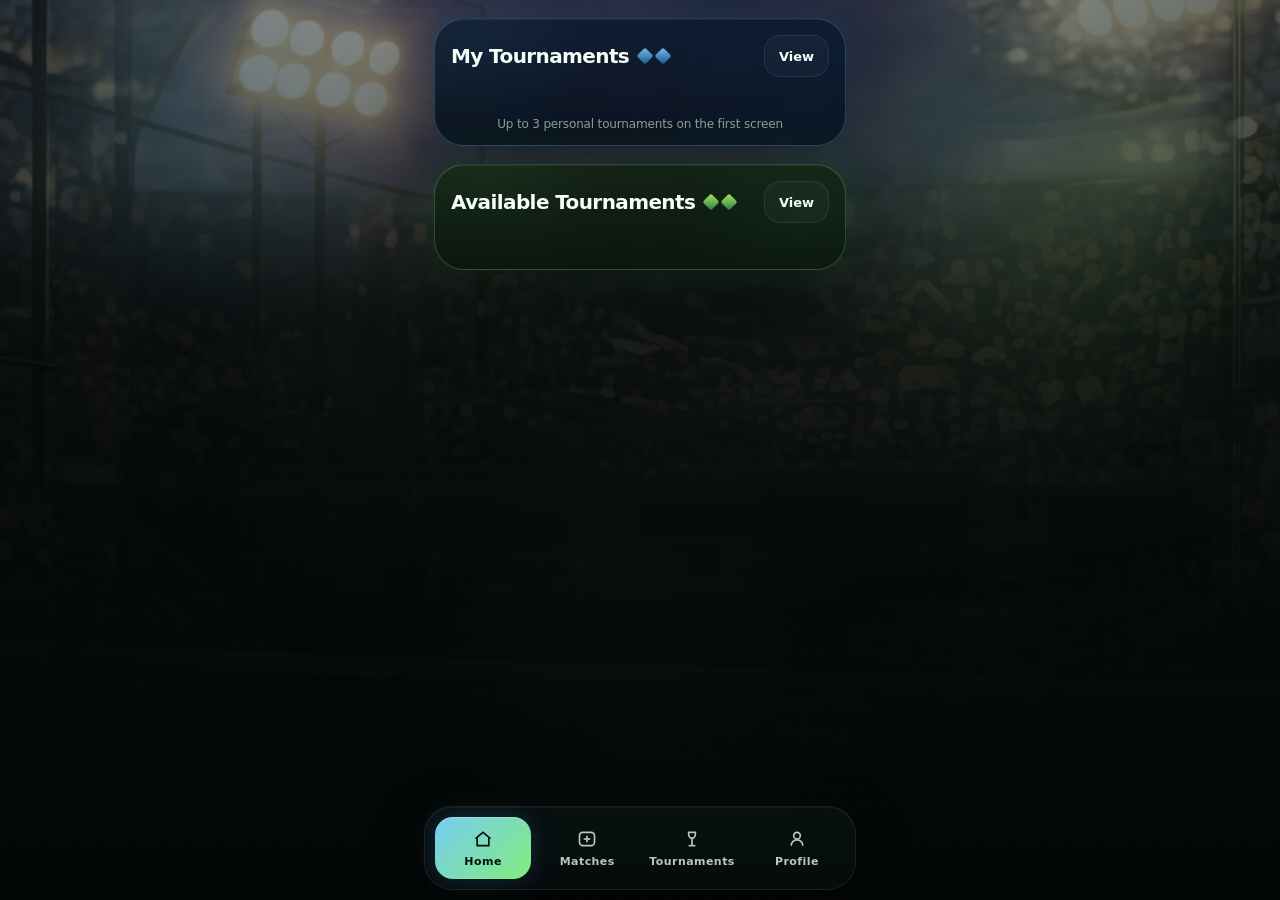
==== index.html @ 6db9e33a "Add files via upload" ====
<!DOCTYPE html>
<html lang="en">
<head>
  <meta charset="UTF-8" />
  <meta name="viewport" content="width=device-width, initial-scale=1.0, viewport-fit=cover" />
  <meta name="theme-color" content="#06100f" />
  <title>Padel OS — v19.2 refined home flow</title>
  <style>
    :root{
      --bg:#06100f;
      --panel:rgba(6,18,16,.72);
      --panel-strong:rgba(7,21,18,.9);
      --panel-soft:rgba(255,255,255,.04);
      --line:rgba(174,255,224,.12);
      --line-strong:rgba(173,255,224,.24);
      --text:#f3fff8;
      --muted:#b7c8bf;
      --muted-2:#8fa39a;
      --blue:#7dd7ff;
      --blue-deep:#2e93ff;
      --green:#8dff86;
      --green-deep:#36db72;
      --lime:#c8ff63;
      --shadow-lg:0 24px 80px rgba(0,0,0,.5);
      --shadow-md:0 14px 34px rgba(0,0,0,.32);
      --radius-xl:32px;
      --radius-lg:26px;
      --radius-md:22px;
      --radius-sm:18px;
      --page-max:440px;
      --safe-bottom:max(18px, env(safe-area-inset-bottom));
    }
    *{box-sizing:border-box}
    html,body{height:100%}
    body{
      margin:0;
      color:var(--text);
      font-family:Inter, ui-sans-serif, system-ui, -apple-system, Segoe UI, Roboto, Arial, sans-serif;
      background:
        radial-gradient(circle at 14% 12%, rgba(124,215,255,.18), transparent 18%),
        radial-gradient(circle at 86% 22%, rgba(141,255,134,.14), transparent 24%),
        radial-gradient(circle at 50% 82%, rgba(141,255,134,.10), transparent 24%),
        linear-gradient(180deg, rgba(4,8,12,.28) 0%, rgba(4,9,8,.74) 36%, rgba(2,6,5,.96) 100%),
        url('assets/background.jpg') center/cover fixed no-repeat;
      overflow-x:hidden;
      letter-spacing:-.01em;
    }
    body::before{
      content:"";
      position:fixed; inset:0; pointer-events:none; z-index:0;
      background:
        linear-gradient(180deg, rgba(4,11,17,.14) 0%, rgba(4,10,9,.14) 18%, rgba(4,9,8,.84) 72%, rgba(3,7,6,.96) 100%),
        radial-gradient(circle at center, transparent 46%, rgba(0,0,0,.34) 100%);
    }
    body::after{
      content:"";
      position:fixed; inset:0; pointer-events:none; z-index:0;
      background-image:radial-gradient(rgba(255,255,255,.035) .7px, transparent .7px);
      background-size:11px 11px;
      opacity:.08;
      mix-blend-mode:screen;
    }
    .app{
      position:relative; z-index:1;
      max-width:var(--page-max);
      margin:0 auto;
      min-height:100%;
      padding:18px 14px calc(100px + var(--safe-bottom));
    }

    .page{display:none; animation:fade .18s ease}
    .page.active{display:block}
    @keyframes fade{from{opacity:.6; transform:translateY(4px)} to{opacity:1; transform:none}}

    .glass{
      backdrop-filter:blur(18px) saturate(128%);
      -webkit-backdrop-filter:blur(18px) saturate(128%);
    }

    .home-page{
      display:flex; flex-direction:column; gap:18px;
    }

    .rail-section{
      position:relative;
      padding:16px 0 14px;
      border-radius:30px;
      overflow:hidden;
      border:1px solid rgba(255,255,255,.08);
      box-shadow:var(--shadow-lg), inset 0 1px 0 rgba(255,255,255,.05);
    }
    .rail-section.blue{
      background:
        linear-gradient(180deg, rgba(8,23,45,.78), rgba(7,18,28,.90)),
        radial-gradient(circle at 10% 16%, rgba(125,215,255,.26), transparent 30%),
        radial-gradient(circle at 90% 82%, rgba(58,147,255,.22), transparent 38%);
      border-color:rgba(125,215,255,.22);
      box-shadow:var(--shadow-lg), inset 0 1px 0 rgba(255,255,255,.06), 0 0 52px rgba(70,160,255,.16);
    }
    .rail-section.green{
      background:
        linear-gradient(180deg, rgba(18,35,18,.80), rgba(10,22,13,.92)),
        radial-gradient(circle at 12% 12%, rgba(141,255,134,.24), transparent 30%),
        radial-gradient(circle at 88% 78%, rgba(126,255,171,.20), transparent 36%);
      border-color:rgba(141,255,134,.22);
      box-shadow:var(--shadow-lg), inset 0 1px 0 rgba(255,255,255,.06), 0 0 52px rgba(110,255,130,.14);
    }

    .section-head{
      display:flex; align-items:center; justify-content:space-between; gap:12px;
      padding:0 16px 14px;
    }
    .section-title{
      display:flex; align-items:center; gap:10px;
      font-size:20px; line-height:1;
      font-weight:880;
      letter-spacing:-.03em;
    }
    .section-mark{
      display:inline-flex; gap:6px; align-items:center;
    }
    .section-mark span{
      width:12px; height:12px; transform:rotate(45deg); border-radius:2px;
      background:linear-gradient(135deg, rgba(255,255,255,.9), rgba(255,255,255,.18));
      opacity:.9;
    }
    .blue .section-mark span{background:linear-gradient(135deg, rgba(125,215,255,.98), rgba(46,147,255,.54))}
    .green .section-mark span{background:linear-gradient(135deg, rgba(200,255,99,.98), rgba(54,219,114,.56))}
    .section-link{
      min-height:42px; padding:0 14px; border-radius:16px; border:1px solid rgba(255,255,255,.08);
      background:rgba(255,255,255,.03); color:var(--text);
      font:inherit; font-size:13px; font-weight:800; cursor:pointer;
    }

    .rail{
      display:flex;
      gap:14px;
      overflow-x:auto;
      padding:0 16px 2px;
      scroll-snap-type:x mandatory;
      -webkit-overflow-scrolling:touch;
      scrollbar-width:none;
    }
    .rail::-webkit-scrollbar{display:none}

    .t-card{
      position:relative;
      flex:0 0 calc(100% - 54px);
      min-height:255px;
      border-radius:24px;
      overflow:hidden;
      scroll-snap-align:start;
      border:1px solid rgba(255,255,255,.12);
      background:
        linear-gradient(180deg, rgba(6,14,18,.14) 0%, rgba(6,13,15,.44) 24%, rgba(5,10,10,.88) 100%),
        url('assets/background.jpg') center/cover no-repeat;
      box-shadow:var(--shadow-md), inset 0 1px 0 rgba(255,255,255,.08);
      cursor:pointer;
      isolation:isolate;
      transform:translateZ(0);
    }
    .t-card::before{
      content:"";
      position:absolute; inset:0; pointer-events:none;
      background:
        linear-gradient(180deg, rgba(2,7,10,.08) 0%, rgba(4,9,8,.18) 26%, rgba(2,7,6,.78) 100%),
        linear-gradient(90deg, rgba(6,16,23,.82) 0%, rgba(6,15,19,.62) 38%, rgba(6,14,16,.12) 100%);
      z-index:0;
    }
    .t-card::after{
      content:"";
      position:absolute; inset:0; pointer-events:none;
      background:
        radial-gradient(circle at 18% 18%, rgba(255,255,255,.12), transparent 18%),
        radial-gradient(circle at 82% 82%, rgba(255,255,255,.08), transparent 18%);
      opacity:.8;
      z-index:0;
    }
    .t-card.blue{
      border-color:rgba(125,215,255,.28);
      box-shadow:var(--shadow-md), inset 0 1px 0 rgba(255,255,255,.08), 0 0 34px rgba(86,165,255,.14);
    }
    .t-card.blue::before{
      background:
        linear-gradient(180deg, rgba(7,24,44,.10) 0%, rgba(6,18,31,.36) 24%, rgba(4,10,13,.88) 100%),
        linear-gradient(90deg, rgba(4,14,24,.84) 0%, rgba(4,14,22,.70) 40%, rgba(5,13,17,.18) 100%);
    }
    .t-card.green{
      border-color:rgba(141,255,134,.26);
      box-shadow:var(--shadow-md), inset 0 1px 0 rgba(255,255,255,.08), 0 0 34px rgba(121,255,120,.13);
    }
    .t-card.green::before{
      background:
        linear-gradient(180deg, rgba(16,33,18,.14) 0%, rgba(13,24,16,.34) 24%, rgba(4,10,8,.90) 100%),
        linear-gradient(90deg, rgba(8,18,12,.84) 0%, rgba(8,18,12,.68) 40%, rgba(7,14,10,.18) 100%);
    }

    .t-card-inner{
      position:relative; z-index:1;
      height:100%;
      display:flex; flex-direction:column;
      padding:16px 16px 14px;
    }
    .card-top{
      display:flex; align-items:flex-start; justify-content:space-between; gap:12px;
    }
    .badge{
      display:inline-flex; align-items:center; gap:8px;
      min-height:34px; padding:0 12px;
      border-radius:999px;
      font-size:12px; font-weight:900;
      border:1px solid rgba(255,255,255,.14);
      background:rgba(255,255,255,.05);
      box-shadow:inset 0 1px 0 rgba(255,255,255,.08);
      backdrop-filter:blur(8px);
    }
    .badge .dot{
      width:9px; height:9px; border-radius:50%;
      background:radial-gradient(circle at 40% 40%, #f8ffdf 0 24%, #c7ff64 48%, #8ce14f 100%);
      box-shadow:0 0 16px rgba(200,255,101,.45);
    }
    .badge.live{
      background:rgba(176,255,112,.12);
      border-color:rgba(200,255,99,.34);
      color:#efffd7;
    }
    .badge.open{
      background:rgba(125,215,255,.10);
      border-color:rgba(125,215,255,.28);
      color:#dff6ff;
    }
    .badge.joined{
      background:rgba(141,255,134,.10);
      border-color:rgba(141,255,134,.28);
      color:#e8ffea;
    }
    .logo-badge{
      width:78px; height:78px;
      border-radius:50%;
      display:grid; place-items:center;
      text-align:center;
      padding:10px;
      background:rgba(4,12,14,.46);
      border:1px solid rgba(255,255,255,.16);
      box-shadow:0 8px 20px rgba(0,0,0,.26), inset 0 1px 0 rgba(255,255,255,.10);
      backdrop-filter:blur(10px);
      font-weight:900;
      line-height:1.02;
      letter-spacing:.02em;
      text-transform:uppercase;
      flex:0 0 auto;
    }
    .logo-badge.blue{
      box-shadow:0 10px 26px rgba(0,0,0,.28), inset 0 1px 0 rgba(255,255,255,.12), 0 0 30px rgba(86,165,255,.16);
      color:#d8f2ff;
    }
    .logo-badge.green{
      box-shadow:0 10px 26px rgba(0,0,0,.28), inset 0 1px 0 rgba(255,255,255,.12), 0 0 30px rgba(121,255,120,.14);
      color:#efffe6;
    }
    .logo-small{font-size:10px; opacity:.86; letter-spacing:.16em}
    .logo-main{font-size:18px; margin-top:3px}
    .logo-year{font-size:10px; opacity:.72; margin-top:3px; letter-spacing:.16em}

    .title-wrap{
      margin-top:auto;
      padding-top:20px;
      display:grid; grid-template-columns:1fr auto; gap:12px; align-items:end;
    }
    .t-title{
      font-size:22px; line-height:.98; font-weight:900; letter-spacing:-.04em;
      max-width:10ch;
      text-shadow:0 4px 20px rgba(0,0,0,.22);
    }
    .arrow{
      width:42px; height:42px; border-radius:14px;
      display:grid; place-items:center;
      background:rgba(255,255,255,.05);
      border:1px solid rgba(255,255,255,.12);
      box-shadow:inset 0 1px 0 rgba(255,255,255,.07);
      font-size:22px; font-weight:900;
    }
    .meta-row{
      display:flex; flex-wrap:wrap; gap:14px 12px;
      margin-top:14px;
      color:#ecfff4;
      font-size:13px; font-weight:700;
    }
    .meta-item{
      display:inline-flex; align-items:center; gap:7px;
      opacity:.94;
    }
    .meta-item svg{
      width:16px; height:16px; flex:0 0 auto; opacity:.92;
    }

    .dots{
      display:flex; align-items:center; justify-content:center; gap:10px;
      padding:14px 0 2px;
    }
    .dots span{
      width:9px; height:9px; border-radius:50%;
      background:rgba(255,255,255,.18);
      box-shadow:inset 0 1px 0 rgba(255,255,255,.08);
    }
    .blue .dots span.active{background:var(--blue); box-shadow:0 0 14px rgba(125,215,255,.4)}
    .green .dots span.active{background:var(--green); box-shadow:0 0 14px rgba(141,255,134,.36)}

    .section-label{
      margin-top:8px;
      padding:0 16px;
      color:var(--muted-2);
      font-size:12px;
      text-align:center;
    }

    .bottom-nav{
      position:fixed; left:50%; transform:translateX(-50%);
      bottom:calc(10px + env(safe-area-inset-bottom)); z-index:30;
      width:min(calc(100% - 20px), calc(var(--page-max) - 8px));
      display:grid; grid-template-columns:repeat(4,1fr); gap:8px;
      padding:10px;
      border-radius:28px;
      background:linear-gradient(180deg, rgba(8,18,18,.88), rgba(6,12,12,.96));
      border:1px solid rgba(255,255,255,.08);
      box-shadow:0 18px 52px rgba(0,0,0,.46), inset 0 1px 0 rgba(255,255,255,.04);
      backdrop-filter:blur(18px) saturate(130%);
      -webkit-backdrop-filter:blur(18px) saturate(130%);
    }
    .nav-item{
      min-height:62px;
      border:0; border-radius:18px;
      background:transparent;
      color:var(--muted);
      display:grid; justify-items:center; align-content:center; gap:6px;
      cursor:pointer;
      font:inherit; font-size:11px; font-weight:800;
      letter-spacing:.04em;
    }
    .nav-item svg{width:20px; height:20px}
    .nav-item.active{
      color:#04110c;
      background:linear-gradient(135deg, rgba(125,215,255,.95), rgba(141,255,134,.92));
      box-shadow:0 0 24px rgba(86,165,255,.18), inset 0 1px 0 rgba(255,255,255,.28);
    }

    
    .live-tournament-card{
      margin-bottom:14px;
      padding:18px;
      border-radius:24px;
      background:
        linear-gradient(180deg, rgba(8,23,45,.82), rgba(6,16,22,.92)),
        radial-gradient(circle at 12% 16%, rgba(125,215,255,.18), transparent 30%);
      border:1px solid rgba(125,215,255,.20);
      box-shadow:var(--shadow-lg), inset 0 1px 0 rgba(255,255,255,.06), 0 0 32px rgba(86,165,255,.10);
    }
    .live-tournament-card .title{
      font-size:26px;
    }

    .section{
      margin-top:18px;
    }
    .section-head-base{
      display:flex; align-items:center; justify-content:space-between; gap:12px;
      margin-bottom:12px;
    }
    .section-title-base{
      font-size:22px; font-weight:880; letter-spacing:-.03em;
    }
    .pill{
      display:inline-flex; align-items:center; gap:6px;
      min-height:30px; padding:0 12px;
      border-radius:999px;
      background:rgba(255,255,255,.05);
      border:1px solid rgba(255,255,255,.10);
      font-size:12px; font-weight:820;
    }
    .card{
      position:relative;
      overflow:hidden;
      padding:16px;
      border-radius:22px;
      background:linear-gradient(180deg, rgba(10,23,20,.84), rgba(7,16,14,.92));
      border:1px solid rgba(255,255,255,.08);
      box-shadow:0 14px 34px rgba(0,0,0,.30), inset 0 1px 0 rgba(255,255,255,.04);
    }
    .card + .card{margin-top:12px}
    .row{display:flex; align-items:center; justify-content:space-between; gap:12px}
    .title{font-size:24px; line-height:1.02; font-weight:880; letter-spacing:-.03em}
    .sub{margin-top:6px; font-size:13px; color:var(--muted)}
    .small{font-size:12px; color:var(--muted-2)}
    .btn{
      min-height:52px; border-radius:16px; border:0; cursor:pointer;
      padding:0 16px; font:inherit; font-weight:860; color:inherit;
    }
    .btn-primary{
      background:linear-gradient(135deg, rgba(125,215,255,.96), rgba(141,255,134,.92));
      color:#04110c;
      box-shadow:0 10px 30px rgba(86,165,255,.22), 0 10px 30px rgba(121,255,120,.12), inset 0 1px 0 rgba(255,255,255,.28);
    }
    .btn-secondary{
      background:rgba(255,255,255,.04);
      border:1px solid rgba(255,255,255,.08);
      color:var(--text);
    }
    .match-card .teams{
      display:grid; grid-template-columns:1fr auto 1fr; gap:10px; align-items:start;
      margin-top:12px;
    }
    .team:last-child{text-align:right}
    .team-name{font-size:18px; font-weight:860}
    .team-players{margin-top:6px; font-size:12px; color:var(--muted)}
    .vs{padding-top:4px; font-size:14px; letter-spacing:.18em; color:var(--muted-2); font-weight:900}
    .match-meta{display:flex; flex-wrap:wrap; gap:8px; margin-top:12px}
    .meta-chip{
      padding:9px 12px; border-radius:14px;
      background:rgba(255,255,255,.04);
      border:1px solid rgba(255,255,255,.08);
      font-size:12px; font-weight:760;
    }
    .match-actions{display:grid; grid-template-columns:1fr auto; gap:10px; margin-top:14px}
    .list-view .card{margin-bottom:12px}
    .profile-card{
      padding:18px; border-radius:28px;
      background:linear-gradient(180deg, rgba(10,23,20,.86), rgba(7,16,14,.94));
      border:1px solid rgba(255,255,255,.08);
      box-shadow:var(--shadow-lg);
    }
    .profile-top{display:flex; gap:14px; align-items:center}
    .avatar{
      width:72px; height:72px; border-radius:22px;
      display:grid; place-items:center;
      background:linear-gradient(135deg, rgba(125,215,255,.95), rgba(141,255,134,.92));
      color:#04110c; font-size:28px; font-weight:900;
      box-shadow:0 0 28px rgba(86,165,255,.18), 0 0 28px rgba(121,255,120,.12);
    }
    .profile-name{font-size:28px; line-height:.98; font-weight:900}
    .profile-role{margin-top:6px; font-size:13px; color:var(--muted)}
    .kv{display:grid; grid-template-columns:repeat(3,1fr); gap:10px; margin-top:14px}
    .kv-item{
      padding:12px; border-radius:16px;
      background:rgba(255,255,255,.03);
      border:1px solid rgba(255,255,255,.08);
    }
    .kv-label{font-size:11px; color:var(--muted-2); text-transform:uppercase; letter-spacing:.14em; font-weight:800}
    .kv-value{margin-top:8px; font-size:22px; font-weight:880}
    .empty{
      padding:18px; border-radius:18px;
      border:1px dashed rgba(255,255,255,.12);
      background:rgba(255,255,255,.02);
      color:var(--muted);
    }

    .modal-backdrop{
      position:fixed; inset:0; z-index:40; display:none; padding:18px;
      background:rgba(2,6,6,.64);
      backdrop-filter:blur(14px);
    }
    .modal-backdrop.show{display:grid; align-items:end}
    .modal{
      max-width:var(--page-max); width:100%; margin:0 auto;
      padding:18px; border-radius:26px;
      background:linear-gradient(180deg, rgba(10,23,20,.94), rgba(7,16,14,.98));
      border:1px solid rgba(255,255,255,.10);
      box-shadow:var(--shadow-lg);
    }
    .modal h3{margin:0 0 8px; font-size:24px}
    .modal p{margin:0; color:var(--muted); font-size:14px; line-height:1.5}
    .score-grid{display:grid; grid-template-columns:1fr auto 1fr; gap:12px; align-items:center; margin-top:16px}
    .score-box{
      padding:14px; border-radius:18px;
      background:rgba(255,255,255,.04);
      border:1px solid rgba(255,255,255,.08);
    }
    .score-box label{display:block; font-size:12px; color:var(--muted); margin-bottom:8px}
    .score-box input{
      width:100%; min-height:54px; border-radius:14px;
      border:1px solid rgba(255,255,255,.10);
      background:rgba(2,8,7,.6);
      color:var(--text); font-size:24px; text-align:center; font-weight:900;
      outline:none;
    }
    .modal-actions{display:grid; grid-template-columns:1fr 1fr; gap:10px; margin-top:16px}

    @media (max-width:380px){
      .t-card{flex-basis:calc(100% - 46px)}
      .t-title{font-size:20px}
      .match-actions,.modal-actions{grid-template-columns:1fr}
    }
  </style>
</head>
<body>
  <div class="app">
    <main id="page-home" class="page active">
      <section class="home-page">
        <div class="rail-section blue glass">
          <div class="section-head">
            <div class="section-title">My Tournaments <span class="section-mark"><span></span><span></span></span></div>
            <button class="section-link" data-go="tournaments">View</button>
          </div>
          <div id="homeMyRail" class="rail"></div>
          <div id="homeMyDots" class="dots"></div>
          <div class="section-label">Up to 3 personal tournaments on the first screen</div>
        </div>

        <div class="rail-section green glass">
          <div class="section-head">
            <div class="section-title">Available Tournaments <span class="section-mark"><span></span><span></span></span></div>
            <button class="section-link" data-go="tournaments">View</button>
          </div>
          <div id="homeAvailableRail" class="rail"></div>
          <div id="homeAvailableDots" class="dots"></div>
        </div>
      </section>
    </main>

    <main id="page-matches" class="page">
      <section class="section">
        <div class="section-head-base">
          <div class="section-title-base">My Matches</div>
          <div class="pill">Live tournament only</div>
        </div>
        <div id="liveTournamentCard"></div>
        <div id="matchesList" class="list-view"></div>
      </section>
    </main>

    <main id="page-tournaments" class="page">
      <section class="section">
        <div class="section-head-base">
          <div class="section-title-base">Tournaments</div>
          <div class="pill">Join / Withdraw</div>
        </div>
        <div id="tournamentsList" class="list-view"></div>
      </section>
    </main>

    <main id="page-profile" class="page">
      <section class="section">
        <div class="profile-card glass">
          <div class="profile-top">
            <div class="avatar">NP</div>
            <div>
              <div class="profile-name" id="profileName">Nikolaj P.</div>
              <div class="profile-role">Club player · Tournament OS</div>
              <div style="margin-top:10px" class="pill">Active player</div>
            </div>
          </div>
          <div class="kv">
            <div class="kv-item"><div class="kv-label">Joined</div><div class="kv-value" id="profileJoined">0</div></div>
            <div class="kv-item"><div class="kv-label">Matches</div><div class="kv-value" id="profileMatches">0</div></div>
            <div class="kv-item"><div class="kv-label">Live</div><div class="kv-value" id="profileLive">0</div></div>
          </div>
        </div>
      </section>
    </main>
  </div>

  <nav class="bottom-nav">
    <button class="nav-item active" data-page="home" aria-label="Home">
      <svg viewBox="0 0 24 24" fill="none" stroke="currentColor" stroke-width="2"><path d="M3 11.5 12 4l9 7.5"/><path d="M5 10.5V20h14v-9.5"/></svg>
      <span>Home</span>
    </button>
    <button class="nav-item" data-page="matches" aria-label="Matches">
      <svg viewBox="0 0 24 24" fill="none" stroke="currentColor" stroke-width="2"><rect x="3" y="4" width="18" height="16" rx="4"/><path d="M8 12h8"/><path d="M12 8v8"/></svg>
      <span>Matches</span>
    </button>
    <button class="nav-item" data-page="tournaments" aria-label="Tournaments">
      <svg viewBox="0 0 24 24" fill="none" stroke="currentColor" stroke-width="2"><path d="M7 4h10"/><path d="M8 4v3a4 4 0 0 0 8 0V4"/><path d="M8 20h8"/><path d="M12 11v9"/></svg>
      <span>Tournaments</span>
    </button>
    <button class="nav-item" data-page="profile" aria-label="Profile">
      <svg viewBox="0 0 24 24" fill="none" stroke="currentColor" stroke-width="2"><circle cx="12" cy="8" r="4"/><path d="M5 20a7 7 0 0 1 14 0"/></svg>
      <span>Profile</span>
    </button>
  </nav>

  <div id="scoreModal" class="modal-backdrop">
    <div class="modal glass">
      <h3>Submit result</h3>
      <p id="modalText">Enter the final score for your match.</p>
      <div class="score-grid">
        <div class="score-box"><label>Team 1</label><input id="scoreA" type="number" min="0" max="99" value="0"></div>
        <div class="vs">V-S</div>
        <div class="score-box"><label>Team 2</label><input id="scoreB" type="number" min="0" max="99" value="0"></div>
      </div>
      <div class="modal-actions">
        <button class="btn btn-secondary" id="cancelModal">Cancel</button>
        <button class="btn btn-primary" id="saveScore">Save result</button>
      </div>
    </div>
  </div>

<script>
(() => {
  const STORAGE_KEY = 'padel.v19.1.premium.cards';
  const currentPlayerId = 'p1';
  const currentPlayerName = 'Nikolaj P.';
  const seed = {
    player:{id:'p1', name:'Nikolaj P.'},
    tournaments:[
      {id:'t1', name:'Riga Evening Open', date:'17 August 2023', city:'Riga', start:'10:00', duration:'20 min', courts:2, teams:2, registered:4, status:'live', myStatus:'joined'},
      {id:'t2', name:'Riga Morning Open', date:'19 August 2023', city:'Riga', start:'09:30', duration:'20 min', courts:2, teams:4, registered:8, status:'open', myStatus:'open'},
      {id:'t3', name:'Kaunas Padel Challenge', date:'21 August 2023', city:'Kaunas', start:'12:00', duration:'30 min', courts:3, teams:4, registered:8, status:'open', myStatus:'open'},
      {id:'t4', name:'Tartu Summer Cup', date:'26 August 2023', city:'Tartu', start:'10:00', duration:'20 min', courts:2, teams:4, registered:8, status:'open', myStatus:'open'}
    ],
    matches:[
      {id:'m1', tournamentId:'t1', court:'Court 1', time:'10:00', team1:'Team 1', team2:'Team 2', team1Players:['Nikolaj P.','Armands K.'], team2Players:['Mikus R.','Edgars S.'], score1:1, score2:1, status:'live', eligible:['p1','p2','p3','p4'], resultAuthor:null},
      {id:'m2', tournamentId:'t1', court:'Court 2', time:'10:20', team1:'Team 1', team2:'Team 2', team1Players:['Nikolaj P.','Armands K.'], team2Players:['Mikus R.','Edgars S.'], score1:null, score2:null, status:'scheduled', eligible:['p1','p2','p3','p4'], resultAuthor:null}
    ]
  };

  function load(){
    try{
      const raw = localStorage.getItem(STORAGE_KEY);
      if(raw) return JSON.parse(raw);
    }catch(e){}
    localStorage.setItem(STORAGE_KEY, JSON.stringify(seed));
    return JSON.parse(JSON.stringify(seed));
  }
  let state = load();
  function save(){ localStorage.setItem(STORAGE_KEY, JSON.stringify(state)); }

  const pages = ['home','matches','tournaments','profile'];
  const pageEls = Object.fromEntries(pages.map(p=>[p, document.getElementById('page-'+p)]));
  const navEls = [...document.querySelectorAll('.nav-item')];

  function goto(page){
    pages.forEach(p => pageEls[p].classList.toggle('active', p === page));
    navEls.forEach(el => el.classList.toggle('active', el.dataset.page === page));
    history.replaceState(null,'','#' + page);
  }
  navEls.forEach(el => el.addEventListener('click', ()=>goto(el.dataset.page)));
  document.querySelectorAll('[data-go]').forEach(el => el.addEventListener('click', ()=>goto(el.dataset.go)));
  goto((location.hash || '#home').replace('#',''));

  function liveTournament(){
    return state.tournaments.find(t => t.status === 'live' && t.myStatus === 'joined') || null;
  }

  function myMatches(){
    const live = liveTournament();
    return state.matches.filter(m =>
      (m.team1Players.includes(currentPlayerName) || m.team2Players.includes(currentPlayerName)) &&
      (!live || m.tournamentId === live.id)
    );
  }

  function statusMeta(t){
    if(t.status === 'live') return {label:'Live', cls:'live'};
    if(t.myStatus === 'joined') return {label:'Joined', cls:'joined'};
    return {label:'Open', cls:'open'};
  }

  function logoWords(name){
    const words = name.split(' ').filter(Boolean);
    return {
      top:(words[0] || '').slice(0, 6),
      main:(words[1] || words[0] || '').slice(0, 8),
      year:'2023'
    };
  }

  function iconCalendar(){
    return '<svg viewBox="0 0 24 24" fill="none" stroke="currentColor" stroke-width="2"><rect x="3" y="5" width="18" height="16" rx="3"/><path d="M16 3v4"/><path d="M8 3v4"/><path d="M3 10h18"/></svg>';
  }
  function iconPin(){
    return '<svg viewBox="0 0 24 24" fill="none" stroke="currentColor" stroke-width="2"><path d="M12 21s-6-5.1-6-11a6 6 0 1 1 12 0c0 5.9-6 11-6 11Z"/><circle cx="12" cy="10" r="2.5"/></svg>';
  }
  function iconClock(){
    return '<svg viewBox="0 0 24 24" fill="none" stroke="currentColor" stroke-width="2"><circle cx="12" cy="12" r="9"/><path d="M12 7v5l3 2"/></svg>';
  }
  function iconTimer(){
    return '<svg viewBox="0 0 24 24" fill="none" stroke="currentColor" stroke-width="2"><circle cx="12" cy="13" r="8"/><path d="M12 13l3-3"/><path d="M9 2h6"/></svg>';
  }

  function premiumCard(t, tone){
    const logo = logoWords(t.name);
    const status = statusMeta(t);
    return `
      <article class="t-card ${tone}" data-open-tournament="${t.id}">
        <div class="t-card-inner">
          <div class="card-top">
            <div class="logo-badge ${tone}">
              <div>
                <div class="logo-small">${logo.top}</div>
                <div class="logo-main">${logo.main}</div>
                <div class="logo-year">${logo.year}</div>
              </div>
            </div>
            <div class="badge ${status.cls}">${status.cls === 'live' ? '<span class="dot"></span>' : ''}${status.label}</div>
          </div>
          <div class="title-wrap">
            <div class="t-title">${t.name}</div>
            <div class="arrow">›</div>
          </div>
          <div class="meta-row">
            <div class="meta-item">${iconCalendar()}<span>${t.date}</span></div>
            <div class="meta-item">${iconPin()}<span>${t.city}</span></div>
            <div class="meta-item">${iconClock()}<span>${t.start}</span></div>
            <div class="meta-item">${iconTimer()}<span>${t.duration}</span></div>
          </div>
        </div>
      </article>`;
  }

  function dotsMarkup(count, active=0){
    return Array.from({length:count}, (_,i)=>`<span class="${i===active?'active':''}"></span>`).join('');
  }

  function matchCard(m){
    const result = m.score1 === null ? `<span class="pill">No result</span>` : `<span class="pill">${m.score1} - ${m.score2}</span>`;
    return `
      <article class="card match-card glass">
        <div class="row">
          <div>
            <div style="font-size:18px;font-weight:860">${m.time} · ${m.court}</div>
            <div class="small">${m.status === 'scheduled' ? 'Scheduled match' : 'Live match'}</div>
          </div>
          ${result}
        </div>
        <div class="teams">
          <div class="team"><div class="team-name">${m.team1}</div><div class="team-players">${m.team1Players.join(', ')}</div></div>
          <div class="vs">V-S</div>
          <div class="team"><div class="team-name">${m.team2}</div><div class="team-players">${m.team2Players.join(', ')}</div></div>
        </div>
        <div class="match-meta">
          <div class="meta-chip">${m.status === 'scheduled' ? 'Scheduled' : 'Live'} match</div>
          <div class="meta-chip">Result author: ${m.resultAuthor || '—'}</div>
        </div>
        <div class="match-actions">
          <button class="btn btn-primary score-btn" data-id="${m.id}">Enter result</button>
          <button class="btn btn-secondary" data-go="tournaments">Tournament</button>
        </div>
      </article>`;
  }

  function statusPill(t){
    const s = statusMeta(t);
    return `<span class="pill">${s.label}</span>`;
  }

  function tournamentListCard(t){
    const canJoin = t.myStatus === 'open';
    const canWithdraw = t.myStatus === 'joined' || t.myStatus === 'waitlist';
    const action = canJoin ? `<button class="btn btn-primary join-btn" data-id="${t.id}" style="width:100%">Join tournament</button>` : canWithdraw ? `<button class="btn btn-secondary withdraw-btn" data-id="${t.id}" style="width:100%">Withdraw</button>` : '';
    return `
      <article class="card glass">
        <div class="row">
          <div>
            <div class="title">${t.name}</div>
            <div class="sub">${t.date} · ${t.city} · ${t.start}</div>
          </div>
          ${statusPill(t)}
        </div>
        <div class="match-meta" style="margin-top:14px">
          <div class="meta-chip">${t.registered} registered</div>
          <div class="meta-chip">${t.courts} courts</div>
          <div class="meta-chip">${t.teams} teams</div>
        </div>
        ${action ? `<div style="margin-top:14px">${action}</div>` : ''}
      </article>`;
  }

  function bindActions(){
    document.querySelectorAll('.join-btn').forEach(btn => btn.addEventListener('click', () => {
      const t = state.tournaments.find(x => x.id === btn.dataset.id);
      if(!t) return;
      t.myStatus = t.registered < t.teams * 2 ? 'joined' : 'waitlist';
      if(t.myStatus === 'joined') t.registered += 1;
      save(); render();
    }));
    document.querySelectorAll('.withdraw-btn').forEach(btn => btn.addEventListener('click', () => {
      const t = state.tournaments.find(x => x.id === btn.dataset.id);
      if(!t) return;
      if(t.myStatus === 'joined' && t.registered > 0) t.registered -= 1;
      t.myStatus = 'open';
      save(); render();
    }));
    document.querySelectorAll('.score-btn').forEach(btn => btn.addEventListener('click', () => openScoreModal(btn.dataset.id)));
    document.querySelectorAll('[data-open-tournament]').forEach(el => {
      el.addEventListener('click', () => {
        const id = el.dataset.openTournament;
        const t = state.tournaments.find(x => x.id === id);
        if(t && t.status === 'live' && t.myStatus === 'joined'){
          goto('matches');
        }else{
          goto('tournaments');
        }
      });
    });
    document.querySelectorAll('[data-go]').forEach(el => {
      if(!el.dataset.bound){
        el.dataset.bound = '1';
        el.addEventListener('click', ()=>goto(el.dataset.go));
      }
    });
  }

  function renderHome(){
    const mine = state.tournaments.filter(t => t.status === 'live' && t.myStatus === 'joined').slice(0,1);
    const available = state.tournaments.filter(t => t.myStatus === 'open');

    document.getElementById('homeMyRail').innerHTML = mine.length
      ? mine.map(t => premiumCard(t, 'blue')).join('')
      : `<div class="empty" style="margin:0 16px">No live tournament for this player.</div>`;

    document.getElementById('homeAvailableRail').innerHTML = available.length
      ? available.map(t => premiumCard(t, 'green')).join('')
      : `<div class="empty" style="margin:0 16px">No open tournaments right now.</div>`;

    document.getElementById('homeMyDots').innerHTML = mine.length > 1 ? dotsMarkup(mine.length, 0) : '';
    document.getElementById('homeAvailableDots').innerHTML = available.length ? dotsMarkup(Math.min(available.length, 4), 0) : '';
  }

  function renderMatches(){
    const live = liveTournament();
    const mm = myMatches();
    document.getElementById('liveTournamentCard').innerHTML = live ? `
      <article class="live-tournament-card glass">
        <div class="row">
          <div>
            <div class="small">Active tournament</div>
            <div class="title">${live.name}</div>
            <div class="sub">${live.date} · ${live.city} · ${live.start}</div>
          </div>
          <span class="pill">Live</span>
        </div>
      </article>` : '';
    document.getElementById('matchesList').innerHTML = mm.length ? mm.map(matchCard).join('') : `<div class="empty">No matches for this live tournament.</div>`;
  }

  function renderTournaments(){(){
    document.getElementById('tournamentsList').innerHTML = state.tournaments.map(tournamentListCard).join('');
  }

  function renderProfile(){
    document.getElementById('profileName').textContent = currentPlayerName;
    document.getElementById('profileJoined').textContent = state.tournaments.filter(t => t.myStatus === 'joined').length;
    document.getElementById('profileMatches').textContent = myMatches().length;
    document.getElementById('profileLive').textContent = state.tournaments.filter(t => t.status === 'live').length;
  }

  let activeMatchId = null;
  const modal = document.getElementById('scoreModal');
  function openScoreModal(id){
    const m = state.matches.find(x => x.id === id); if(!m) return;
    activeMatchId = id;
    document.getElementById('modalText').textContent = `${m.team1} vs ${m.team2} · ${m.time} · ${m.court}`;
    document.getElementById('scoreA').value = m.score1 ?? 0;
    document.getElementById('scoreB').value = m.score2 ?? 0;
    modal.classList.add('show');
  }
  function closeScoreModal(){ modal.classList.remove('show'); activeMatchId = null; }
  document.getElementById('cancelModal').addEventListener('click', closeScoreModal);
  modal.addEventListener('click', (e) => { if(e.target === modal) closeScoreModal(); });
  document.getElementById('saveScore').addEventListener('click', () => {
    if(!activeMatchId) return;
    const m = state.matches.find(x => x.id === activeMatchId); if(!m) return;
    m.score1 = Number(document.getElementById('scoreA').value || 0);
    m.score2 = Number(document.getElementById('scoreB').value || 0);
    m.resultAuthor = currentPlayerName;
    m.status = 'live';
    save(); closeScoreModal(); render();
  });

  function render(){
    renderHome();
    renderMatches();
    renderTournaments();
    renderProfile();
    bindActions();
  }
  render();
})();
</script>
</body>
</html>
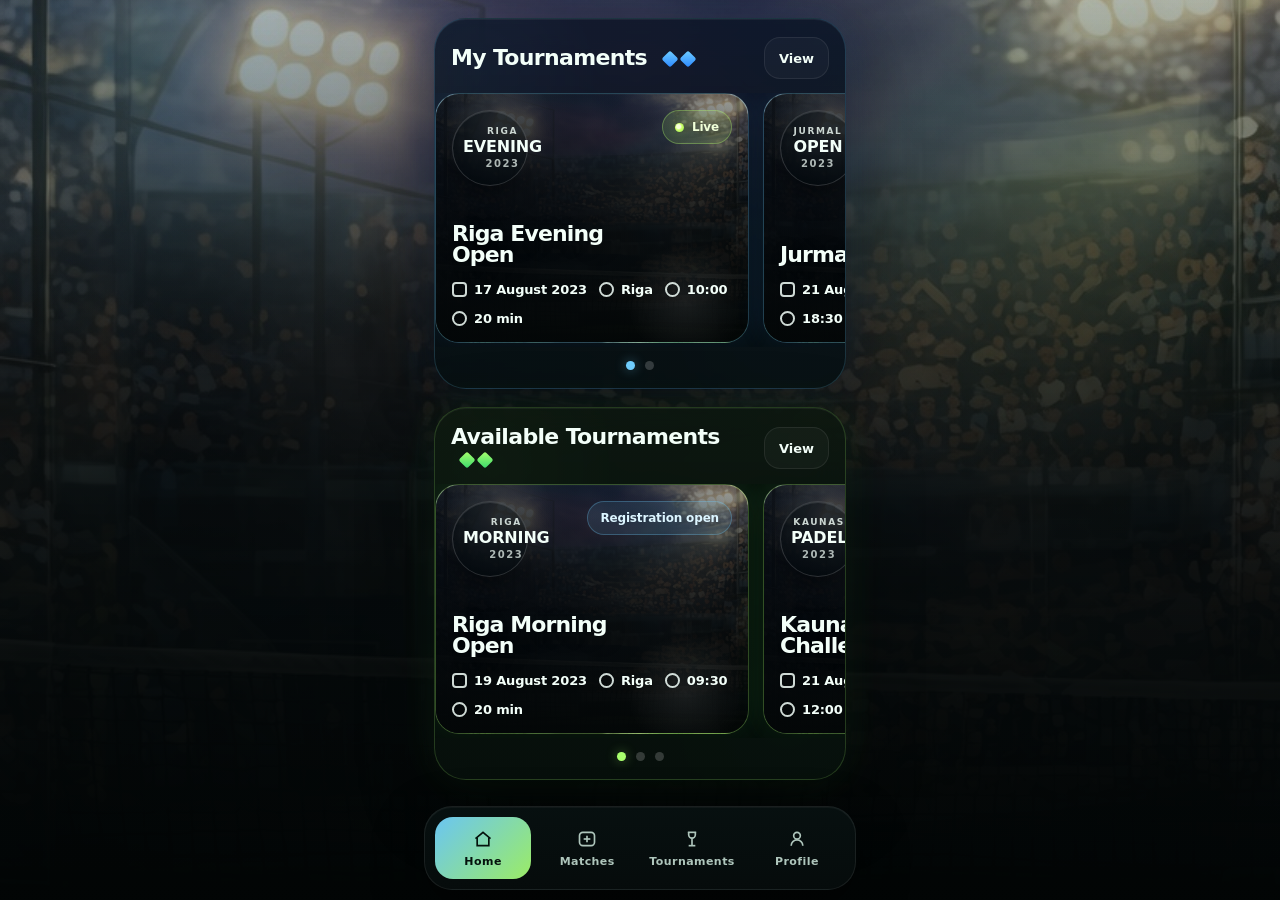
==== commit b2d1549b: "Add files via upload" ====
--- a/index.html
+++ b/index.html
@@ -3,32 +3,27 @@
 <head>
   <meta charset="UTF-8" />
   <meta name="viewport" content="width=device-width, initial-scale=1.0, viewport-fit=cover" />
-  <meta name="theme-color" content="#06100f" />
-  <title>Padel OS — v19.2 refined home flow</title>
+  <meta name="theme-color" content="#05100f" />
+  <title>Padel OS v19.3</title>
   <style>
     :root{
       --bg:#06100f;
-      --panel:rgba(6,18,16,.72);
-      --panel-strong:rgba(7,21,18,.9);
-      --panel-soft:rgba(255,255,255,.04);
-      --line:rgba(174,255,224,.12);
-      --line-strong:rgba(173,255,224,.24);
-      --text:#f3fff8;
-      --muted:#b7c8bf;
-      --muted-2:#8fa39a;
-      --blue:#7dd7ff;
-      --blue-deep:#2e93ff;
-      --green:#8dff86;
-      --green-deep:#36db72;
-      --lime:#c8ff63;
-      --shadow-lg:0 24px 80px rgba(0,0,0,.5);
-      --shadow-md:0 14px 34px rgba(0,0,0,.32);
-      --radius-xl:32px;
-      --radius-lg:26px;
-      --radius-md:22px;
-      --radius-sm:18px;
-      --page-max:440px;
-      --safe-bottom:max(18px, env(safe-area-inset-bottom));
+      --panel:rgba(7,16,17,.75);
+      --panel-2:rgba(8,18,18,.88);
+      --text:#f3fff9;
+      --muted:#afc6bc;
+      --muted2:#7f958c;
+      --line:rgba(255,255,255,.08);
+      --blue:#70cfff;
+      --blue2:#2b87ff;
+      --green:#a8ff6d;
+      --green2:#39d96c;
+      --shadow:0 24px 72px rgba(0,0,0,.46);
+      --radius-xl:30px;
+      --radius-lg:24px;
+      --radius-md:18px;
+      --page:440px;
+      --safe: max(12px, env(safe-area-inset-bottom));
     }
     *{box-sizing:border-box}
     html,body{height:100%}
@@ -37,287 +32,288 @@
       color:var(--text);
       font-family:Inter, ui-sans-serif, system-ui, -apple-system, Segoe UI, Roboto, Arial, sans-serif;
       background:
-        radial-gradient(circle at 14% 12%, rgba(124,215,255,.18), transparent 18%),
-        radial-gradient(circle at 86% 22%, rgba(141,255,134,.14), transparent 24%),
-        radial-gradient(circle at 50% 82%, rgba(141,255,134,.10), transparent 24%),
-        linear-gradient(180deg, rgba(4,8,12,.28) 0%, rgba(4,9,8,.74) 36%, rgba(2,6,5,.96) 100%),
+        radial-gradient(circle at 15% 10%, rgba(112,207,255,.18), transparent 22%),
+        radial-gradient(circle at 84% 20%, rgba(168,255,109,.12), transparent 28%),
+        linear-gradient(180deg, rgba(4,10,16,.20), rgba(4,8,9,.92)),
         url('assets/background.jpg') center/cover fixed no-repeat;
       overflow-x:hidden;
       letter-spacing:-.01em;
     }
     body::before{
       content:"";
-      position:fixed; inset:0; pointer-events:none; z-index:0;
+      position:fixed; inset:0; z-index:0; pointer-events:none;
       background:
-        linear-gradient(180deg, rgba(4,11,17,.14) 0%, rgba(4,10,9,.14) 18%, rgba(4,9,8,.84) 72%, rgba(3,7,6,.96) 100%),
-        radial-gradient(circle at center, transparent 46%, rgba(0,0,0,.34) 100%);
-    }
-    body::after{
-      content:"";
-      position:fixed; inset:0; pointer-events:none; z-index:0;
-      background-image:radial-gradient(rgba(255,255,255,.035) .7px, transparent .7px);
-      background-size:11px 11px;
-      opacity:.08;
-      mix-blend-mode:screen;
+        linear-gradient(180deg, rgba(2,6,8,.14) 0%, rgba(3,7,8,.26) 18%, rgba(4,8,9,.82) 70%, rgba(2,5,5,.96) 100%);
     }
     .app{
       position:relative; z-index:1;
-      max-width:var(--page-max);
+      max-width:var(--page);
+      min-height:100%;
       margin:0 auto;
-      min-height:100%;
-      padding:18px 14px calc(100px + var(--safe-bottom));
-    }
-
-    .page{display:none; animation:fade .18s ease}
+      padding:18px 14px calc(96px + var(--safe));
+    }
+    .page{display:none}
     .page.active{display:block}
-    @keyframes fade{from{opacity:.6; transform:translateY(4px)} to{opacity:1; transform:none}}
-
     .glass{
-      backdrop-filter:blur(18px) saturate(128%);
-      -webkit-backdrop-filter:blur(18px) saturate(128%);
-    }
-
-    .home-page{
-      display:flex; flex-direction:column; gap:18px;
-    }
-
-    .rail-section{
+      backdrop-filter: blur(18px) saturate(125%);
+      -webkit-backdrop-filter: blur(18px) saturate(125%);
+    }
+    .section-shell{
+      border-radius:32px;
+      padding:18px 0 16px;
+      border:1px solid rgba(255,255,255,.08);
+      overflow:hidden;
+      box-shadow: var(--shadow), inset 0 1px 0 rgba(255,255,255,.05);
+    }
+    .shell-blue{
+      background:
+        linear-gradient(180deg, rgba(8,18,35,.78), rgba(7,16,18,.92)),
+        radial-gradient(circle at 10% 16%, rgba(112,207,255,.17), transparent 26%),
+        radial-gradient(circle at 88% 82%, rgba(43,135,255,.13), transparent 30%);
+      border-color:rgba(112,207,255,.18);
+      box-shadow: var(--shadow), inset 0 1px 0 rgba(255,255,255,.05), 0 0 42px rgba(67,138,255,.10);
+    }
+    .shell-green{
+      background:
+        linear-gradient(180deg, rgba(12,24,15,.82), rgba(7,16,12,.94)),
+        radial-gradient(circle at 14% 16%, rgba(168,255,109,.12), transparent 28%),
+        radial-gradient(circle at 86% 84%, rgba(57,217,108,.12), transparent 32%);
+      border-color:rgba(168,255,109,.18);
+      box-shadow: var(--shadow), inset 0 1px 0 rgba(255,255,255,.05), 0 0 42px rgba(100,255,120,.09);
+    }
+    .head{
+      padding:0 16px 14px;
+      display:flex; align-items:center; justify-content:space-between; gap:10px;
+    }
+    .head h2{
+      margin:0;
+      font-size:22px;
+      line-height:1;
+      letter-spacing:-.03em;
+      font-weight:900;
+    }
+    .diamonds{display:inline-flex; gap:6px; margin-left:10px; vertical-align:middle}
+    .diamonds span{
+      width:12px; height:12px; transform:rotate(45deg); border-radius:2px;
+      display:inline-block;
+    }
+    .shell-blue .diamonds span{background:linear-gradient(135deg, var(--blue), var(--blue2))}
+    .shell-green .diamonds span{background:linear-gradient(135deg, var(--green), var(--green2))}
+    .ghost{
+      min-height:42px; padding:0 14px; border-radius:16px;
+      background:rgba(255,255,255,.03);
+      border:1px solid rgba(255,255,255,.08);
+      color:var(--text);
+      font:inherit; font-size:13px; font-weight:800;
+    }
+    .rail{
+      display:flex; gap:14px; overflow-x:auto;
+      padding:0 16px 4px;
+      scroll-snap-type:x mandatory;
+      scrollbar-width:none;
+      -webkit-overflow-scrolling:touch;
+    }
+    .rail::-webkit-scrollbar{display:none}
+    .card{
       position:relative;
-      padding:16px 0 14px;
-      border-radius:30px;
-      overflow:hidden;
-      border:1px solid rgba(255,255,255,.08);
-      box-shadow:var(--shadow-lg), inset 0 1px 0 rgba(255,255,255,.05);
-    }
-    .rail-section.blue{
-      background:
-        linear-gradient(180deg, rgba(8,23,45,.78), rgba(7,18,28,.90)),
-        radial-gradient(circle at 10% 16%, rgba(125,215,255,.26), transparent 30%),
-        radial-gradient(circle at 90% 82%, rgba(58,147,255,.22), transparent 38%);
-      border-color:rgba(125,215,255,.22);
-      box-shadow:var(--shadow-lg), inset 0 1px 0 rgba(255,255,255,.06), 0 0 52px rgba(70,160,255,.16);
-    }
-    .rail-section.green{
-      background:
-        linear-gradient(180deg, rgba(18,35,18,.80), rgba(10,22,13,.92)),
-        radial-gradient(circle at 12% 12%, rgba(141,255,134,.24), transparent 30%),
-        radial-gradient(circle at 88% 78%, rgba(126,255,171,.20), transparent 36%);
-      border-color:rgba(141,255,134,.22);
-      box-shadow:var(--shadow-lg), inset 0 1px 0 rgba(255,255,255,.06), 0 0 52px rgba(110,255,130,.14);
-    }
-
-    .section-head{
-      display:flex; align-items:center; justify-content:space-between; gap:12px;
-      padding:0 16px 14px;
-    }
-    .section-title{
-      display:flex; align-items:center; gap:10px;
-      font-size:20px; line-height:1;
-      font-weight:880;
-      letter-spacing:-.03em;
-    }
-    .section-mark{
-      display:inline-flex; gap:6px; align-items:center;
-    }
-    .section-mark span{
-      width:12px; height:12px; transform:rotate(45deg); border-radius:2px;
-      background:linear-gradient(135deg, rgba(255,255,255,.9), rgba(255,255,255,.18));
-      opacity:.9;
-    }
-    .blue .section-mark span{background:linear-gradient(135deg, rgba(125,215,255,.98), rgba(46,147,255,.54))}
-    .green .section-mark span{background:linear-gradient(135deg, rgba(200,255,99,.98), rgba(54,219,114,.56))}
-    .section-link{
-      min-height:42px; padding:0 14px; border-radius:16px; border:1px solid rgba(255,255,255,.08);
-      background:rgba(255,255,255,.03); color:var(--text);
-      font:inherit; font-size:13px; font-weight:800; cursor:pointer;
-    }
-
-    .rail{
-      display:flex;
-      gap:14px;
-      overflow-x:auto;
-      padding:0 16px 2px;
-      scroll-snap-type:x mandatory;
-      -webkit-overflow-scrolling:touch;
-      scrollbar-width:none;
-    }
-    .rail::-webkit-scrollbar{display:none}
-
-    .t-card{
-      position:relative;
-      flex:0 0 calc(100% - 54px);
-      min-height:255px;
+      flex:0 0 calc(100% - 64px);
+      min-height:250px;
       border-radius:24px;
       overflow:hidden;
+      border:1px solid rgba(255,255,255,.12);
+      box-shadow: 0 18px 40px rgba(0,0,0,.34), inset 0 1px 0 rgba(255,255,255,.06);
       scroll-snap-align:start;
-      border:1px solid rgba(255,255,255,.12);
+      cursor:pointer;
       background:
-        linear-gradient(180deg, rgba(6,14,18,.14) 0%, rgba(6,13,15,.44) 24%, rgba(5,10,10,.88) 100%),
+        linear-gradient(180deg, rgba(3,7,10,.10), rgba(4,8,9,.84)),
         url('assets/background.jpg') center/cover no-repeat;
-      box-shadow:var(--shadow-md), inset 0 1px 0 rgba(255,255,255,.08);
-      cursor:pointer;
-      isolation:isolate;
-      transform:translateZ(0);
-    }
-    .t-card::before{
+    }
+    .card::before{
+      content:"";
+      position:absolute; inset:0;
+      background:
+        linear-gradient(180deg, rgba(4,9,16,.10), rgba(4,8,12,.35) 24%, rgba(3,6,6,.88) 100%),
+        linear-gradient(90deg, rgba(5,10,18,.84) 0%, rgba(5,10,18,.60) 42%, rgba(5,8,8,.18) 100%);
+      pointer-events:none;
+    }
+    .card::after{
       content:"";
       position:absolute; inset:0; pointer-events:none;
       background:
-        linear-gradient(180deg, rgba(2,7,10,.08) 0%, rgba(4,9,8,.18) 26%, rgba(2,7,6,.78) 100%),
-        linear-gradient(90deg, rgba(6,16,23,.82) 0%, rgba(6,15,19,.62) 38%, rgba(6,14,16,.12) 100%);
-      z-index:0;
-    }
-    .t-card::after{
-      content:"";
-      position:absolute; inset:0; pointer-events:none;
-      background:
-        radial-gradient(circle at 18% 18%, rgba(255,255,255,.12), transparent 18%),
-        radial-gradient(circle at 82% 82%, rgba(255,255,255,.08), transparent 18%);
-      opacity:.8;
-      z-index:0;
-    }
-    .t-card.blue{
-      border-color:rgba(125,215,255,.28);
-      box-shadow:var(--shadow-md), inset 0 1px 0 rgba(255,255,255,.08), 0 0 34px rgba(86,165,255,.14);
-    }
-    .t-card.blue::before{
-      background:
-        linear-gradient(180deg, rgba(7,24,44,.10) 0%, rgba(6,18,31,.36) 24%, rgba(4,10,13,.88) 100%),
-        linear-gradient(90deg, rgba(4,14,24,.84) 0%, rgba(4,14,22,.70) 40%, rgba(5,13,17,.18) 100%);
-    }
-    .t-card.green{
-      border-color:rgba(141,255,134,.26);
-      box-shadow:var(--shadow-md), inset 0 1px 0 rgba(255,255,255,.08), 0 0 34px rgba(121,255,120,.13);
-    }
-    .t-card.green::before{
-      background:
-        linear-gradient(180deg, rgba(16,33,18,.14) 0%, rgba(13,24,16,.34) 24%, rgba(4,10,8,.90) 100%),
-        linear-gradient(90deg, rgba(8,18,12,.84) 0%, rgba(8,18,12,.68) 40%, rgba(7,14,10,.18) 100%);
-    }
-
-    .t-card-inner{
-      position:relative; z-index:1;
-      height:100%;
+        radial-gradient(circle at 18% 12%, rgba(255,255,255,.11), transparent 18%),
+        radial-gradient(circle at 80% 84%, rgba(255,255,255,.08), transparent 18%);
+    }
+    .blue-card{
+      border-color:rgba(112,207,255,.28);
+      box-shadow: 0 18px 40px rgba(0,0,0,.34), inset 0 1px 0 rgba(255,255,255,.06), 0 0 28px rgba(76,160,255,.12);
+    }
+    .green-card{
+      border-color:rgba(168,255,109,.28);
+      box-shadow: 0 18px 40px rgba(0,0,0,.34), inset 0 1px 0 rgba(255,255,255,.06), 0 0 28px rgba(92,255,122,.10);
+    }
+    .card-inner{
+      position:relative; z-index:1; height:100%;
       display:flex; flex-direction:column;
-      padding:16px 16px 14px;
+      padding:16px;
     }
     .card-top{
-      display:flex; align-items:flex-start; justify-content:space-between; gap:12px;
-    }
+      display:flex; align-items:flex-start; justify-content:space-between; gap:10px;
+    }
+    .logo{
+      width:76px; height:76px; border-radius:50%;
+      border:1px solid rgba(255,255,255,.16);
+      background:rgba(4,11,14,.45);
+      display:grid; place-items:center;
+      box-shadow:0 10px 26px rgba(0,0,0,.28), inset 0 1px 0 rgba(255,255,255,.10);
+      text-align:center; padding:10px;
+      font-weight:900; text-transform:uppercase; line-height:1.02;
+    }
+    .logo .s1{font-size:9px; letter-spacing:.18em; opacity:.82}
+    .logo .s2{font-size:16px; margin-top:3px}
+    .logo .s3{font-size:10px; letter-spacing:.16em; opacity:.70; margin-top:3px}
     .badge{
+      min-height:34px; padding:0 12px; border-radius:999px;
       display:inline-flex; align-items:center; gap:8px;
-      min-height:34px; padding:0 12px;
-      border-radius:999px;
       font-size:12px; font-weight:900;
       border:1px solid rgba(255,255,255,.14);
       background:rgba(255,255,255,.05);
-      box-shadow:inset 0 1px 0 rgba(255,255,255,.08);
-      backdrop-filter:blur(8px);
-    }
-    .badge .dot{
+    }
+    .badge.live{
+      background:rgba(180,255,108,.12);
+      border-color:rgba(180,255,108,.32);
+      color:#f1ffd9;
+    }
+    .badge.open{
+      background:rgba(112,207,255,.10);
+      border-color:rgba(112,207,255,.28);
+      color:#dcf5ff;
+    }
+    .dot{
       width:9px; height:9px; border-radius:50%;
-      background:radial-gradient(circle at 40% 40%, #f8ffdf 0 24%, #c7ff64 48%, #8ce14f 100%);
-      box-shadow:0 0 16px rgba(200,255,101,.45);
-    }
-    .badge.live{
-      background:rgba(176,255,112,.12);
-      border-color:rgba(200,255,99,.34);
-      color:#efffd7;
-    }
-    .badge.open{
-      background:rgba(125,215,255,.10);
-      border-color:rgba(125,215,255,.28);
-      color:#dff6ff;
-    }
-    .badge.joined{
-      background:rgba(141,255,134,.10);
-      border-color:rgba(141,255,134,.28);
-      color:#e8ffea;
-    }
-    .logo-badge{
-      width:78px; height:78px;
-      border-radius:50%;
+      background:radial-gradient(circle at 40% 40%, #f7ffdc 0 25%, #ccff68 45%, #8ce14f 100%);
+      box-shadow:0 0 14px rgba(198,255,99,.40);
+    }
+    .title{
+      margin-top:auto;
+      font-size:22px;
+      line-height:.98;
+      letter-spacing:-.04em;
+      font-weight:900;
+      max-width:11ch;
+      text-shadow:0 4px 22px rgba(0,0,0,.24);
+    }
+    .meta{
+      margin-top:16px;
+      display:flex; flex-wrap:wrap; gap:14px 12px;
+      font-size:13px; font-weight:700;
+    }
+    .meta span{
+      display:inline-flex; align-items:center; gap:7px;
+    }
+    .meta i{
+      width:15px; height:15px; display:inline-block;
+      border:2px solid currentColor; border-radius:4px; opacity:.85;
+    }
+    .dots{
+      display:flex; justify-content:center; gap:10px; padding:14px 0 2px;
+    }
+    .dots span{
+      width:9px; height:9px; border-radius:50%; background:rgba(255,255,255,.18);
+    }
+    .shell-blue .dots span.active{background:var(--blue); box-shadow:0 0 12px rgba(112,207,255,.42)}
+    .shell-green .dots span.active{background:var(--green); box-shadow:0 0 12px rgba(168,255,109,.38)}
+    .section-gap{display:flex; flex-direction:column; gap:18px}
+
+    .list-section{display:flex; flex-direction:column; gap:12px}
+    .match-card{
+      padding:16px;
+      border-radius:24px;
+      border:1px solid rgba(255,255,255,.08);
+      background:linear-gradient(180deg, rgba(9,20,19,.84), rgba(7,14,14,.94));
+      box-shadow: var(--shadow), inset 0 1px 0 rgba(255,255,255,.05);
+    }
+    .row{display:flex; align-items:center; justify-content:space-between; gap:12px}
+    .tournament-kicker{font-size:13px; color:var(--muted2); margin-bottom:2px}
+    .match-title{font-size:24px; font-weight:900; letter-spacing:-.03em}
+    .pill{
+      padding:9px 12px; border-radius:999px; font-size:12px; font-weight:800;
+      border:1px solid rgba(255,255,255,.08);
+      background:rgba(255,255,255,.04);
+    }
+    .teams{
+      display:grid; grid-template-columns:1fr auto 1fr; gap:12px; align-items:start;
+      margin-top:14px;
+    }
+    .team:last-child{text-align:right}
+    .team .name{font-size:18px; font-weight:860}
+    .team .players{margin-top:6px; font-size:12px; color:var(--muted)}
+    .vs{padding-top:4px; font-size:14px; letter-spacing:.18em; color:var(--muted2); font-weight:900}
+    .chips{display:flex; flex-wrap:wrap; gap:8px; margin-top:14px}
+    .chip{
+      padding:9px 12px; border-radius:14px; font-size:12px; font-weight:760;
+      background:rgba(255,255,255,.04); border:1px solid rgba(255,255,255,.08);
+    }
+    .actions{display:grid; grid-template-columns:1fr auto; gap:10px; margin-top:14px}
+    .btn{
+      min-height:52px; border-radius:16px; border:0; cursor:pointer;
+      padding:0 16px; font:inherit; font-weight:860;
+    }
+    .btn-primary{
+      background:linear-gradient(135deg, rgba(112,207,255,.95), rgba(168,255,109,.92));
+      color:#04110c;
+      box-shadow:0 10px 28px rgba(76,160,255,.18), 0 10px 28px rgba(92,255,122,.10), inset 0 1px 0 rgba(255,255,255,.28);
+    }
+    .btn-secondary{
+      background:rgba(255,255,255,.04); color:var(--text);
+      border:1px solid rgba(255,255,255,.08);
+    }
+    .matches-head,.base-head{
+      display:flex; align-items:center; justify-content:space-between; gap:12px; margin-bottom:12px;
+    }
+    .base-head h1,.matches-head h1{
+      margin:0; font-size:30px; line-height:.95; letter-spacing:-.04em; font-weight:900;
+    }
+    .matches-sub{font-size:13px; color:var(--muted); margin-top:6px}
+    .empty{
+      padding:18px; border-radius:18px;
+      border:1px dashed rgba(255,255,255,.12);
+      background:rgba(255,255,255,.02);
+      color:var(--muted);
+    }
+    .t-list-card{
+      padding:16px; border-radius:22px;
+      background:linear-gradient(180deg, rgba(9,20,19,.84), rgba(7,14,14,.94));
+      border:1px solid rgba(255,255,255,.08);
+      box-shadow: 0 14px 34px rgba(0,0,0,.30), inset 0 1px 0 rgba(255,255,255,.04);
+    }
+    .sub{margin-top:6px; font-size:13px; color:var(--muted)}
+    .meta-mini{display:flex; gap:8px; flex-wrap:wrap; margin-top:12px}
+    .profile{
+      padding:18px; border-radius:28px;
+      background:linear-gradient(180deg, rgba(9,20,19,.84), rgba(7,14,14,.94));
+      border:1px solid rgba(255,255,255,.08);
+      box-shadow: var(--shadow);
+    }
+    .profile-top{display:flex; gap:14px; align-items:center}
+    .avatar{
+      width:72px; height:72px; border-radius:22px;
       display:grid; place-items:center;
-      text-align:center;
-      padding:10px;
-      background:rgba(4,12,14,.46);
-      border:1px solid rgba(255,255,255,.16);
-      box-shadow:0 8px 20px rgba(0,0,0,.26), inset 0 1px 0 rgba(255,255,255,.10);
-      backdrop-filter:blur(10px);
-      font-weight:900;
-      line-height:1.02;
-      letter-spacing:.02em;
-      text-transform:uppercase;
-      flex:0 0 auto;
-    }
-    .logo-badge.blue{
-      box-shadow:0 10px 26px rgba(0,0,0,.28), inset 0 1px 0 rgba(255,255,255,.12), 0 0 30px rgba(86,165,255,.16);
-      color:#d8f2ff;
-    }
-    .logo-badge.green{
-      box-shadow:0 10px 26px rgba(0,0,0,.28), inset 0 1px 0 rgba(255,255,255,.12), 0 0 30px rgba(121,255,120,.14);
-      color:#efffe6;
-    }
-    .logo-small{font-size:10px; opacity:.86; letter-spacing:.16em}
-    .logo-main{font-size:18px; margin-top:3px}
-    .logo-year{font-size:10px; opacity:.72; margin-top:3px; letter-spacing:.16em}
-
-    .title-wrap{
-      margin-top:auto;
-      padding-top:20px;
-      display:grid; grid-template-columns:1fr auto; gap:12px; align-items:end;
-    }
-    .t-title{
-      font-size:22px; line-height:.98; font-weight:900; letter-spacing:-.04em;
-      max-width:10ch;
-      text-shadow:0 4px 20px rgba(0,0,0,.22);
-    }
-    .arrow{
-      width:42px; height:42px; border-radius:14px;
-      display:grid; place-items:center;
-      background:rgba(255,255,255,.05);
-      border:1px solid rgba(255,255,255,.12);
-      box-shadow:inset 0 1px 0 rgba(255,255,255,.07);
-      font-size:22px; font-weight:900;
-    }
-    .meta-row{
-      display:flex; flex-wrap:wrap; gap:14px 12px;
-      margin-top:14px;
-      color:#ecfff4;
-      font-size:13px; font-weight:700;
-    }
-    .meta-item{
-      display:inline-flex; align-items:center; gap:7px;
-      opacity:.94;
-    }
-    .meta-item svg{
-      width:16px; height:16px; flex:0 0 auto; opacity:.92;
-    }
-
-    .dots{
-      display:flex; align-items:center; justify-content:center; gap:10px;
-      padding:14px 0 2px;
-    }
-    .dots span{
-      width:9px; height:9px; border-radius:50%;
-      background:rgba(255,255,255,.18);
-      box-shadow:inset 0 1px 0 rgba(255,255,255,.08);
-    }
-    .blue .dots span.active{background:var(--blue); box-shadow:0 0 14px rgba(125,215,255,.4)}
-    .green .dots span.active{background:var(--green); box-shadow:0 0 14px rgba(141,255,134,.36)}
-
-    .section-label{
-      margin-top:8px;
-      padding:0 16px;
-      color:var(--muted-2);
-      font-size:12px;
-      text-align:center;
-    }
-
-    .bottom-nav{
-      position:fixed; left:50%; transform:translateX(-50%);
-      bottom:calc(10px + env(safe-area-inset-bottom)); z-index:30;
-      width:min(calc(100% - 20px), calc(var(--page-max) - 8px));
+      background:linear-gradient(135deg, rgba(112,207,255,.95), rgba(168,255,109,.92));
+      color:#04110c; font-size:28px; font-weight:900;
+    }
+    .profile h1{margin:0; font-size:28px; line-height:.98}
+    .kv{display:grid; grid-template-columns:repeat(3,1fr); gap:10px; margin-top:14px}
+    .kv div{
+      padding:12px; border-radius:16px;
+      background:rgba(255,255,255,.03); border:1px solid rgba(255,255,255,.08);
+    }
+    .kv small{display:block; color:var(--muted2); font-size:11px; letter-spacing:.14em; text-transform:uppercase; font-weight:800}
+    .kv strong{display:block; margin-top:8px; font-size:22px}
+
+    .bottom{
+      position:fixed; z-index:30; left:50%; transform:translateX(-50%);
+      bottom:calc(10px + env(safe-area-inset-bottom));
+      width:min(calc(100% - 20px), calc(var(--page) - 8px));
       display:grid; grid-template-columns:repeat(4,1fr); gap:8px;
       padding:10px;
       border-radius:28px;
@@ -327,554 +323,392 @@
       backdrop-filter:blur(18px) saturate(130%);
       -webkit-backdrop-filter:blur(18px) saturate(130%);
     }
-    .nav-item{
+    .nav{
       min-height:62px;
       border:0; border-radius:18px;
-      background:transparent;
-      color:var(--muted);
+      background:transparent; color:var(--muted);
       display:grid; justify-items:center; align-content:center; gap:6px;
+      font:inherit; font-size:11px; font-weight:800; letter-spacing:.04em;
       cursor:pointer;
-      font:inherit; font-size:11px; font-weight:800;
-      letter-spacing:.04em;
-    }
-    .nav-item svg{width:20px; height:20px}
-    .nav-item.active{
+    }
+    .nav.active{
       color:#04110c;
-      background:linear-gradient(135deg, rgba(125,215,255,.95), rgba(141,255,134,.92));
-      box-shadow:0 0 24px rgba(86,165,255,.18), inset 0 1px 0 rgba(255,255,255,.28);
-    }
-
-    
-    .live-tournament-card{
-      margin-bottom:14px;
-      padding:18px;
-      border-radius:24px;
-      background:
-        linear-gradient(180deg, rgba(8,23,45,.82), rgba(6,16,22,.92)),
-        radial-gradient(circle at 12% 16%, rgba(125,215,255,.18), transparent 30%);
-      border:1px solid rgba(125,215,255,.20);
-      box-shadow:var(--shadow-lg), inset 0 1px 0 rgba(255,255,255,.06), 0 0 32px rgba(86,165,255,.10);
-    }
-    .live-tournament-card .title{
-      font-size:26px;
-    }
-
-    .section{
-      margin-top:18px;
-    }
-    .section-head-base{
-      display:flex; align-items:center; justify-content:space-between; gap:12px;
-      margin-bottom:12px;
-    }
-    .section-title-base{
-      font-size:22px; font-weight:880; letter-spacing:-.03em;
-    }
-    .pill{
-      display:inline-flex; align-items:center; gap:6px;
-      min-height:30px; padding:0 12px;
-      border-radius:999px;
-      background:rgba(255,255,255,.05);
-      border:1px solid rgba(255,255,255,.10);
-      font-size:12px; font-weight:820;
-    }
-    .card{
-      position:relative;
-      overflow:hidden;
-      padding:16px;
-      border-radius:22px;
-      background:linear-gradient(180deg, rgba(10,23,20,.84), rgba(7,16,14,.92));
-      border:1px solid rgba(255,255,255,.08);
-      box-shadow:0 14px 34px rgba(0,0,0,.30), inset 0 1px 0 rgba(255,255,255,.04);
-    }
-    .card + .card{margin-top:12px}
-    .row{display:flex; align-items:center; justify-content:space-between; gap:12px}
-    .title{font-size:24px; line-height:1.02; font-weight:880; letter-spacing:-.03em}
-    .sub{margin-top:6px; font-size:13px; color:var(--muted)}
-    .small{font-size:12px; color:var(--muted-2)}
-    .btn{
-      min-height:52px; border-radius:16px; border:0; cursor:pointer;
-      padding:0 16px; font:inherit; font-weight:860; color:inherit;
-    }
-    .btn-primary{
-      background:linear-gradient(135deg, rgba(125,215,255,.96), rgba(141,255,134,.92));
-      color:#04110c;
-      box-shadow:0 10px 30px rgba(86,165,255,.22), 0 10px 30px rgba(121,255,120,.12), inset 0 1px 0 rgba(255,255,255,.28);
-    }
-    .btn-secondary{
-      background:rgba(255,255,255,.04);
-      border:1px solid rgba(255,255,255,.08);
-      color:var(--text);
-    }
-    .match-card .teams{
-      display:grid; grid-template-columns:1fr auto 1fr; gap:10px; align-items:start;
-      margin-top:12px;
-    }
-    .team:last-child{text-align:right}
-    .team-name{font-size:18px; font-weight:860}
-    .team-players{margin-top:6px; font-size:12px; color:var(--muted)}
-    .vs{padding-top:4px; font-size:14px; letter-spacing:.18em; color:var(--muted-2); font-weight:900}
-    .match-meta{display:flex; flex-wrap:wrap; gap:8px; margin-top:12px}
-    .meta-chip{
-      padding:9px 12px; border-radius:14px;
-      background:rgba(255,255,255,.04);
-      border:1px solid rgba(255,255,255,.08);
-      font-size:12px; font-weight:760;
-    }
-    .match-actions{display:grid; grid-template-columns:1fr auto; gap:10px; margin-top:14px}
-    .list-view .card{margin-bottom:12px}
-    .profile-card{
-      padding:18px; border-radius:28px;
-      background:linear-gradient(180deg, rgba(10,23,20,.86), rgba(7,16,14,.94));
-      border:1px solid rgba(255,255,255,.08);
-      box-shadow:var(--shadow-lg);
-    }
-    .profile-top{display:flex; gap:14px; align-items:center}
-    .avatar{
-      width:72px; height:72px; border-radius:22px;
-      display:grid; place-items:center;
-      background:linear-gradient(135deg, rgba(125,215,255,.95), rgba(141,255,134,.92));
-      color:#04110c; font-size:28px; font-weight:900;
-      box-shadow:0 0 28px rgba(86,165,255,.18), 0 0 28px rgba(121,255,120,.12);
-    }
-    .profile-name{font-size:28px; line-height:.98; font-weight:900}
-    .profile-role{margin-top:6px; font-size:13px; color:var(--muted)}
-    .kv{display:grid; grid-template-columns:repeat(3,1fr); gap:10px; margin-top:14px}
-    .kv-item{
-      padding:12px; border-radius:16px;
-      background:rgba(255,255,255,.03);
-      border:1px solid rgba(255,255,255,.08);
-    }
-    .kv-label{font-size:11px; color:var(--muted-2); text-transform:uppercase; letter-spacing:.14em; font-weight:800}
-    .kv-value{margin-top:8px; font-size:22px; font-weight:880}
-    .empty{
-      padding:18px; border-radius:18px;
-      border:1px dashed rgba(255,255,255,.12);
-      background:rgba(255,255,255,.02);
-      color:var(--muted);
-    }
+      background:linear-gradient(135deg, rgba(112,207,255,.95), rgba(168,255,109,.92));
+    }
+    .nav svg{width:20px; height:20px}
 
     .modal-backdrop{
-      position:fixed; inset:0; z-index:40; display:none; padding:18px;
-      background:rgba(2,6,6,.64);
-      backdrop-filter:blur(14px);
-    }
-    .modal-backdrop.show{display:grid; align-items:end}
+      position:fixed; inset:0; z-index:40; display:none; align-items:end;
+      padding:18px; background:rgba(2,6,6,.64); backdrop-filter:blur(14px);
+    }
+    .modal-backdrop.show{display:grid}
     .modal{
-      max-width:var(--page-max); width:100%; margin:0 auto;
+      width:100%; max-width:var(--page); margin:0 auto;
       padding:18px; border-radius:26px;
       background:linear-gradient(180deg, rgba(10,23,20,.94), rgba(7,16,14,.98));
       border:1px solid rgba(255,255,255,.10);
-      box-shadow:var(--shadow-lg);
+      box-shadow: var(--shadow);
     }
     .modal h3{margin:0 0 8px; font-size:24px}
     .modal p{margin:0; color:var(--muted); font-size:14px; line-height:1.5}
-    .score-grid{display:grid; grid-template-columns:1fr auto 1fr; gap:12px; align-items:center; margin-top:16px}
-    .score-box{
-      padding:14px; border-radius:18px;
-      background:rgba(255,255,255,.04);
-      border:1px solid rgba(255,255,255,.08);
-    }
-    .score-box label{display:block; font-size:12px; color:var(--muted); margin-bottom:8px}
+    .score-grid{display:grid; grid-template-columns:1fr auto 1fr; gap:12px; margin-top:16px; align-items:center}
+    .score-box{padding:14px; border-radius:18px; background:rgba(255,255,255,.04); border:1px solid rgba(255,255,255,.08)}
+    .score-box label{display:block; margin-bottom:8px; font-size:12px; color:var(--muted)}
     .score-box input{
-      width:100%; min-height:54px; border-radius:14px;
-      border:1px solid rgba(255,255,255,.10);
-      background:rgba(2,8,7,.6);
+      width:100%; min-height:54px; border-radius:14px; outline:none;
+      border:1px solid rgba(255,255,255,.10); background:rgba(2,8,7,.6);
       color:var(--text); font-size:24px; text-align:center; font-weight:900;
-      outline:none;
     }
     .modal-actions{display:grid; grid-template-columns:1fr 1fr; gap:10px; margin-top:16px}
 
     @media (max-width:380px){
-      .t-card{flex-basis:calc(100% - 46px)}
-      .t-title{font-size:20px}
-      .match-actions,.modal-actions{grid-template-columns:1fr}
+      .card{flex-basis:calc(100% - 52px)}
+      .actions,.modal-actions{grid-template-columns:1fr}
     }
   </style>
 </head>
 <body>
   <div class="app">
-    <main id="page-home" class="page active">
-      <section class="home-page">
-        <div class="rail-section blue glass">
-          <div class="section-head">
-            <div class="section-title">My Tournaments <span class="section-mark"><span></span><span></span></span></div>
-            <button class="section-link" data-go="tournaments">View</button>
+    <main id="home" class="page active">
+      <div class="section-gap">
+        <section class="section-shell shell-blue glass">
+          <div class="head">
+            <h2>My Tournaments <span class="diamonds"><span></span><span></span></span></h2>
+            <button class="ghost" data-page="tournaments">View</button>
           </div>
-          <div id="homeMyRail" class="rail"></div>
-          <div id="homeMyDots" class="dots"></div>
-          <div class="section-label">Up to 3 personal tournaments on the first screen</div>
+          <div class="rail" id="myRail"></div>
+          <div class="dots" id="myDots"></div>
+        </section>
+
+        <section class="section-shell shell-green glass">
+          <div class="head">
+            <h2>Available Tournaments <span class="diamonds"><span></span><span></span></span></h2>
+            <button class="ghost" data-page="tournaments">View</button>
+          </div>
+          <div class="rail" id="availRail"></div>
+          <div class="dots" id="availDots"></div>
+        </section>
+      </div>
+    </main>
+
+    <main id="matches" class="page">
+      <section>
+        <div class="matches-head">
+          <div>
+            <h1>Live Tournament</h1>
+            <div class="matches-sub">Only one active tournament is shown here.</div>
+          </div>
+          <div class="pill" id="liveTournamentBadge">Live</div>
         </div>
-
-        <div class="rail-section green glass">
-          <div class="section-head">
-            <div class="section-title">Available Tournaments <span class="section-mark"><span></span><span></span></span></div>
-            <button class="section-link" data-go="tournaments">View</button>
-          </div>
-          <div id="homeAvailableRail" class="rail"></div>
-          <div id="homeAvailableDots" class="dots"></div>
-        </div>
+        <div id="liveTournamentBlock"></div>
+        <div style="height:12px"></div>
+        <div class="base-head"><h1>Matches</h1><div class="pill">Only this tournament</div></div>
+        <div id="matchesList"></div>
       </section>
     </main>
 
-    <main id="page-matches" class="page">
-      <section class="section">
-        <div class="section-head-base">
-          <div class="section-title-base">My Matches</div>
-          <div class="pill">Live tournament only</div>
-        </div>
-        <div id="liveTournamentCard"></div>
-        <div id="matchesList" class="list-view"></div>
+    <main id="tournaments" class="page">
+      <section>
+        <div class="base-head"><h1>Tournaments</h1><div class="pill">Join / Withdraw</div></div>
+        <div id="tournamentsList"></div>
       </section>
     </main>
 
-    <main id="page-tournaments" class="page">
-      <section class="section">
-        <div class="section-head-base">
-          <div class="section-title-base">Tournaments</div>
-          <div class="pill">Join / Withdraw</div>
+    <main id="profile" class="page">
+      <section class="profile glass">
+        <div class="profile-top">
+          <div class="avatar">NP</div>
+          <div>
+            <h1>Nikolaj P.</h1>
+            <div class="sub">Club player · Tournament OS</div>
+          </div>
         </div>
-        <div id="tournamentsList" class="list-view"></div>
-      </section>
-    </main>
-
-    <main id="page-profile" class="page">
-      <section class="section">
-        <div class="profile-card glass">
-          <div class="profile-top">
-            <div class="avatar">NP</div>
-            <div>
-              <div class="profile-name" id="profileName">Nikolaj P.</div>
-              <div class="profile-role">Club player · Tournament OS</div>
-              <div style="margin-top:10px" class="pill">Active player</div>
-            </div>
-          </div>
-          <div class="kv">
-            <div class="kv-item"><div class="kv-label">Joined</div><div class="kv-value" id="profileJoined">0</div></div>
-            <div class="kv-item"><div class="kv-label">Matches</div><div class="kv-value" id="profileMatches">0</div></div>
-            <div class="kv-item"><div class="kv-label">Live</div><div class="kv-value" id="profileLive">0</div></div>
-          </div>
+        <div class="kv">
+          <div><small>Joined</small><strong id="pJoined">0</strong></div>
+          <div><small>Matches</small><strong id="pMatches">0</strong></div>
+          <div><small>Live</small><strong id="pLive">0</strong></div>
         </div>
       </section>
     </main>
   </div>
 
-  <nav class="bottom-nav">
-    <button class="nav-item active" data-page="home" aria-label="Home">
+  <nav class="bottom">
+    <button class="nav active" data-page="home" aria-label="Home">
       <svg viewBox="0 0 24 24" fill="none" stroke="currentColor" stroke-width="2"><path d="M3 11.5 12 4l9 7.5"/><path d="M5 10.5V20h14v-9.5"/></svg>
       <span>Home</span>
     </button>
-    <button class="nav-item" data-page="matches" aria-label="Matches">
+    <button class="nav" data-page="matches" aria-label="Matches">
       <svg viewBox="0 0 24 24" fill="none" stroke="currentColor" stroke-width="2"><rect x="3" y="4" width="18" height="16" rx="4"/><path d="M8 12h8"/><path d="M12 8v8"/></svg>
       <span>Matches</span>
     </button>
-    <button class="nav-item" data-page="tournaments" aria-label="Tournaments">
+    <button class="nav" data-page="tournaments" aria-label="Tournaments">
       <svg viewBox="0 0 24 24" fill="none" stroke="currentColor" stroke-width="2"><path d="M7 4h10"/><path d="M8 4v3a4 4 0 0 0 8 0V4"/><path d="M8 20h8"/><path d="M12 11v9"/></svg>
       <span>Tournaments</span>
     </button>
-    <button class="nav-item" data-page="profile" aria-label="Profile">
+    <button class="nav" data-page="profile" aria-label="Profile">
       <svg viewBox="0 0 24 24" fill="none" stroke="currentColor" stroke-width="2"><circle cx="12" cy="8" r="4"/><path d="M5 20a7 7 0 0 1 14 0"/></svg>
       <span>Profile</span>
     </button>
   </nav>
 
-  <div id="scoreModal" class="modal-backdrop">
+  <div id="modalBackdrop" class="modal-backdrop">
     <div class="modal glass">
-      <h3>Submit result</h3>
-      <p id="modalText">Enter the final score for your match.</p>
+      <h3>Enter result</h3>
+      <p id="modalText">Submit score for the selected live match.</p>
       <div class="score-grid">
-        <div class="score-box"><label>Team 1</label><input id="scoreA" type="number" min="0" max="99" value="0"></div>
+        <div class="score-box"><label>Team 1</label><input id="score1" type="number" min="0" max="99" value="0"></div>
         <div class="vs">V-S</div>
-        <div class="score-box"><label>Team 2</label><input id="scoreB" type="number" min="0" max="99" value="0"></div>
+        <div class="score-box"><label>Team 2</label><input id="score2" type="number" min="0" max="99" value="0"></div>
       </div>
       <div class="modal-actions">
         <button class="btn btn-secondary" id="cancelModal">Cancel</button>
-        <button class="btn btn-primary" id="saveScore">Save result</button>
+        <button class="btn btn-primary" id="saveModal">Save result</button>
       </div>
     </div>
   </div>
 
-<script>
-(() => {
-  const STORAGE_KEY = 'padel.v19.1.premium.cards';
-  const currentPlayerId = 'p1';
-  const currentPlayerName = 'Nikolaj P.';
-  const seed = {
-    player:{id:'p1', name:'Nikolaj P.'},
-    tournaments:[
-      {id:'t1', name:'Riga Evening Open', date:'17 August 2023', city:'Riga', start:'10:00', duration:'20 min', courts:2, teams:2, registered:4, status:'live', myStatus:'joined'},
-      {id:'t2', name:'Riga Morning Open', date:'19 August 2023', city:'Riga', start:'09:30', duration:'20 min', courts:2, teams:4, registered:8, status:'open', myStatus:'open'},
-      {id:'t3', name:'Kaunas Padel Challenge', date:'21 August 2023', city:'Kaunas', start:'12:00', duration:'30 min', courts:3, teams:4, registered:8, status:'open', myStatus:'open'},
-      {id:'t4', name:'Tartu Summer Cup', date:'26 August 2023', city:'Tartu', start:'10:00', duration:'20 min', courts:2, teams:4, registered:8, status:'open', myStatus:'open'}
-    ],
-    matches:[
-      {id:'m1', tournamentId:'t1', court:'Court 1', time:'10:00', team1:'Team 1', team2:'Team 2', team1Players:['Nikolaj P.','Armands K.'], team2Players:['Mikus R.','Edgars S.'], score1:1, score2:1, status:'live', eligible:['p1','p2','p3','p4'], resultAuthor:null},
-      {id:'m2', tournamentId:'t1', court:'Court 2', time:'10:20', team1:'Team 1', team2:'Team 2', team1Players:['Nikolaj P.','Armands K.'], team2Players:['Mikus R.','Edgars S.'], score1:null, score2:null, status:'scheduled', eligible:['p1','p2','p3','p4'], resultAuthor:null}
-    ]
-  };
-
-  function load(){
-    try{
-      const raw = localStorage.getItem(STORAGE_KEY);
-      if(raw) return JSON.parse(raw);
-    }catch(e){}
-    localStorage.setItem(STORAGE_KEY, JSON.stringify(seed));
-    return JSON.parse(JSON.stringify(seed));
-  }
-  let state = load();
-  function save(){ localStorage.setItem(STORAGE_KEY, JSON.stringify(state)); }
-
-  const pages = ['home','matches','tournaments','profile'];
-  const pageEls = Object.fromEntries(pages.map(p=>[p, document.getElementById('page-'+p)]));
-  const navEls = [...document.querySelectorAll('.nav-item')];
-
-  function goto(page){
-    pages.forEach(p => pageEls[p].classList.toggle('active', p === page));
-    navEls.forEach(el => el.classList.toggle('active', el.dataset.page === page));
-    history.replaceState(null,'','#' + page);
-  }
-  navEls.forEach(el => el.addEventListener('click', ()=>goto(el.dataset.page)));
-  document.querySelectorAll('[data-go]').forEach(el => el.addEventListener('click', ()=>goto(el.dataset.go)));
-  goto((location.hash || '#home').replace('#',''));
-
-  function liveTournament(){
-    return state.tournaments.find(t => t.status === 'live' && t.myStatus === 'joined') || null;
-  }
-
-  function myMatches(){
-    const live = liveTournament();
-    return state.matches.filter(m =>
-      (m.team1Players.includes(currentPlayerName) || m.team2Players.includes(currentPlayerName)) &&
-      (!live || m.tournamentId === live.id)
-    );
-  }
-
-  function statusMeta(t){
-    if(t.status === 'live') return {label:'Live', cls:'live'};
-    if(t.myStatus === 'joined') return {label:'Joined', cls:'joined'};
-    return {label:'Open', cls:'open'};
-  }
-
-  function logoWords(name){
-    const words = name.split(' ').filter(Boolean);
-    return {
-      top:(words[0] || '').slice(0, 6),
-      main:(words[1] || words[0] || '').slice(0, 8),
-      year:'2023'
-    };
-  }
-
-  function iconCalendar(){
-    return '<svg viewBox="0 0 24 24" fill="none" stroke="currentColor" stroke-width="2"><rect x="3" y="5" width="18" height="16" rx="3"/><path d="M16 3v4"/><path d="M8 3v4"/><path d="M3 10h18"/></svg>';
-  }
-  function iconPin(){
-    return '<svg viewBox="0 0 24 24" fill="none" stroke="currentColor" stroke-width="2"><path d="M12 21s-6-5.1-6-11a6 6 0 1 1 12 0c0 5.9-6 11-6 11Z"/><circle cx="12" cy="10" r="2.5"/></svg>';
-  }
-  function iconClock(){
-    return '<svg viewBox="0 0 24 24" fill="none" stroke="currentColor" stroke-width="2"><circle cx="12" cy="12" r="9"/><path d="M12 7v5l3 2"/></svg>';
-  }
-  function iconTimer(){
-    return '<svg viewBox="0 0 24 24" fill="none" stroke="currentColor" stroke-width="2"><circle cx="12" cy="13" r="8"/><path d="M12 13l3-3"/><path d="M9 2h6"/></svg>';
-  }
-
-  function premiumCard(t, tone){
-    const logo = logoWords(t.name);
-    const status = statusMeta(t);
-    return `
-      <article class="t-card ${tone}" data-open-tournament="${t.id}">
-        <div class="t-card-inner">
-          <div class="card-top">
-            <div class="logo-badge ${tone}">
-              <div>
-                <div class="logo-small">${logo.top}</div>
-                <div class="logo-main">${logo.main}</div>
-                <div class="logo-year">${logo.year}</div>
+  <script>
+    (() => {
+      const KEY = 'padel.v19.3.fixed.flow';
+      const PLAYER_ID = 'p1';
+      const PLAYER_NAME = 'Nikolaj P.';
+      const seed = {
+        player:{id:'p1', name:'Nikolaj P.'},
+        tournaments:[
+          {id:'t1', name:'Riga Evening Open', date:'17 August 2023', city:'Riga', start:'10:00', duration:'20 min', status:'live', myStatus:'joined'},
+          {id:'t2', name:'Jurmala Open', date:'21 August 2023', city:'Jurmala', start:'18:30', duration:'25 min', status:'scheduled', myStatus:'joined'},
+          {id:'t3', name:'Riga Morning Open', date:'19 August 2023', city:'Riga', start:'09:30', duration:'20 min', status:'open', myStatus:'open'},
+          {id:'t4', name:'Kaunas Padel Challenge', date:'21 August 2023', city:'Kaunas', start:'12:00', duration:'30 min', status:'open', myStatus:'open'},
+          {id:'t5', name:'Tartu Summer Cup', date:'26 August 2023', city:'Tartu', start:'10:00', duration:'20 min', status:'open', myStatus:'open'}
+        ],
+        matches:[
+          {id:'m1', tournamentId:'t1', time:'10:00', court:'Court 1', team1:'Team 1', team2:'Team 2', team1Players:['Nikolaj P.','Armands K.'], team2Players:['Mikus R.','Edgars S.'], score1:1, score2:1, resultAuthor:null, status:'live'},
+          {id:'m2', tournamentId:'t1', time:'10:20', court:'Court 2', team1:'Team 1', team2:'Team 2', team1Players:['Nikolaj P.','Armands K.'], team2Players:['Mikus R.','Edgars S.'], score1:null, score2:null, resultAuthor:null, status:'scheduled'}
+        ]
+      };
+
+      function load(){
+        try{
+          const raw = localStorage.getItem(KEY);
+          if(raw) return JSON.parse(raw);
+        }catch(e){}
+        localStorage.setItem(KEY, JSON.stringify(seed));
+        return JSON.parse(JSON.stringify(seed));
+      }
+      let state = load();
+      function save(){ localStorage.setItem(KEY, JSON.stringify(state)); }
+
+      const pages = ['home','matches','tournaments','profile'];
+      function go(page){
+        pages.forEach(id => document.getElementById(id).classList.toggle('active', id === page));
+        document.querySelectorAll('.nav').forEach(btn => btn.classList.toggle('active', btn.dataset.page === page));
+        location.hash = page;
+      }
+      document.querySelectorAll('[data-page]').forEach(btn => btn.addEventListener('click', () => go(btn.dataset.page)));
+      go((location.hash || '#home').replace('#',''));
+
+      function logoWords(name){
+        const w = name.split(' ');
+        return {a:(w[0]||'').slice(0,6), b:(w[1]||w[0]||'').slice(0,8), y:'2023'};
+      }
+      function toneClass(t){ return t.myStatus === 'joined' ? 'blue-card' : 'green-card'; }
+      function badgeMarkup(t){
+        if(t.status === 'live') return `<div class="badge live"><span class="dot"></span>Live</div>`;
+        if(t.myStatus === 'joined') return `<div class="badge open">Joined</div>`;
+        return `<div class="badge open">Registration open</div>`;
+      }
+      function cardMarkup(t, type){
+        const logo = logoWords(t.name);
+        const tone = type === 'my' ? 'blue-card' : 'green-card';
+        return `
+          <article class="card ${tone}" data-open="${t.id}" data-type="${type}">
+            <div class="card-inner">
+              <div class="card-top">
+                <div class="logo">
+                  <div>
+                    <div class="s1">${logo.a}</div>
+                    <div class="s2">${logo.b}</div>
+                    <div class="s3">${logo.y}</div>
+                  </div>
+                </div>
+                ${badgeMarkup(t)}
+              </div>
+              <div class="title">${t.name}</div>
+              <div class="meta">
+                <span><i></i>${t.date}</span>
+                <span><i style="border-radius:50%"></i>${t.city}</span>
+                <span><i style="border-radius:50%"></i>${t.start}</span>
+                <span><i style="border-radius:50%"></i>${t.duration}</span>
               </div>
             </div>
-            <div class="badge ${status.cls}">${status.cls === 'live' ? '<span class="dot"></span>' : ''}${status.label}</div>
-          </div>
-          <div class="title-wrap">
-            <div class="t-title">${t.name}</div>
-            <div class="arrow">›</div>
-          </div>
-          <div class="meta-row">
-            <div class="meta-item">${iconCalendar()}<span>${t.date}</span></div>
-            <div class="meta-item">${iconPin()}<span>${t.city}</span></div>
-            <div class="meta-item">${iconClock()}<span>${t.start}</span></div>
-            <div class="meta-item">${iconTimer()}<span>${t.duration}</span></div>
-          </div>
-        </div>
-      </article>`;
-  }
-
-  function dotsMarkup(count, active=0){
-    return Array.from({length:count}, (_,i)=>`<span class="${i===active?'active':''}"></span>`).join('');
-  }
-
-  function matchCard(m){
-    const result = m.score1 === null ? `<span class="pill">No result</span>` : `<span class="pill">${m.score1} - ${m.score2}</span>`;
-    return `
-      <article class="card match-card glass">
-        <div class="row">
-          <div>
-            <div style="font-size:18px;font-weight:860">${m.time} · ${m.court}</div>
-            <div class="small">${m.status === 'scheduled' ? 'Scheduled match' : 'Live match'}</div>
-          </div>
-          ${result}
-        </div>
-        <div class="teams">
-          <div class="team"><div class="team-name">${m.team1}</div><div class="team-players">${m.team1Players.join(', ')}</div></div>
-          <div class="vs">V-S</div>
-          <div class="team"><div class="team-name">${m.team2}</div><div class="team-players">${m.team2Players.join(', ')}</div></div>
-        </div>
-        <div class="match-meta">
-          <div class="meta-chip">${m.status === 'scheduled' ? 'Scheduled' : 'Live'} match</div>
-          <div class="meta-chip">Result author: ${m.resultAuthor || '—'}</div>
-        </div>
-        <div class="match-actions">
-          <button class="btn btn-primary score-btn" data-id="${m.id}">Enter result</button>
-          <button class="btn btn-secondary" data-go="tournaments">Tournament</button>
-        </div>
-      </article>`;
-  }
-
-  function statusPill(t){
-    const s = statusMeta(t);
-    return `<span class="pill">${s.label}</span>`;
-  }
-
-  function tournamentListCard(t){
-    const canJoin = t.myStatus === 'open';
-    const canWithdraw = t.myStatus === 'joined' || t.myStatus === 'waitlist';
-    const action = canJoin ? `<button class="btn btn-primary join-btn" data-id="${t.id}" style="width:100%">Join tournament</button>` : canWithdraw ? `<button class="btn btn-secondary withdraw-btn" data-id="${t.id}" style="width:100%">Withdraw</button>` : '';
-    return `
-      <article class="card glass">
-        <div class="row">
-          <div>
-            <div class="title">${t.name}</div>
-            <div class="sub">${t.date} · ${t.city} · ${t.start}</div>
-          </div>
-          ${statusPill(t)}
-        </div>
-        <div class="match-meta" style="margin-top:14px">
-          <div class="meta-chip">${t.registered} registered</div>
-          <div class="meta-chip">${t.courts} courts</div>
-          <div class="meta-chip">${t.teams} teams</div>
-        </div>
-        ${action ? `<div style="margin-top:14px">${action}</div>` : ''}
-      </article>`;
-  }
-
-  function bindActions(){
-    document.querySelectorAll('.join-btn').forEach(btn => btn.addEventListener('click', () => {
-      const t = state.tournaments.find(x => x.id === btn.dataset.id);
-      if(!t) return;
-      t.myStatus = t.registered < t.teams * 2 ? 'joined' : 'waitlist';
-      if(t.myStatus === 'joined') t.registered += 1;
-      save(); render();
-    }));
-    document.querySelectorAll('.withdraw-btn').forEach(btn => btn.addEventListener('click', () => {
-      const t = state.tournaments.find(x => x.id === btn.dataset.id);
-      if(!t) return;
-      if(t.myStatus === 'joined' && t.registered > 0) t.registered -= 1;
-      t.myStatus = 'open';
-      save(); render();
-    }));
-    document.querySelectorAll('.score-btn').forEach(btn => btn.addEventListener('click', () => openScoreModal(btn.dataset.id)));
-    document.querySelectorAll('[data-open-tournament]').forEach(el => {
-      el.addEventListener('click', () => {
-        const id = el.dataset.openTournament;
-        const t = state.tournaments.find(x => x.id === id);
-        if(t && t.status === 'live' && t.myStatus === 'joined'){
-          goto('matches');
-        }else{
-          goto('tournaments');
+          </article>`;
+      }
+
+      function renderHome(){
+        const my = state.tournaments.filter(t => t.myStatus === 'joined');
+        const avail = state.tournaments.filter(t => t.myStatus === 'open');
+        document.getElementById('myRail').innerHTML = my.map(t => cardMarkup(t, 'my')).join('');
+        document.getElementById('availRail').innerHTML = avail.map(t => cardMarkup(t, 'available')).join('');
+        document.getElementById('myDots').innerHTML = my.map((_,i) => `<span class="${i===0?'active':''}"></span>`).join('');
+        document.getElementById('availDots').innerHTML = avail.map((_,i) => `<span class="${i===0?'active':''}"></span>`).join('');
+
+        document.querySelectorAll('[data-open]').forEach(el => {
+          el.addEventListener('click', () => {
+            const t = state.tournaments.find(x => x.id === el.dataset.open);
+            if(!t) return;
+            if(t.status === 'live' && t.myStatus === 'joined'){
+              go('matches');
+            } else {
+              go('tournaments');
+            }
+          });
+        });
+      }
+
+      function liveTournament(){
+        return state.tournaments.find(t => t.status === 'live' && t.myStatus === 'joined') || null;
+      }
+
+      function matchMarkup(m){
+        const score = m.score1 == null ? '—' : `${m.score1} - ${m.score2}`;
+        return `
+          <article class="match-card glass">
+            <div class="row">
+              <div>
+                <div class="tournament-kicker">${m.time} · ${m.court}</div>
+                <div class="match-title">${score}</div>
+              </div>
+              <div class="pill">${m.status === 'live' ? 'Live match' : 'Scheduled'}</div>
+            </div>
+            <div class="teams">
+              <div class="team">
+                <div class="name">${m.team1}</div>
+                <div class="players">${m.team1Players.join(', ')}</div>
+              </div>
+              <div class="vs">V-S</div>
+              <div class="team">
+                <div class="name">${m.team2}</div>
+                <div class="players">${m.team2Players.join(', ')}</div>
+              </div>
+            </div>
+            <div class="chips">
+              <div class="chip">Result author: ${m.resultAuthor || '—'}</div>
+            </div>
+            <div class="actions">
+              <button class="btn btn-primary result-btn" data-id="${m.id}">Enter result</button>
+              <button class="btn btn-secondary" data-page="tournaments">Tournament</button>
+            </div>
+          </article>`;
+      }
+
+      function renderMatches(){
+        const live = liveTournament();
+        const block = document.getElementById('liveTournamentBlock');
+        const list = document.getElementById('matchesList');
+        if(!live){
+          block.innerHTML = `<div class="empty">No active tournament.</div>`;
+          list.innerHTML = '';
+          return;
         }
+        block.innerHTML = `
+          <article class="t-list-card glass">
+            <div class="row">
+              <div>
+                <div class="match-title">${live.name}</div>
+                <div class="sub">${live.date} · ${live.city} · ${live.start}</div>
+              </div>
+              <div class="badge live"><span class="dot"></span>Live</div>
+            </div>
+          </article>`;
+        const matches = state.matches.filter(m => m.tournamentId === live.id);
+        list.innerHTML = matches.map(matchMarkup).join('');
+        document.querySelectorAll('.result-btn').forEach(btn => btn.addEventListener('click', () => openModal(btn.dataset.id)));
+        document.querySelectorAll('#matches [data-page]').forEach(btn => btn.addEventListener('click', () => go(btn.dataset.page)));
+      }
+
+      function tournamentRow(t){
+        const action = t.myStatus === 'open'
+          ? `<button class="btn btn-primary join-btn" data-id="${t.id}" style="width:100%">Join tournament</button>`
+          : t.status !== 'live'
+            ? `<button class="btn btn-secondary withdraw-btn" data-id="${t.id}" style="width:100%">Withdraw</button>`
+            : '';
+        const badge = t.status === 'live'
+          ? `<div class="badge live"><span class="dot"></span>Live</div>`
+          : t.myStatus === 'joined'
+            ? `<div class="badge open">Joined</div>`
+            : `<div class="badge open">Open</div>`;
+        return `
+          <article class="t-list-card glass">
+            <div class="row">
+              <div>
+                <div class="match-title">${t.name}</div>
+                <div class="sub">${t.date} · ${t.city} · ${t.start}</div>
+              </div>
+              ${badge}
+            </div>
+            ${action ? `<div style="margin-top:14px">${action}</div>` : ''}
+          </article>`;
+      }
+
+      function renderTournaments(){
+        document.getElementById('tournamentsList').innerHTML = state.tournaments.map(tournamentRow).join('');
+        document.querySelectorAll('.join-btn').forEach(btn => btn.addEventListener('click', () => {
+          const t = state.tournaments.find(x => x.id === btn.dataset.id);
+          if(!t) return;
+          t.myStatus = 'joined';
+          save(); renderAll();
+        }));
+        document.querySelectorAll('.withdraw-btn').forEach(btn => btn.addEventListener('click', () => {
+          const t = state.tournaments.find(x => x.id === btn.dataset.id);
+          if(!t) return;
+          t.myStatus = 'open';
+          save(); renderAll();
+        }));
+      }
+
+      function renderProfile(){
+        const joined = state.tournaments.filter(t => t.myStatus === 'joined').length;
+        const live = state.tournaments.filter(t => t.status === 'live' && t.myStatus === 'joined').length;
+        document.getElementById('pJoined').textContent = joined;
+        document.getElementById('pMatches').textContent = state.matches.length;
+        document.getElementById('pLive').textContent = live;
+      }
+
+      let activeMatchId = null;
+      const modal = document.getElementById('modalBackdrop');
+      function openModal(id){
+        activeMatchId = id;
+        const m = state.matches.find(x => x.id === id);
+        if(!m) return;
+        document.getElementById('modalText').textContent = `${m.team1} vs ${m.team2} · ${m.time} · ${m.court}`;
+        document.getElementById('score1').value = m.score1 ?? 0;
+        document.getElementById('score2').value = m.score2 ?? 0;
+        modal.classList.add('show');
+      }
+      function closeModal(){ activeMatchId = null; modal.classList.remove('show'); }
+      document.getElementById('cancelModal').addEventListener('click', closeModal);
+      modal.addEventListener('click', (e) => { if(e.target === modal) closeModal(); });
+      document.getElementById('saveModal').addEventListener('click', () => {
+        if(!activeMatchId) return;
+        const m = state.matches.find(x => x.id === activeMatchId);
+        if(!m) return;
+        m.score1 = Number(document.getElementById('score1').value || 0);
+        m.score2 = Number(document.getElementById('score2').value || 0);
+        m.resultAuthor = PLAYER_NAME;
+        m.status = 'live';
+        save();
+        closeModal();
+        renderAll();
       });
-    });
-    document.querySelectorAll('[data-go]').forEach(el => {
-      if(!el.dataset.bound){
-        el.dataset.bound = '1';
-        el.addEventListener('click', ()=>goto(el.dataset.go));
-      }
-    });
-  }
-
-  function renderHome(){
-    const mine = state.tournaments.filter(t => t.status === 'live' && t.myStatus === 'joined').slice(0,1);
-    const available = state.tournaments.filter(t => t.myStatus === 'open');
-
-    document.getElementById('homeMyRail').innerHTML = mine.length
-      ? mine.map(t => premiumCard(t, 'blue')).join('')
-      : `<div class="empty" style="margin:0 16px">No live tournament for this player.</div>`;
-
-    document.getElementById('homeAvailableRail').innerHTML = available.length
-      ? available.map(t => premiumCard(t, 'green')).join('')
-      : `<div class="empty" style="margin:0 16px">No open tournaments right now.</div>`;
-
-    document.getElementById('homeMyDots').innerHTML = mine.length > 1 ? dotsMarkup(mine.length, 0) : '';
-    document.getElementById('homeAvailableDots').innerHTML = available.length ? dotsMarkup(Math.min(available.length, 4), 0) : '';
-  }
-
-  function renderMatches(){
-    const live = liveTournament();
-    const mm = myMatches();
-    document.getElementById('liveTournamentCard').innerHTML = live ? `
-      <article class="live-tournament-card glass">
-        <div class="row">
-          <div>
-            <div class="small">Active tournament</div>
-            <div class="title">${live.name}</div>
-            <div class="sub">${live.date} · ${live.city} · ${live.start}</div>
-          </div>
-          <span class="pill">Live</span>
-        </div>
-      </article>` : '';
-    document.getElementById('matchesList').innerHTML = mm.length ? mm.map(matchCard).join('') : `<div class="empty">No matches for this live tournament.</div>`;
-  }
-
-  function renderTournaments(){(){
-    document.getElementById('tournamentsList').innerHTML = state.tournaments.map(tournamentListCard).join('');
-  }
-
-  function renderProfile(){
-    document.getElementById('profileName').textContent = currentPlayerName;
-    document.getElementById('profileJoined').textContent = state.tournaments.filter(t => t.myStatus === 'joined').length;
-    document.getElementById('profileMatches').textContent = myMatches().length;
-    document.getElementById('profileLive').textContent = state.tournaments.filter(t => t.status === 'live').length;
-  }
-
-  let activeMatchId = null;
-  const modal = document.getElementById('scoreModal');
-  function openScoreModal(id){
-    const m = state.matches.find(x => x.id === id); if(!m) return;
-    activeMatchId = id;
-    document.getElementById('modalText').textContent = `${m.team1} vs ${m.team2} · ${m.time} · ${m.court}`;
-    document.getElementById('scoreA').value = m.score1 ?? 0;
-    document.getElementById('scoreB').value = m.score2 ?? 0;
-    modal.classList.add('show');
-  }
-  function closeScoreModal(){ modal.classList.remove('show'); activeMatchId = null; }
-  document.getElementById('cancelModal').addEventListener('click', closeScoreModal);
-  modal.addEventListener('click', (e) => { if(e.target === modal) closeScoreModal(); });
-  document.getElementById('saveScore').addEventListener('click', () => {
-    if(!activeMatchId) return;
-    const m = state.matches.find(x => x.id === activeMatchId); if(!m) return;
-    m.score1 = Number(document.getElementById('scoreA').value || 0);
-    m.score2 = Number(document.getElementById('scoreB').value || 0);
-    m.resultAuthor = currentPlayerName;
-    m.status = 'live';
-    save(); closeScoreModal(); render();
-  });
-
-  function render(){
-    renderHome();
-    renderMatches();
-    renderTournaments();
-    renderProfile();
-    bindActions();
-  }
-  render();
-})();
-</script>
+
+      function renderAll(){
+        renderHome();
+        renderMatches();
+        renderTournaments();
+        renderProfile();
+      }
+      renderAll();
+    })();
+  </script>
 </body>
 </html>
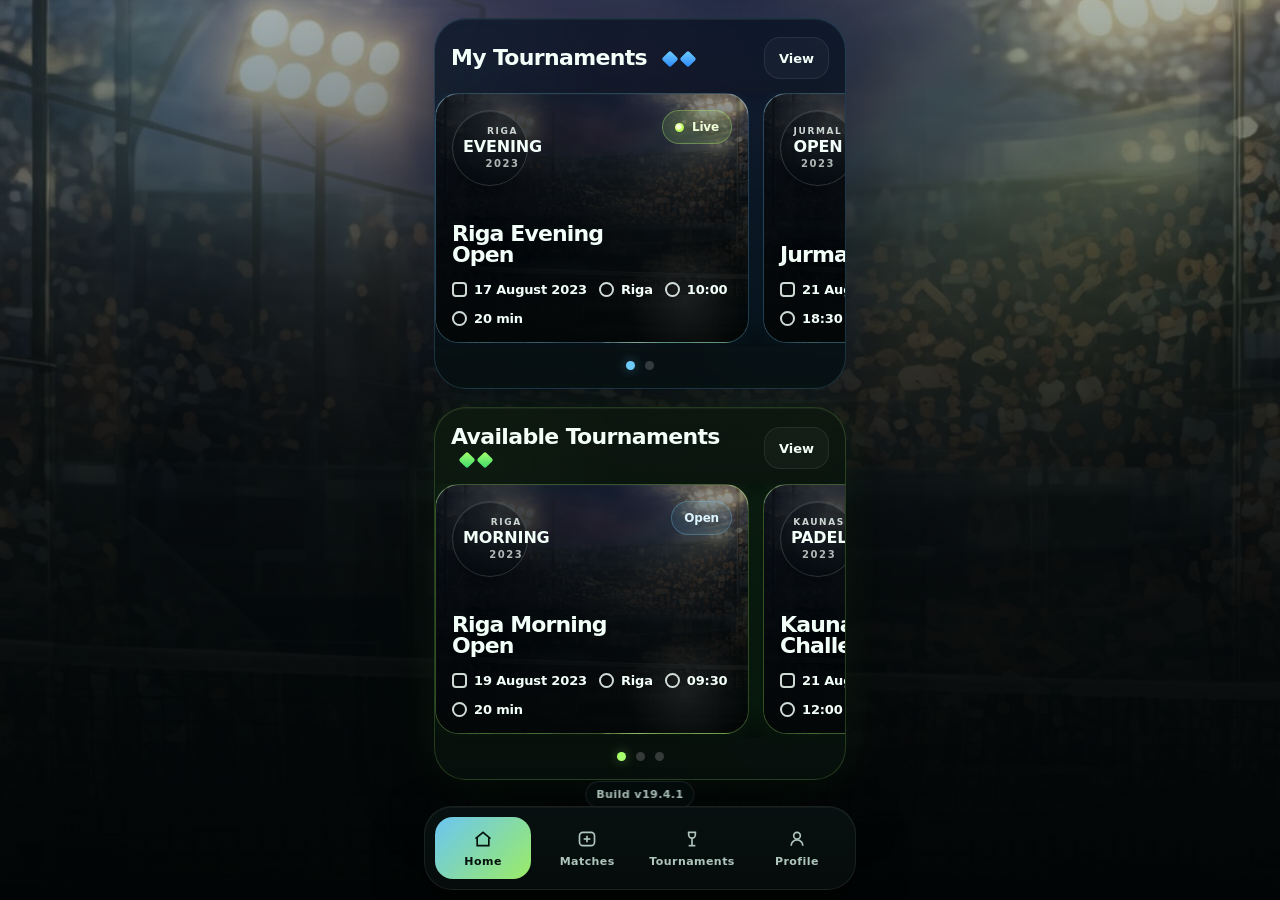
==== commit 6a9aa276: "Apply Live/Close/Open statuses and live-card tournament routing" ====
--- a/index.html
+++ b/index.html
@@ -4,7 +4,10 @@
   <meta charset="UTF-8" />
   <meta name="viewport" content="width=device-width, initial-scale=1.0, viewport-fit=cover" />
   <meta name="theme-color" content="#05100f" />
-  <title>Padel OS v19.3</title>
+  <meta http-equiv="Cache-Control" content="no-cache, no-store, must-revalidate" />
+  <meta http-equiv="Pragma" content="no-cache" />
+  <meta http-equiv="Expires" content="0" />
+  <title>Padel OS v19.4.1</title>
   <style>
     :root{
       --bg:#06100f;
@@ -323,6 +326,23 @@
       backdrop-filter:blur(18px) saturate(130%);
       -webkit-backdrop-filter:blur(18px) saturate(130%);
     }
+    .build-version{
+      position:fixed;
+      z-index:20;
+      left:50%;
+      transform:translateX(-50%);
+      bottom:calc(92px + env(safe-area-inset-bottom));
+      padding:6px 10px;
+      border-radius:999px;
+      font-size:11px;
+      font-weight:800;
+      letter-spacing:.04em;
+      color:var(--muted);
+      background:rgba(6,14,14,.72);
+      border:1px solid rgba(255,255,255,.09);
+      backdrop-filter:blur(10px);
+      -webkit-backdrop-filter:blur(10px);
+    }
     .nav{
       min-height:62px;
       border:0; border-radius:18px;
@@ -431,6 +451,8 @@
       </section>
     </main>
   </div>
+
+  <div id="buildVersion" class="build-version">Build —</div>
 
   <nav class="bottom">
     <button class="nav active" data-page="home" aria-label="Home">
@@ -469,14 +491,15 @@
 
   <script>
     (() => {
-      const KEY = 'padel.v19.3.fixed.flow';
+      const KEY = 'padel.v19.4.status-flow';
+      const BUILD_VERSION = 'v19.4.1';
       const PLAYER_ID = 'p1';
       const PLAYER_NAME = 'Nikolaj P.';
       const seed = {
         player:{id:'p1', name:'Nikolaj P.'},
         tournaments:[
           {id:'t1', name:'Riga Evening Open', date:'17 August 2023', city:'Riga', start:'10:00', duration:'20 min', status:'live', myStatus:'joined'},
-          {id:'t2', name:'Jurmala Open', date:'21 August 2023', city:'Jurmala', start:'18:30', duration:'25 min', status:'scheduled', myStatus:'joined'},
+          {id:'t2', name:'Jurmala Open', date:'21 August 2023', city:'Jurmala', start:'18:30', duration:'25 min', status:'close', myStatus:'joined'},
           {id:'t3', name:'Riga Morning Open', date:'19 August 2023', city:'Riga', start:'09:30', duration:'20 min', status:'open', myStatus:'open'},
           {id:'t4', name:'Kaunas Padel Challenge', date:'21 August 2023', city:'Kaunas', start:'12:00', duration:'30 min', status:'open', myStatus:'open'},
           {id:'t5', name:'Tartu Summer Cup', date:'26 August 2023', city:'Tartu', start:'10:00', duration:'20 min', status:'open', myStatus:'open'}
@@ -490,7 +513,13 @@
       function load(){
         try{
           const raw = localStorage.getItem(KEY);
-          if(raw) return JSON.parse(raw);
+          if(raw){
+            const parsed = JSON.parse(raw);
+            parsed.tournaments = (parsed.tournaments || []).map(t => (
+              t.status === 'scheduled' ? {...t, status:'close'} : t
+            ));
+            return parsed;
+          }
         }catch(e){}
         localStorage.setItem(KEY, JSON.stringify(seed));
         return JSON.parse(JSON.stringify(seed));
@@ -506,6 +535,8 @@
       }
       document.querySelectorAll('[data-page]').forEach(btn => btn.addEventListener('click', () => go(btn.dataset.page)));
       go((location.hash || '#home').replace('#',''));
+      document.getElementById('buildVersion').textContent = `Build ${BUILD_VERSION}`;
+      document.title = `Padel OS ${BUILD_VERSION}`;
 
       function logoWords(name){
         const w = name.split(' ');
@@ -514,8 +545,8 @@
       function toneClass(t){ return t.myStatus === 'joined' ? 'blue-card' : 'green-card'; }
       function badgeMarkup(t){
         if(t.status === 'live') return `<div class="badge live"><span class="dot"></span>Live</div>`;
-        if(t.myStatus === 'joined') return `<div class="badge open">Joined</div>`;
-        return `<div class="badge open">Registration open</div>`;
+        if(t.status === 'close') return `<div class="badge open">Close</div>`;
+        return `<div class="badge open">Open</div>`;
       }
       function cardMarkup(t, type){
         const logo = logoWords(t.name);
@@ -544,6 +575,8 @@
           </article>`;
       }
 
+      let selectedTournamentId = null;
+
       function renderHome(){
         const my = state.tournaments.filter(t => t.myStatus === 'joined');
         const avail = state.tournaments.filter(t => t.myStatus === 'open');
@@ -557,6 +590,7 @@
             const t = state.tournaments.find(x => x.id === el.dataset.open);
             if(!t) return;
             if(t.status === 'live' && t.myStatus === 'joined'){
+              selectedTournamentId = t.id;
               go('matches');
             } else {
               go('tournaments');
@@ -565,7 +599,11 @@
         });
       }
 
-      function liveTournament(){
+      function currentTournament(){
+        const bySelection = selectedTournamentId
+          ? state.tournaments.find(t => t.id === selectedTournamentId && t.myStatus === 'joined')
+          : null;
+        if(bySelection) return bySelection;
         return state.tournaments.find(t => t.status === 'live' && t.myStatus === 'joined') || null;
       }
 
@@ -602,7 +640,7 @@
       }
 
       function renderMatches(){
-        const live = liveTournament();
+        const live = currentTournament();
         const block = document.getElementById('liveTournamentBlock');
         const list = document.getElementById('matchesList');
         if(!live){
@@ -634,8 +672,8 @@
             : '';
         const badge = t.status === 'live'
           ? `<div class="badge live"><span class="dot"></span>Live</div>`
-          : t.myStatus === 'joined'
-            ? `<div class="badge open">Joined</div>`
+          : t.status === 'close'
+            ? `<div class="badge open">Close</div>`
             : `<div class="badge open">Open</div>`;
         return `
           <article class="t-list-card glass">
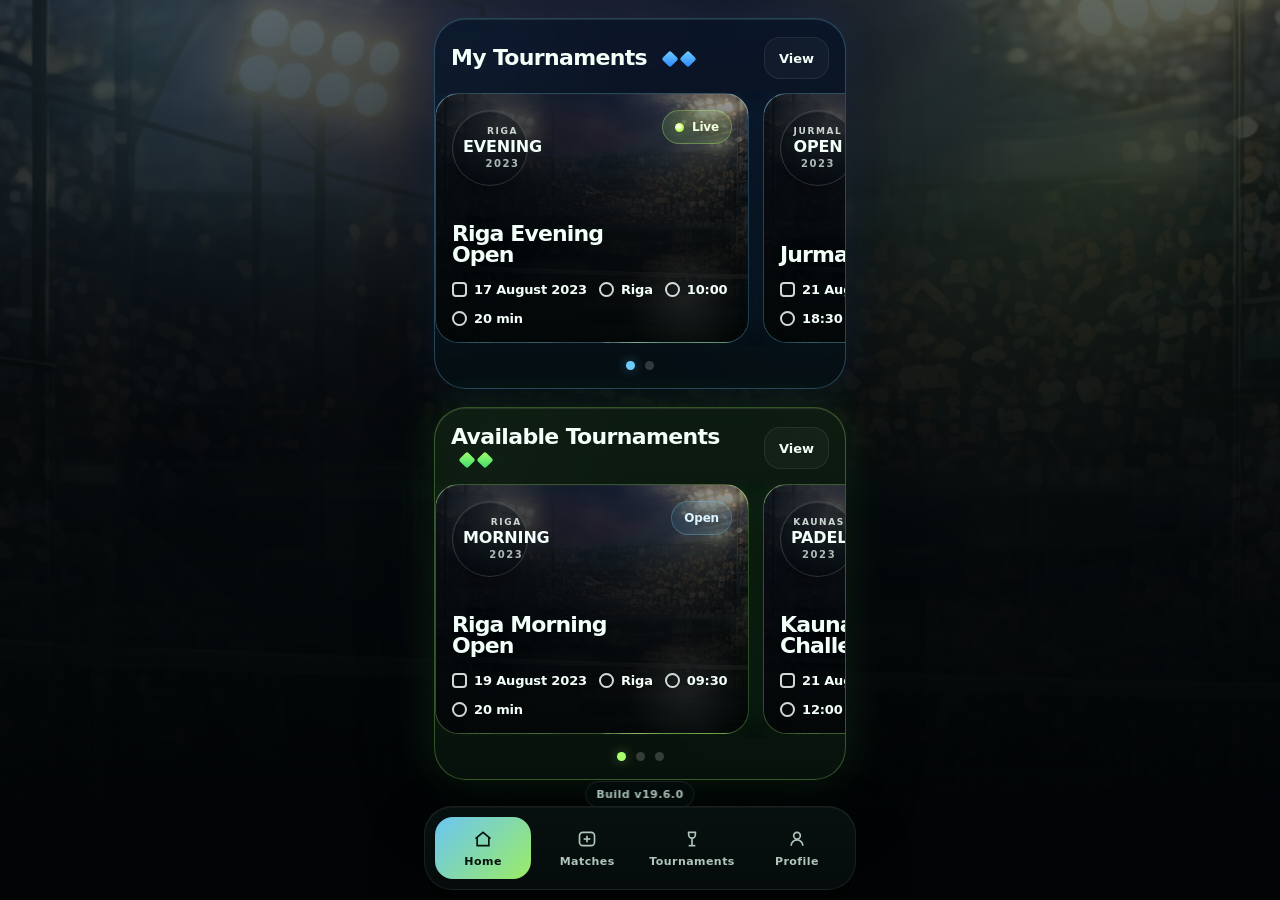
==== commit dc598c70: "Improve matches UI contrast and single-match result flow" ====
--- a/index.html
+++ b/index.html
@@ -7,12 +7,12 @@
   <meta http-equiv="Cache-Control" content="no-cache, no-store, must-revalidate" />
   <meta http-equiv="Pragma" content="no-cache" />
   <meta http-equiv="Expires" content="0" />
-  <title>Padel OS v19.4.1</title>
+  <title>Padel OS v19.6.0</title>
   <style>
     :root{
-      --bg:#06100f;
-      --panel:rgba(7,16,17,.75);
-      --panel-2:rgba(8,18,18,.88);
+      --bg:#03080b;
+      --panel:rgba(7,16,17,.86);
+      --panel-2:rgba(8,18,18,.94);
       --text:#f3fff9;
       --muted:#afc6bc;
       --muted2:#7f958c;
@@ -29,15 +29,19 @@
       --safe: max(12px, env(safe-area-inset-bottom));
     }
     *{box-sizing:border-box}
+    *:focus-visible{
+      outline:2px solid rgba(168,255,109,.92);
+      outline-offset:3px;
+    }
     html,body{height:100%}
     body{
       margin:0;
       color:var(--text);
       font-family:Inter, ui-sans-serif, system-ui, -apple-system, Segoe UI, Roboto, Arial, sans-serif;
       background:
-        radial-gradient(circle at 15% 10%, rgba(112,207,255,.18), transparent 22%),
-        radial-gradient(circle at 84% 20%, rgba(168,255,109,.12), transparent 28%),
-        linear-gradient(180deg, rgba(4,10,16,.20), rgba(4,8,9,.92)),
+        radial-gradient(circle at 15% 10%, rgba(112,207,255,.24), transparent 24%),
+        radial-gradient(circle at 84% 20%, rgba(168,255,109,.17), transparent 30%),
+        linear-gradient(180deg, rgba(2,7,12,.40), rgba(2,6,7,.97)),
         url('assets/background.jpg') center/cover fixed no-repeat;
       overflow-x:hidden;
       letter-spacing:-.01em;
@@ -46,7 +50,7 @@
       content:"";
       position:fixed; inset:0; z-index:0; pointer-events:none;
       background:
-        linear-gradient(180deg, rgba(2,6,8,.14) 0%, rgba(3,7,8,.26) 18%, rgba(4,8,9,.82) 70%, rgba(2,5,5,.96) 100%);
+        linear-gradient(180deg, rgba(1,3,6,.38) 0%, rgba(2,5,8,.54) 18%, rgba(3,7,9,.88) 70%, rgba(2,4,5,.98) 100%);
     }
     .app{
       position:relative; z-index:1;
@@ -57,6 +61,12 @@
     }
     .page{display:none}
     .page.active{display:block}
+    .sr-only{
+      position:absolute!important;
+      width:1px;height:1px;
+      padding:0;margin:-1px;overflow:hidden;
+      clip:rect(0,0,0,0);white-space:nowrap;border:0;
+    }
     .glass{
       backdrop-filter: blur(18px) saturate(125%);
       -webkit-backdrop-filter: blur(18px) saturate(125%);
@@ -64,25 +74,25 @@
     .section-shell{
       border-radius:32px;
       padding:18px 0 16px;
-      border:1px solid rgba(255,255,255,.08);
+      border:1px solid rgba(255,255,255,.13);
       overflow:hidden;
       box-shadow: var(--shadow), inset 0 1px 0 rgba(255,255,255,.05);
     }
     .shell-blue{
       background:
-        linear-gradient(180deg, rgba(8,18,35,.78), rgba(7,16,18,.92)),
-        radial-gradient(circle at 10% 16%, rgba(112,207,255,.17), transparent 26%),
-        radial-gradient(circle at 88% 82%, rgba(43,135,255,.13), transparent 30%);
-      border-color:rgba(112,207,255,.18);
-      box-shadow: var(--shadow), inset 0 1px 0 rgba(255,255,255,.05), 0 0 42px rgba(67,138,255,.10);
+        linear-gradient(180deg, rgba(8,20,40,.86), rgba(6,16,20,.96)),
+        radial-gradient(circle at 10% 16%, rgba(112,207,255,.24), transparent 30%),
+        radial-gradient(circle at 88% 82%, rgba(43,135,255,.18), transparent 34%);
+      border-color:rgba(112,207,255,.28);
+      box-shadow: var(--shadow), inset 0 1px 0 rgba(255,255,255,.10), 0 0 42px rgba(67,138,255,.15);
     }
     .shell-green{
       background:
-        linear-gradient(180deg, rgba(12,24,15,.82), rgba(7,16,12,.94)),
-        radial-gradient(circle at 14% 16%, rgba(168,255,109,.12), transparent 28%),
-        radial-gradient(circle at 86% 84%, rgba(57,217,108,.12), transparent 32%);
-      border-color:rgba(168,255,109,.18);
-      box-shadow: var(--shadow), inset 0 1px 0 rgba(255,255,255,.05), 0 0 42px rgba(100,255,120,.09);
+        linear-gradient(180deg, rgba(14,30,18,.88), rgba(8,18,13,.97)),
+        radial-gradient(circle at 14% 16%, rgba(168,255,109,.18), transparent 30%),
+        radial-gradient(circle at 86% 84%, rgba(57,217,108,.17), transparent 34%);
+      border-color:rgba(168,255,109,.28);
+      box-shadow: var(--shadow), inset 0 1px 0 rgba(255,255,255,.10), 0 0 42px rgba(100,255,120,.14);
     }
     .head{
       padding:0 16px 14px;
@@ -232,7 +242,7 @@
       padding:16px;
       border-radius:24px;
       border:1px solid rgba(255,255,255,.08);
-      background:linear-gradient(180deg, rgba(9,20,19,.84), rgba(7,14,14,.94));
+      background:linear-gradient(180deg, rgba(11,24,25,.92), rgba(6,12,14,.98));
       box-shadow: var(--shadow), inset 0 1px 0 rgba(255,255,255,.05);
     }
     .row{display:flex; align-items:center; justify-content:space-between; gap:12px}
@@ -285,7 +295,7 @@
     }
     .t-list-card{
       padding:16px; border-radius:22px;
-      background:linear-gradient(180deg, rgba(9,20,19,.84), rgba(7,14,14,.94));
+      background:linear-gradient(180deg, rgba(11,24,25,.92), rgba(6,12,14,.98));
       border:1px solid rgba(255,255,255,.08);
       box-shadow: 0 14px 34px rgba(0,0,0,.30), inset 0 1px 0 rgba(255,255,255,.04);
     }
@@ -293,7 +303,7 @@
     .meta-mini{display:flex; gap:8px; flex-wrap:wrap; margin-top:12px}
     .profile{
       padding:18px; border-radius:28px;
-      background:linear-gradient(180deg, rgba(9,20,19,.84), rgba(7,14,14,.94));
+      background:linear-gradient(180deg, rgba(11,24,25,.92), rgba(6,12,14,.98));
       border:1px solid rgba(255,255,255,.08);
       box-shadow: var(--shadow);
     }
@@ -380,14 +390,86 @@
       color:var(--text); font-size:24px; text-align:center; font-weight:900;
     }
     .modal-actions{display:grid; grid-template-columns:1fr 1fr; gap:10px; margin-top:16px}
+    .match-detail-head{
+      display:flex; align-items:center; justify-content:space-between; gap:10px;
+      margin-bottom:12px;
+    }
+    .match-detail-head h1{
+      margin:0;
+      font-size:30px;
+      line-height:.95;
+      letter-spacing:-.04em;
+      font-weight:900;
+    }
+    .back-btn{
+      min-height:44px;
+      border-radius:14px;
+      border:1px solid rgba(255,255,255,.12);
+      background:rgba(255,255,255,.04);
+      color:var(--text);
+      font:inherit;
+      font-size:13px;
+      font-weight:800;
+      padding:0 14px;
+      cursor:pointer;
+    }
+    .set-grid{
+      display:grid;
+      gap:12px;
+      margin-top:14px;
+    }
+    .set-row{
+      display:grid;
+      grid-template-columns:1fr auto 1fr;
+      gap:10px;
+      align-items:center;
+      padding:12px;
+      border-radius:16px;
+      border:1px solid rgba(255,255,255,.09);
+      background:rgba(255,255,255,.03);
+    }
+    .set-row label{
+      display:block;
+      margin-bottom:6px;
+      font-size:11px;
+      color:var(--muted);
+      letter-spacing:.04em;
+      text-transform:uppercase;
+      font-weight:800;
+    }
+    .set-row input{
+      width:100%;
+      min-height:48px;
+      border-radius:12px;
+      outline:none;
+      border:1px solid rgba(255,255,255,.12);
+      background:rgba(2,8,7,.65);
+      color:var(--text);
+      text-align:center;
+      font-size:22px;
+      font-weight:900;
+    }
+    .author-note{
+      margin-top:12px;
+      font-size:13px;
+      color:var(--muted);
+    }
 
     @media (max-width:380px){
       .card{flex-basis:calc(100% - 52px)}
       .actions,.modal-actions{grid-template-columns:1fr}
     }
+    @media (prefers-reduced-motion:reduce){
+      *{
+        scroll-behavior:auto!important;
+        transition:none!important;
+        animation:none!important;
+      }
+    }
   </style>
 </head>
 <body>
+  <div id="statusLive" class="sr-only" aria-live="polite"></div>
   <div class="app">
     <main id="home" class="page active">
       <div class="section-gap">
@@ -413,17 +495,76 @@
 
     <main id="matches" class="page">
       <section>
-        <div class="matches-head">
-          <div>
-            <h1>Live Tournament</h1>
-            <div class="matches-sub">Only one active tournament is shown here.</div>
+        <div class="base-head"><h1>Matches</h1><div class="pill" id="liveTournamentBadge">Live</div></div>
+        <div id="matchesList"></div>
+      </section>
+    </main>
+
+    <main id="match-detail" class="page">
+      <section>
+        <div class="match-detail-head">
+          <h1>Match result</h1>
+          <button class="back-btn" id="backToMatches">Back</button>
+        </div>
+        <article class="match-card glass">
+          <div class="row">
+            <div>
+              <div class="tournament-kicker" id="detailMeta">10:00 · Court 1</div>
+              <div class="match-title" id="detailTitle">Team 1 vs Team 2</div>
+            </div>
+            <div class="pill" id="detailStatus">Live match</div>
           </div>
-          <div class="pill" id="liveTournamentBadge">Live</div>
-        </div>
-        <div id="liveTournamentBlock"></div>
-        <div style="height:12px"></div>
-        <div class="base-head"><h1>Matches</h1><div class="pill">Only this tournament</div></div>
-        <div id="matchesList"></div>
+          <div class="teams">
+            <div class="team">
+              <div class="name" id="detailTeam1Name">Team 1</div>
+              <div class="players" id="detailTeam1Players"></div>
+            </div>
+            <div class="vs">V-S</div>
+            <div class="team">
+              <div class="name" id="detailTeam2Name">Team 2</div>
+              <div class="players" id="detailTeam2Players"></div>
+            </div>
+          </div>
+          <div class="set-grid">
+            <div class="set-row">
+              <div>
+                <label>Set 1 · Team 1</label>
+                <input id="set1Team1" type="number" min="0" max="99" value="0">
+              </div>
+              <div class="vs">:</div>
+              <div>
+                <label>Set 1 · Team 2</label>
+                <input id="set1Team2" type="number" min="0" max="99" value="0">
+              </div>
+            </div>
+            <div class="set-row">
+              <div>
+                <label>Set 2 · Team 1</label>
+                <input id="set2Team1" type="number" min="0" max="99" value="0">
+              </div>
+              <div class="vs">:</div>
+              <div>
+                <label>Set 2 · Team 2</label>
+                <input id="set2Team2" type="number" min="0" max="99" value="0">
+              </div>
+            </div>
+            <div class="set-row">
+              <div>
+                <label>Set 3 · Team 1</label>
+                <input id="set3Team1" type="number" min="0" max="99" value="0">
+              </div>
+              <div class="vs">:</div>
+              <div>
+                <label>Set 3 · Team 2</label>
+                <input id="set3Team2" type="number" min="0" max="99" value="0">
+              </div>
+            </div>
+          </div>
+          <div class="author-note" id="resultAuthorNote">Result author: —</div>
+          <div style="margin-top:14px">
+            <button class="btn btn-primary" id="confirmResultBtn" style="width:100%">Confirm</button>
+          </div>
+        </article>
       </section>
     </main>
 
@@ -452,7 +593,7 @@
     </main>
   </div>
 
-  <div id="buildVersion" class="build-version">Build —</div>
+  <div id="buildVersion" class="build-version">Build v19.6.0</div>
 
   <nav class="bottom">
     <button class="nav active" data-page="home" aria-label="Home">
@@ -473,9 +614,9 @@
     </button>
   </nav>
 
-  <div id="modalBackdrop" class="modal-backdrop">
+  <div id="modalBackdrop" class="modal-backdrop" role="dialog" aria-modal="true" aria-labelledby="modalTitle" aria-describedby="modalText" style="display:none">
     <div class="modal glass">
-      <h3>Enter result</h3>
+      <h3 id="modalTitle">Enter result</h3>
       <p id="modalText">Submit score for the selected live match.</p>
       <div class="score-grid">
         <div class="score-box"><label>Team 1</label><input id="score1" type="number" min="0" max="99" value="0"></div>
@@ -491,10 +632,11 @@
 
   <script>
     (() => {
-      const KEY = 'padel.v19.4.status-flow';
-      const BUILD_VERSION = 'v19.4.1';
+      const KEY = 'padel.v19.6.status-flow';
+      const BUILD_VERSION = 'v19.6.0';
       const PLAYER_ID = 'p1';
       const PLAYER_NAME = 'Nikolaj P.';
+      const SAFE_PAGES = new Set(['home','matches','tournaments','profile','match-detail']);
       const seed = {
         player:{id:'p1', name:'Nikolaj P.'},
         tournaments:[
@@ -526,12 +668,23 @@
       }
       let state = load();
       function save(){ localStorage.setItem(KEY, JSON.stringify(state)); }
-
-      const pages = ['home','matches','tournaments','profile'];
+      function announce(text){
+        const live = document.getElementById('statusLive');
+        live.textContent = '';
+        requestAnimationFrame(() => { live.textContent = text; });
+      }
+      function clampScore(v){
+        const num = Number(v);
+        if(!Number.isFinite(num)) return 0;
+        return Math.max(0, Math.min(99, Math.round(num)));
+      }
+
+      const pages = ['home','matches','tournaments','profile','match-detail'];
       function go(page){
-        pages.forEach(id => document.getElementById(id).classList.toggle('active', id === page));
-        document.querySelectorAll('.nav').forEach(btn => btn.classList.toggle('active', btn.dataset.page === page));
-        location.hash = page;
+        const safePage = SAFE_PAGES.has(page) ? page : 'home';
+        document.querySelectorAll('.nav').forEach(btn => btn.classList.toggle('active', btn.dataset.page === safePage));
+        pages.forEach(id => document.getElementById(id).classList.toggle('active', id === safePage));
+        location.hash = safePage;
       }
       document.querySelectorAll('[data-page]').forEach(btn => btn.addEventListener('click', () => go(btn.dataset.page)));
       go((location.hash || '#home').replace('#',''));
@@ -552,7 +705,7 @@
         const logo = logoWords(t.name);
         const tone = type === 'my' ? 'blue-card' : 'green-card';
         return `
-          <article class="card ${tone}" data-open="${t.id}" data-type="${type}">
+          <article class="card ${tone}" role="button" tabindex="0" aria-label="Open ${t.name}" data-open="${t.id}" data-type="${type}">
             <div class="card-inner">
               <div class="card-top">
                 <div class="logo">
@@ -576,17 +729,9 @@
       }
 
       let selectedTournamentId = null;
-
-      function renderHome(){
-        const my = state.tournaments.filter(t => t.myStatus === 'joined');
-        const avail = state.tournaments.filter(t => t.myStatus === 'open');
-        document.getElementById('myRail').innerHTML = my.map(t => cardMarkup(t, 'my')).join('');
-        document.getElementById('availRail').innerHTML = avail.map(t => cardMarkup(t, 'available')).join('');
-        document.getElementById('myDots').innerHTML = my.map((_,i) => `<span class="${i===0?'active':''}"></span>`).join('');
-        document.getElementById('availDots').innerHTML = avail.map((_,i) => `<span class="${i===0?'active':''}"></span>`).join('');
-
+      function bindCardBehavior(){
         document.querySelectorAll('[data-open]').forEach(el => {
-          el.addEventListener('click', () => {
+          const openCard = () => {
             const t = state.tournaments.find(x => x.id === el.dataset.open);
             if(!t) return;
             if(t.status === 'live' && t.myStatus === 'joined'){
@@ -595,8 +740,50 @@
             } else {
               go('tournaments');
             }
+          };
+          el.addEventListener('click', openCard);
+          el.addEventListener('keydown', (event) => {
+            if(event.key === 'Enter' || event.key === ' '){
+              event.preventDefault();
+              openCard();
+            }
           });
         });
+      }
+      function bindRailDots(railId, dotsId){
+        const rail = document.getElementById(railId);
+        const dots = document.getElementById(dotsId);
+        if(!rail || !dots) return;
+        const update = () => {
+          const cards = [...rail.querySelectorAll('.card')];
+          if(!cards.length) return;
+          const railLeft = rail.getBoundingClientRect().left;
+          let activeIndex = 0;
+          let minDelta = Number.POSITIVE_INFINITY;
+          cards.forEach((card, idx) => {
+            const delta = Math.abs(card.getBoundingClientRect().left - railLeft);
+            if(delta < minDelta){
+              minDelta = delta;
+              activeIndex = idx;
+            }
+          });
+          [...dots.children].forEach((dot, idx) => dot.classList.toggle('active', idx === activeIndex));
+        };
+        rail.addEventListener('scroll', update, {passive:true});
+        update();
+      }
+
+      function renderHome(){
+        const my = state.tournaments.filter(t => t.myStatus === 'joined');
+        const avail = state.tournaments.filter(t => t.myStatus === 'open');
+        document.getElementById('myRail').innerHTML = my.map(t => cardMarkup(t, 'my')).join('');
+        document.getElementById('availRail').innerHTML = avail.map(t => cardMarkup(t, 'available')).join('');
+        document.getElementById('myDots').innerHTML = my.map((_,i) => `<span class="${i===0?'active':''}"></span>`).join('');
+        document.getElementById('availDots').innerHTML = avail.map((_,i) => `<span class="${i===0?'active':''}"></span>`).join('');
+
+        bindCardBehavior();
+        bindRailDots('myRail', 'myDots');
+        bindRailDots('availRail', 'availDots');
       }
 
       function currentTournament(){
@@ -610,7 +797,7 @@
       function matchMarkup(m){
         const score = m.score1 == null ? '—' : `${m.score1} - ${m.score2}`;
         return `
-          <article class="match-card glass">
+          <article class="match-card glass result-card" role="button" tabindex="0" data-id="${m.id}" aria-label="Open match ${m.team1} versus ${m.team2}">
             <div class="row">
               <div>
                 <div class="tournament-kicker">${m.time} · ${m.court}</div>
@@ -632,36 +819,30 @@
             <div class="chips">
               <div class="chip">Result author: ${m.resultAuthor || '—'}</div>
             </div>
-            <div class="actions">
-              <button class="btn btn-primary result-btn" data-id="${m.id}">Enter result</button>
-              <button class="btn btn-secondary" data-page="tournaments">Tournament</button>
-            </div>
           </article>`;
       }
 
       function renderMatches(){
         const live = currentTournament();
-        const block = document.getElementById('liveTournamentBlock');
         const list = document.getElementById('matchesList');
         if(!live){
-          block.innerHTML = `<div class="empty">No active tournament.</div>`;
-          list.innerHTML = '';
+          list.innerHTML = `<div class="empty">No active tournament.</div>`;
+          document.getElementById('liveTournamentBadge').textContent = 'No live';
           return;
         }
-        block.innerHTML = `
-          <article class="t-list-card glass">
-            <div class="row">
-              <div>
-                <div class="match-title">${live.name}</div>
-                <div class="sub">${live.date} · ${live.city} · ${live.start}</div>
-              </div>
-              <div class="badge live"><span class="dot"></span>Live</div>
-            </div>
-          </article>`;
+        document.getElementById('liveTournamentBadge').textContent = 'Live';
         const matches = state.matches.filter(m => m.tournamentId === live.id);
         list.innerHTML = matches.map(matchMarkup).join('');
-        document.querySelectorAll('.result-btn').forEach(btn => btn.addEventListener('click', () => openModal(btn.dataset.id)));
-        document.querySelectorAll('#matches [data-page]').forEach(btn => btn.addEventListener('click', () => go(btn.dataset.page)));
+        document.querySelectorAll('.result-card').forEach(card => {
+          const openDetail = () => openMatchDetail(card.dataset.id);
+          card.addEventListener('click', openDetail);
+          card.addEventListener('keydown', (event) => {
+            if(event.key === 'Enter' || event.key === ' '){
+              event.preventDefault();
+              openDetail();
+            }
+          });
+        });
       }
 
       function tournamentRow(t){
@@ -694,12 +875,14 @@
           const t = state.tournaments.find(x => x.id === btn.dataset.id);
           if(!t) return;
           t.myStatus = 'joined';
+          announce(`Joined ${t.name}`);
           save(); renderAll();
         }));
         document.querySelectorAll('.withdraw-btn').forEach(btn => btn.addEventListener('click', () => {
           const t = state.tournaments.find(x => x.id === btn.dataset.id);
           if(!t) return;
           t.myStatus = 'open';
+          announce(`Withdrawn from ${t.name}`);
           save(); renderAll();
         }));
       }
@@ -713,29 +896,45 @@
       }
 
       let activeMatchId = null;
-      const modal = document.getElementById('modalBackdrop');
-      function openModal(id){
+      function openMatchDetail(id){
         activeMatchId = id;
         const m = state.matches.find(x => x.id === id);
         if(!m) return;
-        document.getElementById('modalText').textContent = `${m.team1} vs ${m.team2} · ${m.time} · ${m.court}`;
-        document.getElementById('score1').value = m.score1 ?? 0;
-        document.getElementById('score2').value = m.score2 ?? 0;
-        modal.classList.add('show');
-      }
-      function closeModal(){ activeMatchId = null; modal.classList.remove('show'); }
-      document.getElementById('cancelModal').addEventListener('click', closeModal);
-      modal.addEventListener('click', (e) => { if(e.target === modal) closeModal(); });
-      document.getElementById('saveModal').addEventListener('click', () => {
+        document.getElementById('detailMeta').textContent = `${m.time} · ${m.court}`;
+        document.getElementById('detailTitle').textContent = `${m.team1} vs ${m.team2}`;
+        document.getElementById('detailStatus').textContent = m.status === 'live' ? 'Live match' : 'Scheduled';
+        document.getElementById('detailTeam1Name').textContent = m.team1;
+        document.getElementById('detailTeam2Name').textContent = m.team2;
+        document.getElementById('detailTeam1Players').textContent = m.team1Players.join(', ');
+        document.getElementById('detailTeam2Players').textContent = m.team2Players.join(', ');
+        document.getElementById('set1Team1').value = m.sets?.[0]?.team1 ?? 0;
+        document.getElementById('set1Team2').value = m.sets?.[0]?.team2 ?? 0;
+        document.getElementById('set2Team1').value = m.sets?.[1]?.team1 ?? 0;
+        document.getElementById('set2Team2').value = m.sets?.[1]?.team2 ?? 0;
+        document.getElementById('set3Team1').value = m.sets?.[2]?.team1 ?? 0;
+        document.getElementById('set3Team2').value = m.sets?.[2]?.team2 ?? 0;
+        document.getElementById('resultAuthorNote').textContent = `Result author: ${m.resultAuthor || '—'}`;
+        go('match-detail');
+      }
+
+      document.getElementById('backToMatches').addEventListener('click', () => go('matches'));
+      document.getElementById('confirmResultBtn').addEventListener('click', () => {
         if(!activeMatchId) return;
         const m = state.matches.find(x => x.id === activeMatchId);
         if(!m) return;
-        m.score1 = Number(document.getElementById('score1').value || 0);
-        m.score2 = Number(document.getElementById('score2').value || 0);
+        const sets = [
+          {team1: clampScore(document.getElementById('set1Team1').value), team2: clampScore(document.getElementById('set1Team2').value)},
+          {team1: clampScore(document.getElementById('set2Team1').value), team2: clampScore(document.getElementById('set2Team2').value)},
+          {team1: clampScore(document.getElementById('set3Team1').value), team2: clampScore(document.getElementById('set3Team2').value)}
+        ];
+        m.sets = sets;
+        m.score1 = sets.reduce((sum, s) => sum + s.team1, 0);
+        m.score2 = sets.reduce((sum, s) => sum + s.team2, 0);
         m.resultAuthor = PLAYER_NAME;
         m.status = 'live';
+        document.getElementById('resultAuthorNote').textContent = `Result author: ${m.resultAuthor}`;
+        announce(`Result confirmed for ${m.team1} vs ${m.team2}: ${m.score1} - ${m.score2}`);
         save();
-        closeModal();
         renderAll();
       });
 
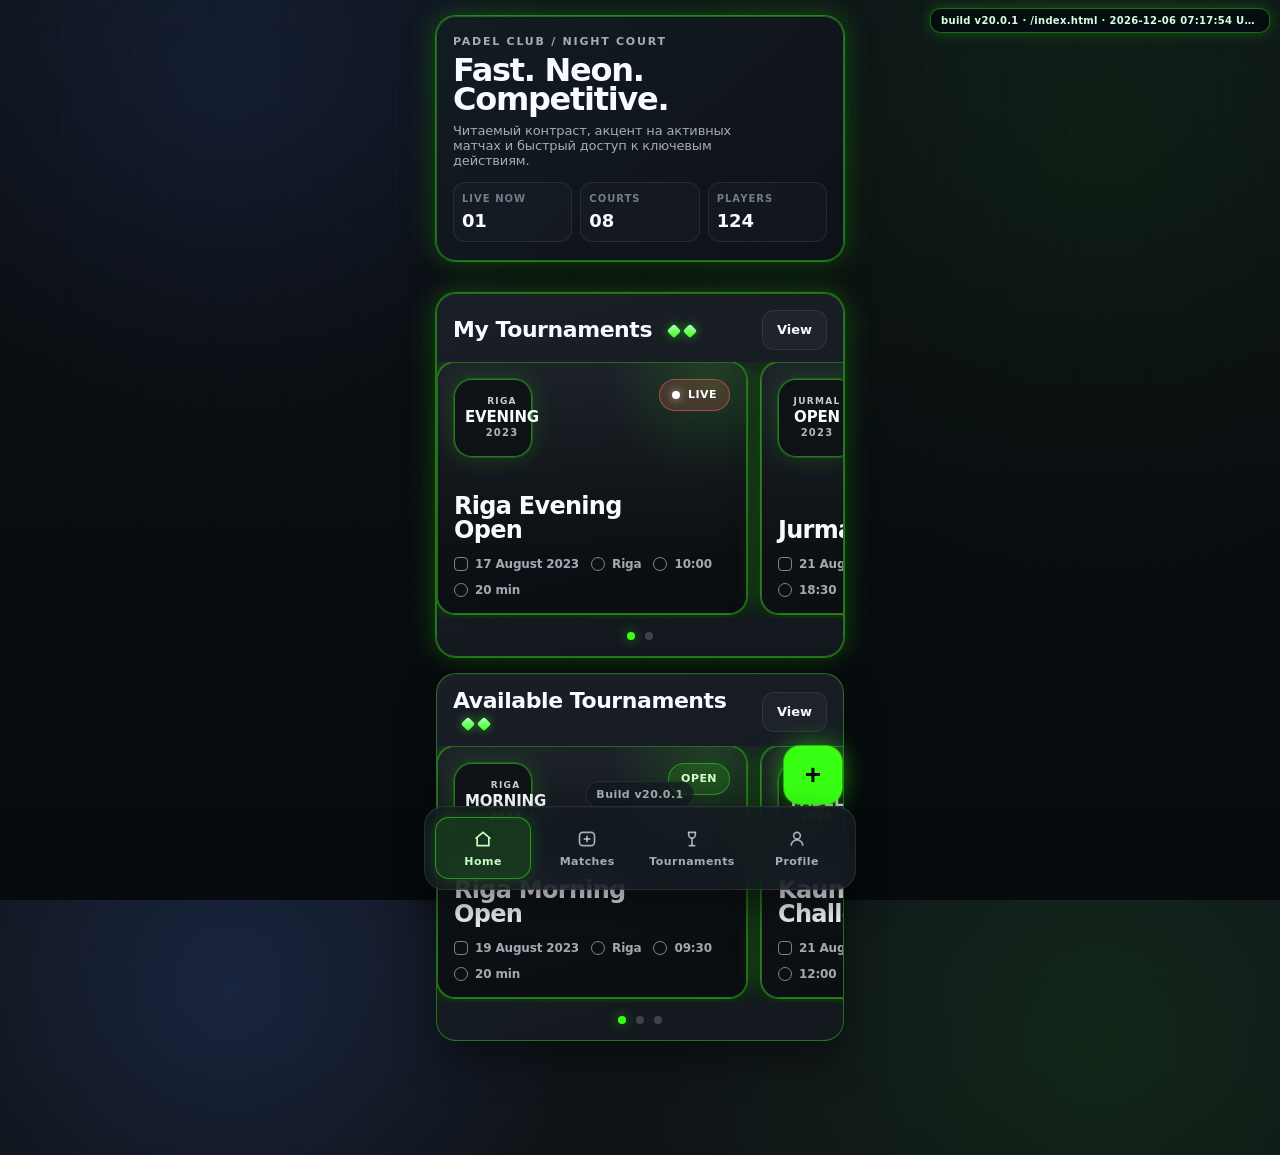
==== commit 7cfa2552: "Deploy v20.0.1 UI and live version checker without workflow changes" ====
--- a/index.html
+++ b/index.html
@@ -3,476 +3,235 @@
 <head>
   <meta charset="UTF-8" />
   <meta name="viewport" content="width=device-width, initial-scale=1.0, viewport-fit=cover" />
-  <meta name="theme-color" content="#05100f" />
+  <meta name="theme-color" content="#0F1215" />
   <meta http-equiv="Cache-Control" content="no-cache, no-store, must-revalidate" />
   <meta http-equiv="Pragma" content="no-cache" />
   <meta http-equiv="Expires" content="0" />
-  <title>Padel OS v19.6.0</title>
+  <title>Padel OS v20.0.1</title>
   <style>
     :root{
-      --bg:#03080b;
-      --panel:rgba(7,16,17,.86);
-      --panel-2:rgba(8,18,18,.94);
-      --text:#f3fff9;
-      --muted:#afc6bc;
-      --muted2:#7f958c;
+      --bg:#0F1215;
+      --bg-soft:#131821;
+      --card:#1A1D21;
+      --card-2:#20252c;
+      --text:#f7fbff;
+      --muted:rgba(234,243,255,.68);
+      --muted2:rgba(201,215,232,.52);
       --line:rgba(255,255,255,.08);
-      --blue:#70cfff;
-      --blue2:#2b87ff;
-      --green:#a8ff6d;
-      --green2:#39d96c;
-      --shadow:0 24px 72px rgba(0,0,0,.46);
-      --radius-xl:30px;
-      --radius-lg:24px;
-      --radius-md:18px;
+      --line-strong:rgba(57,255,20,.38);
+      --neon:#39FF14;
+      --neon-soft:rgba(57,255,20,.22);
+      --neon-glow:0 0 0 1px rgba(57,255,20,.42), 0 0 26px rgba(57,255,20,.28), 0 14px 34px rgba(0,0,0,.45);
+      --danger:#ff5f66;
+      --finished:#5a6577;
+      --radius-xl:20px;
+      --radius-lg:18px;
+      --radius-md:14px;
       --page:440px;
-      --safe: max(12px, env(safe-area-inset-bottom));
+      --safe:max(12px, env(safe-area-inset-bottom));
     }
     *{box-sizing:border-box}
-    *:focus-visible{
-      outline:2px solid rgba(168,255,109,.92);
-      outline-offset:3px;
-    }
+    *:focus-visible{outline:2px solid var(--neon);outline-offset:3px}
     html,body{height:100%}
     body{
       margin:0;
       color:var(--text);
-      font-family:Inter, ui-sans-serif, system-ui, -apple-system, Segoe UI, Roboto, Arial, sans-serif;
+      font-family:Inter,Montserrat,"SF Pro Display",ui-sans-serif,system-ui,-apple-system,Segoe UI,Roboto,Arial,sans-serif;
       background:
-        radial-gradient(circle at 15% 10%, rgba(112,207,255,.24), transparent 24%),
-        radial-gradient(circle at 84% 20%, rgba(168,255,109,.17), transparent 30%),
-        linear-gradient(180deg, rgba(2,7,12,.40), rgba(2,6,7,.97)),
-        url('assets/background.jpg') center/cover fixed no-repeat;
+        radial-gradient(circle at 18% 10%, rgba(74,120,255,.16), transparent 26%),
+        radial-gradient(circle at 86% 16%, rgba(57,255,20,.08), transparent 34%),
+        linear-gradient(180deg, #10151b 0%, #0f1215 45%, #0b0f14 100%);
       overflow-x:hidden;
       letter-spacing:-.01em;
     }
     body::before{
       content:"";
-      position:fixed; inset:0; z-index:0; pointer-events:none;
+      position:fixed;inset:0;pointer-events:none;z-index:0;
       background:
-        linear-gradient(180deg, rgba(1,3,6,.38) 0%, rgba(2,5,8,.54) 18%, rgba(3,7,9,.88) 70%, rgba(2,4,5,.98) 100%);
-    }
-    .app{
-      position:relative; z-index:1;
-      max-width:var(--page);
-      min-height:100%;
-      margin:0 auto;
-      padding:18px 14px calc(96px + var(--safe));
-    }
+        linear-gradient(180deg, rgba(6,9,14,.20), rgba(5,9,13,.72)),
+        repeating-linear-gradient(90deg, rgba(255,255,255,.015) 0 1px, transparent 1px 9px);
+    }
+    .app{position:relative;z-index:1;max-width:var(--page);min-height:100%;margin:0 auto;padding:16px 16px calc(102px + var(--safe))}
     .page{display:none}
     .page.active{display:block}
-    .sr-only{
-      position:absolute!important;
-      width:1px;height:1px;
-      padding:0;margin:-1px;overflow:hidden;
-      clip:rect(0,0,0,0);white-space:nowrap;border:0;
-    }
-    .glass{
-      backdrop-filter: blur(18px) saturate(125%);
-      -webkit-backdrop-filter: blur(18px) saturate(125%);
-    }
+    .sr-only{position:absolute!important;width:1px;height:1px;padding:0;margin:-1px;overflow:hidden;clip:rect(0,0,0,0);white-space:nowrap;border:0}
+    .glass{backdrop-filter: blur(14px) saturate(120%);-webkit-backdrop-filter: blur(14px) saturate(120%)}
+
+    .section-gap,.list-section{display:flex;flex-direction:column;gap:16px}
+    .hero-panel{
+      margin-bottom:16px;
+      border-radius:20px;
+      border:1px solid rgba(57,255,20,.35);
+      background:linear-gradient(140deg, rgba(20,28,36,.95), rgba(14,18,24,.98));
+      padding:18px 16px;
+      box-shadow:var(--neon-glow);
+    }
+    .hero-kicker{font-size:11px;letter-spacing:.16em;text-transform:uppercase;color:var(--muted);font-weight:700}
+    .hero-title{margin:8px 0 0;font-size:32px;line-height:.92;letter-spacing:-.04em;font-weight:900}
+    .hero-sub{margin:8px 0 0;font-size:13px;color:var(--muted);max-width:34ch}
+    .hero-stats{display:grid;grid-template-columns:repeat(3,1fr);gap:8px;margin-top:14px}
+    .hero-stats div{padding:10px 8px;border-radius:12px;background:rgba(255,255,255,.02);border:1px solid rgba(255,255,255,.08)}
+    .hero-stats small{display:block;font-size:10px;letter-spacing:.1em;color:var(--muted2);text-transform:uppercase;font-weight:700}
+    .hero-stats strong{display:block;margin-top:6px;font-size:18px}
+    .fab{
+      position:fixed;
+      right:max(18px, calc((100vw - var(--page)) / 2 + 18px));
+      bottom:calc(96px + env(safe-area-inset-bottom));
+      width:58px;height:58px;border-radius:16px;border:0;
+      background:var(--neon);color:#041005;font-size:28px;font-weight:900;cursor:pointer;
+      box-shadow:0 0 0 1px rgba(57,255,20,.55),0 0 24px rgba(57,255,20,.55),0 12px 24px rgba(0,0,0,.45);
+      z-index:25;
+    }
+
     .section-shell{
-      border-radius:32px;
-      padding:18px 0 16px;
-      border:1px solid rgba(255,255,255,.13);
+      border-radius:20px;
+      padding:16px 0 14px;
+      border:1px solid var(--line);
+      background:linear-gradient(165deg, rgba(30,35,44,.82), rgba(20,25,31,.94));
+      box-shadow:0 20px 40px rgba(0,0,0,.4), inset 0 1px 0 rgba(255,255,255,.03);
       overflow:hidden;
-      box-shadow: var(--shadow), inset 0 1px 0 rgba(255,255,255,.05);
-    }
-    .shell-blue{
-      background:
-        linear-gradient(180deg, rgba(8,20,40,.86), rgba(6,16,20,.96)),
-        radial-gradient(circle at 10% 16%, rgba(112,207,255,.24), transparent 30%),
-        radial-gradient(circle at 88% 82%, rgba(43,135,255,.18), transparent 34%);
-      border-color:rgba(112,207,255,.28);
-      box-shadow: var(--shadow), inset 0 1px 0 rgba(255,255,255,.10), 0 0 42px rgba(67,138,255,.15);
-    }
-    .shell-green{
-      background:
-        linear-gradient(180deg, rgba(14,30,18,.88), rgba(8,18,13,.97)),
-        radial-gradient(circle at 14% 16%, rgba(168,255,109,.18), transparent 30%),
-        radial-gradient(circle at 86% 84%, rgba(57,217,108,.17), transparent 34%);
-      border-color:rgba(168,255,109,.28);
-      box-shadow: var(--shadow), inset 0 1px 0 rgba(255,255,255,.10), 0 0 42px rgba(100,255,120,.14);
-    }
-    .head{
-      padding:0 16px 14px;
-      display:flex; align-items:center; justify-content:space-between; gap:10px;
-    }
-    .head h2{
-      margin:0;
-      font-size:22px;
-      line-height:1;
-      letter-spacing:-.03em;
-      font-weight:900;
-    }
-    .diamonds{display:inline-flex; gap:6px; margin-left:10px; vertical-align:middle}
-    .diamonds span{
-      width:12px; height:12px; transform:rotate(45deg); border-radius:2px;
-      display:inline-block;
-    }
-    .shell-blue .diamonds span{background:linear-gradient(135deg, var(--blue), var(--blue2))}
-    .shell-green .diamonds span{background:linear-gradient(135deg, var(--green), var(--green2))}
-    .ghost{
-      min-height:42px; padding:0 14px; border-radius:16px;
-      background:rgba(255,255,255,.03);
-      border:1px solid rgba(255,255,255,.08);
-      color:var(--text);
-      font:inherit; font-size:13px; font-weight:800;
-    }
-    .rail{
-      display:flex; gap:14px; overflow-x:auto;
-      padding:0 16px 4px;
-      scroll-snap-type:x mandatory;
-      scrollbar-width:none;
-      -webkit-overflow-scrolling:touch;
-    }
+    }
+    .shell-blue,.shell-green{border-color:var(--line-strong)}
+    .shell-blue{box-shadow:var(--neon-glow)}
+
+    .head{padding:0 16px 12px;display:flex;align-items:center;justify-content:space-between;gap:10px}
+    .head h2{margin:0;font-size:22px;line-height:1;font-weight:800;letter-spacing:-.02em}
+    .diamonds{display:inline-flex;gap:6px;margin-left:10px;vertical-align:middle}
+    .diamonds span{width:10px;height:10px;transform:rotate(45deg);border-radius:2px;display:inline-block;background:linear-gradient(135deg, #b6ffc7, var(--neon));box-shadow:0 0 10px rgba(57,255,20,.5)}
+    .ghost{min-height:40px;padding:0 14px;border-radius:12px;background:rgba(255,255,255,.03);border:1px solid var(--line);color:var(--text);font:inherit;font-size:13px;font-weight:700}
+
+    .rail{display:flex;gap:14px;overflow-x:auto;padding:0 16px 4px;scroll-snap-type:x mandatory;scrollbar-width:none;-webkit-overflow-scrolling:touch}
     .rail::-webkit-scrollbar{display:none}
     .card{
-      position:relative;
-      flex:0 0 calc(100% - 64px);
-      min-height:250px;
-      border-radius:24px;
-      overflow:hidden;
-      border:1px solid rgba(255,255,255,.12);
-      box-shadow: 0 18px 40px rgba(0,0,0,.34), inset 0 1px 0 rgba(255,255,255,.06);
-      scroll-snap-align:start;
-      cursor:pointer;
-      background:
-        linear-gradient(180deg, rgba(3,7,10,.10), rgba(4,8,9,.84)),
-        url('assets/background.jpg') center/cover no-repeat;
-    }
-    .card::before{
-      content:"";
-      position:absolute; inset:0;
-      background:
-        linear-gradient(180deg, rgba(4,9,16,.10), rgba(4,8,12,.35) 24%, rgba(3,6,6,.88) 100%),
-        linear-gradient(90deg, rgba(5,10,18,.84) 0%, rgba(5,10,18,.60) 42%, rgba(5,8,8,.18) 100%);
-      pointer-events:none;
-    }
-    .card::after{
-      content:"";
-      position:absolute; inset:0; pointer-events:none;
-      background:
-        radial-gradient(circle at 18% 12%, rgba(255,255,255,.11), transparent 18%),
-        radial-gradient(circle at 80% 84%, rgba(255,255,255,.08), transparent 18%);
-    }
-    .blue-card{
-      border-color:rgba(112,207,255,.28);
-      box-shadow: 0 18px 40px rgba(0,0,0,.34), inset 0 1px 0 rgba(255,255,255,.06), 0 0 28px rgba(76,160,255,.12);
-    }
-    .green-card{
-      border-color:rgba(168,255,109,.28);
-      box-shadow: 0 18px 40px rgba(0,0,0,.34), inset 0 1px 0 rgba(255,255,255,.06), 0 0 28px rgba(92,255,122,.10);
-    }
-    .card-inner{
-      position:relative; z-index:1; height:100%;
-      display:flex; flex-direction:column;
-      padding:16px;
-    }
-    .card-top{
-      display:flex; align-items:flex-start; justify-content:space-between; gap:10px;
-    }
-    .logo{
-      width:76px; height:76px; border-radius:50%;
-      border:1px solid rgba(255,255,255,.16);
-      background:rgba(4,11,14,.45);
-      display:grid; place-items:center;
-      box-shadow:0 10px 26px rgba(0,0,0,.28), inset 0 1px 0 rgba(255,255,255,.10);
-      text-align:center; padding:10px;
-      font-weight:900; text-transform:uppercase; line-height:1.02;
-    }
-    .logo .s1{font-size:9px; letter-spacing:.18em; opacity:.82}
-    .logo .s2{font-size:16px; margin-top:3px}
-    .logo .s3{font-size:10px; letter-spacing:.16em; opacity:.70; margin-top:3px}
-    .badge{
-      min-height:34px; padding:0 12px; border-radius:999px;
-      display:inline-flex; align-items:center; gap:8px;
-      font-size:12px; font-weight:900;
-      border:1px solid rgba(255,255,255,.14);
-      background:rgba(255,255,255,.05);
-    }
-    .badge.live{
-      background:rgba(180,255,108,.12);
-      border-color:rgba(180,255,108,.32);
-      color:#f1ffd9;
-    }
-    .badge.open{
-      background:rgba(112,207,255,.10);
-      border-color:rgba(112,207,255,.28);
-      color:#dcf5ff;
-    }
-    .dot{
-      width:9px; height:9px; border-radius:50%;
-      background:radial-gradient(circle at 40% 40%, #f7ffdc 0 25%, #ccff68 45%, #8ce14f 100%);
-      box-shadow:0 0 14px rgba(198,255,99,.40);
-    }
-    .title{
-      margin-top:auto;
-      font-size:22px;
-      line-height:.98;
-      letter-spacing:-.04em;
-      font-weight:900;
-      max-width:11ch;
-      text-shadow:0 4px 22px rgba(0,0,0,.24);
-    }
-    .meta{
-      margin-top:16px;
-      display:flex; flex-wrap:wrap; gap:14px 12px;
-      font-size:13px; font-weight:700;
-    }
-    .meta span{
-      display:inline-flex; align-items:center; gap:7px;
-    }
-    .meta i{
-      width:15px; height:15px; display:inline-block;
-      border:2px solid currentColor; border-radius:4px; opacity:.85;
-    }
-    .dots{
-      display:flex; justify-content:center; gap:10px; padding:14px 0 2px;
-    }
-    .dots span{
-      width:9px; height:9px; border-radius:50%; background:rgba(255,255,255,.18);
-    }
-    .shell-blue .dots span.active{background:var(--blue); box-shadow:0 0 12px rgba(112,207,255,.42)}
-    .shell-green .dots span.active{background:var(--green); box-shadow:0 0 12px rgba(168,255,109,.38)}
-    .section-gap{display:flex; flex-direction:column; gap:18px}
-
-    .list-section{display:flex; flex-direction:column; gap:12px}
-    .match-card{
-      padding:16px;
-      border-radius:24px;
-      border:1px solid rgba(255,255,255,.08);
-      background:linear-gradient(180deg, rgba(11,24,25,.92), rgba(6,12,14,.98));
-      box-shadow: var(--shadow), inset 0 1px 0 rgba(255,255,255,.05);
-    }
-    .row{display:flex; align-items:center; justify-content:space-between; gap:12px}
-    .tournament-kicker{font-size:13px; color:var(--muted2); margin-bottom:2px}
-    .match-title{font-size:24px; font-weight:900; letter-spacing:-.03em}
-    .pill{
-      padding:9px 12px; border-radius:999px; font-size:12px; font-weight:800;
-      border:1px solid rgba(255,255,255,.08);
-      background:rgba(255,255,255,.04);
-    }
-    .teams{
-      display:grid; grid-template-columns:1fr auto 1fr; gap:12px; align-items:start;
-      margin-top:14px;
-    }
-    .team:last-child{text-align:right}
-    .team .name{font-size:18px; font-weight:860}
-    .team .players{margin-top:6px; font-size:12px; color:var(--muted)}
-    .vs{padding-top:4px; font-size:14px; letter-spacing:.18em; color:var(--muted2); font-weight:900}
-    .chips{display:flex; flex-wrap:wrap; gap:8px; margin-top:14px}
-    .chip{
-      padding:9px 12px; border-radius:14px; font-size:12px; font-weight:760;
-      background:rgba(255,255,255,.04); border:1px solid rgba(255,255,255,.08);
-    }
-    .actions{display:grid; grid-template-columns:1fr auto; gap:10px; margin-top:14px}
-    .btn{
-      min-height:52px; border-radius:16px; border:0; cursor:pointer;
-      padding:0 16px; font:inherit; font-weight:860;
-    }
-    .btn-primary{
-      background:linear-gradient(135deg, rgba(112,207,255,.95), rgba(168,255,109,.92));
-      color:#04110c;
-      box-shadow:0 10px 28px rgba(76,160,255,.18), 0 10px 28px rgba(92,255,122,.10), inset 0 1px 0 rgba(255,255,255,.28);
-    }
-    .btn-secondary{
-      background:rgba(255,255,255,.04); color:var(--text);
-      border:1px solid rgba(255,255,255,.08);
-    }
-    .matches-head,.base-head{
-      display:flex; align-items:center; justify-content:space-between; gap:12px; margin-bottom:12px;
-    }
-    .base-head h1,.matches-head h1{
-      margin:0; font-size:30px; line-height:.95; letter-spacing:-.04em; font-weight:900;
-    }
-    .matches-sub{font-size:13px; color:var(--muted); margin-top:6px}
-    .empty{
-      padding:18px; border-radius:18px;
-      border:1px dashed rgba(255,255,255,.12);
-      background:rgba(255,255,255,.02);
-      color:var(--muted);
-    }
-    .t-list-card{
-      padding:16px; border-radius:22px;
-      background:linear-gradient(180deg, rgba(11,24,25,.92), rgba(6,12,14,.98));
-      border:1px solid rgba(255,255,255,.08);
-      box-shadow: 0 14px 34px rgba(0,0,0,.30), inset 0 1px 0 rgba(255,255,255,.04);
-    }
-    .sub{margin-top:6px; font-size:13px; color:var(--muted)}
-    .meta-mini{display:flex; gap:8px; flex-wrap:wrap; margin-top:12px}
-    .profile{
-      padding:18px; border-radius:28px;
-      background:linear-gradient(180deg, rgba(11,24,25,.92), rgba(6,12,14,.98));
-      border:1px solid rgba(255,255,255,.08);
-      box-shadow: var(--shadow);
-    }
-    .profile-top{display:flex; gap:14px; align-items:center}
-    .avatar{
-      width:72px; height:72px; border-radius:22px;
-      display:grid; place-items:center;
-      background:linear-gradient(135deg, rgba(112,207,255,.95), rgba(168,255,109,.92));
-      color:#04110c; font-size:28px; font-weight:900;
-    }
-    .profile h1{margin:0; font-size:28px; line-height:.98}
-    .kv{display:grid; grid-template-columns:repeat(3,1fr); gap:10px; margin-top:14px}
-    .kv div{
-      padding:12px; border-radius:16px;
-      background:rgba(255,255,255,.03); border:1px solid rgba(255,255,255,.08);
-    }
-    .kv small{display:block; color:var(--muted2); font-size:11px; letter-spacing:.14em; text-transform:uppercase; font-weight:800}
-    .kv strong{display:block; margin-top:8px; font-size:22px}
+      position:relative;flex:0 0 calc(100% - 64px);min-height:252px;border-radius:18px;overflow:hidden;
+      border:1px solid var(--line);scroll-snap-align:start;cursor:pointer;
+      background:linear-gradient(165deg, rgba(34,39,47,.96), rgba(24,29,36,.96));
+      box-shadow:0 20px 40px rgba(0,0,0,.42), inset 0 1px 0 rgba(255,255,255,.03);
+    }
+    .card::before{content:"";position:absolute;inset:0;background:linear-gradient(180deg, rgba(0,0,0,.08), rgba(0,0,0,.52) 78%), radial-gradient(circle at 88% 8%, rgba(57,255,20,.16), transparent 28%);pointer-events:none}
+    .blue-card,.green-card{border-color:rgba(57,255,20,.35);box-shadow:var(--neon-glow)}
+    .card-inner{position:relative;z-index:1;height:100%;display:flex;flex-direction:column;padding:16px}
+    .card-top{display:flex;align-items:flex-start;justify-content:space-between;gap:10px}
+    .logo{width:78px;height:78px;border-radius:18px;border:1px solid rgba(57,255,20,.46);background:rgba(14,18,22,.88);display:grid;place-items:center;box-shadow:0 0 0 1px rgba(57,255,20,.2), 0 0 24px rgba(57,255,20,.18);text-align:center;padding:10px;font-weight:800;text-transform:uppercase;line-height:1.04}
+    .logo .s1{font-size:9px;letter-spacing:.14em;opacity:.8}.logo .s2{font-size:15px;margin-top:3px}.logo .s3{font-size:10px;letter-spacing:.12em;opacity:.7;margin-top:3px}
+
+    .badge{min-height:32px;padding:0 12px;border-radius:999px;display:inline-flex;align-items:center;gap:8px;font-size:11px;font-weight:800;border:1px solid transparent;text-transform:uppercase;letter-spacing:.04em}
+    .badge.live{background:rgba(255,95,102,.18);border-color:rgba(255,95,102,.52);color:#fff}
+    .badge.open{background:rgba(57,255,20,.12);border-color:rgba(57,255,20,.42);color:#d6ffcc}
+    .badge.finished{background:rgba(90,101,119,.35);border-color:rgba(150,161,180,.45);color:#eef1f8}
+    .dot{width:8px;height:8px;border-radius:50%;background:#fff;box-shadow:0 0 10px rgba(255,255,255,.6)}
+
+    .title{margin-top:auto;font-size:24px;line-height:1.02;letter-spacing:-.03em;font-weight:800;max-width:12ch}
+    .meta{margin-top:14px;display:flex;flex-wrap:wrap;gap:12px;font-size:12px;font-weight:600;color:var(--muted)}
+    .meta span{display:inline-flex;align-items:center;gap:7px}.meta i{width:14px;height:14px;display:inline-block;border:1px solid currentColor;border-radius:4px;opacity:.75}
+    .dots{display:flex;justify-content:center;gap:10px;padding:14px 0 2px}
+    .dots span{width:8px;height:8px;border-radius:50%;background:rgba(255,255,255,.18)}
+    .dots span.active{background:var(--neon);box-shadow:0 0 12px rgba(57,255,20,.54)}
+
+    .match-card,.t-list-card,.profile,.modal{
+      padding:16px;border-radius:18px;border:1px solid var(--line);
+      background:linear-gradient(165deg, rgba(32,38,46,.88), rgba(23,28,34,.96));
+      box-shadow:0 16px 32px rgba(0,0,0,.40), inset 0 1px 0 rgba(255,255,255,.03);
+    }
+    .row{display:flex;align-items:center;justify-content:space-between;gap:12px}
+    .tournament-kicker{font-size:13px;color:var(--muted2);margin-bottom:4px}
+    .match-title{font-size:24px;font-weight:800;letter-spacing:-.03em}
+    .pill{padding:8px 12px;border-radius:999px;font-size:11px;font-weight:800;text-transform:uppercase;letter-spacing:.04em;border:1px solid rgba(255,255,255,.1);background:rgba(255,255,255,.06);color:var(--muted)}
+    .pill-live{background:rgba(255,95,102,.2);border-color:rgba(255,95,102,.52);color:#fff}
+    .pill-finished{background:rgba(90,101,119,.35);border-color:rgba(150,161,180,.45);color:#fff}
+    .pill-open{background:rgba(57,255,20,.13);border-color:rgba(57,255,20,.48);color:#dbffd2}
+
+    .teams{display:grid;grid-template-columns:1fr auto 1fr;gap:12px;align-items:start;margin-top:14px}
+    .team:last-child{text-align:right}.team .name{font-size:18px;font-weight:760}.team .players{margin-top:6px;font-size:12px;color:var(--muted)}
+    .vs{padding-top:4px;font-size:14px;letter-spacing:.18em;color:var(--muted2);font-weight:800}
+    .chips,.meta-mini{display:flex;flex-wrap:wrap;gap:8px;margin-top:14px}
+    .chip{padding:8px 12px;border-radius:12px;font-size:12px;font-weight:700;background:rgba(255,255,255,.03);border:1px solid var(--line)}
+
+    .actions{display:grid;grid-template-columns:1fr auto;gap:10px;margin-top:14px}
+    .btn{min-height:50px;border-radius:12px;border:0;cursor:pointer;padding:0 16px;font:inherit;font-weight:800}
+    .btn-primary{background:var(--neon);color:#081008;box-shadow:0 0 0 1px rgba(57,255,20,.56), 0 0 20px rgba(57,255,20,.36), 0 12px 26px rgba(0,0,0,.42)}
+    .btn-secondary{background:rgba(255,255,255,.04);color:var(--text);border:1px solid var(--line)}
+
+    .matches-head,.base-head,.match-detail-head{display:flex;align-items:center;justify-content:space-between;gap:12px;margin-bottom:12px}
+    .base-head h1,.matches-head h1,.match-detail-head h1,.profile h1{margin:0;font-size:30px;line-height:.95;letter-spacing:-.04em;font-weight:800}
+    .matches-sub,.sub,.author-note{font-size:13px;color:var(--muted);margin-top:6px}
+    .empty{padding:18px;border-radius:16px;border:1px dashed rgba(255,255,255,.2);background:rgba(255,255,255,.02);color:var(--muted)}
+
+    .profile-top{display:flex;gap:14px;align-items:center}
+    .avatar{width:72px;height:72px;border-radius:18px;display:grid;place-items:center;background:rgba(15,20,22,.95);border:1px solid rgba(57,255,20,.55);box-shadow:0 0 0 1px rgba(57,255,20,.2),0 0 20px rgba(57,255,20,.3);color:#d7ffd3;font-size:28px;font-weight:800}
+    .kv{display:grid;grid-template-columns:repeat(3,1fr);gap:10px;margin-top:14px}
+    .kv div{padding:12px;border-radius:14px;background:rgba(255,255,255,.02);border:1px solid var(--line)}
+    .kv small{display:block;color:var(--muted2);font-size:11px;letter-spacing:.14em;text-transform:uppercase;font-weight:700}
+    .kv strong{display:block;margin-top:8px;font-size:22px}
 
     .bottom{
-      position:fixed; z-index:30; left:50%; transform:translateX(-50%);
+      position:fixed;z-index:30;left:50%;transform:translateX(-50%);
       bottom:calc(10px + env(safe-area-inset-bottom));
       width:min(calc(100% - 20px), calc(var(--page) - 8px));
-      display:grid; grid-template-columns:repeat(4,1fr); gap:8px;
-      padding:10px;
-      border-radius:28px;
-      background:linear-gradient(180deg, rgba(8,18,18,.88), rgba(6,12,12,.96));
-      border:1px solid rgba(255,255,255,.08);
-      box-shadow:0 18px 52px rgba(0,0,0,.46), inset 0 1px 0 rgba(255,255,255,.04);
-      backdrop-filter:blur(18px) saturate(130%);
-      -webkit-backdrop-filter:blur(18px) saturate(130%);
-    }
-    .build-version{
+      display:grid;grid-template-columns:repeat(4,1fr);gap:8px;
+      padding:10px;border-radius:20px;background:rgba(20,26,33,.82);
+      border:1px solid rgba(255,255,255,.09);
+      box-shadow:0 16px 36px rgba(0,0,0,.5), inset 0 1px 0 rgba(255,255,255,.03);
+      backdrop-filter:blur(16px) saturate(120%);-webkit-backdrop-filter:blur(16px) saturate(120%);
+    }
+    .build-version{position:fixed;z-index:20;left:50%;transform:translateX(-50%);bottom:calc(92px + env(safe-area-inset-bottom));padding:6px 10px;border-radius:999px;font-size:11px;font-weight:700;letter-spacing:.04em;color:var(--muted);background:rgba(20,26,33,.74);border:1px solid rgba(255,255,255,.08)}
+
+    .diag-badge{
       position:fixed;
-      z-index:20;
-      left:50%;
-      transform:translateX(-50%);
-      bottom:calc(92px + env(safe-area-inset-bottom));
+      top:max(8px, env(safe-area-inset-top));
+      right:10px;
+      z-index:60;
       padding:6px 10px;
-      border-radius:999px;
-      font-size:11px;
+      border-radius:10px;
+      font-size:10px;
       font-weight:800;
-      letter-spacing:.04em;
-      color:var(--muted);
-      background:rgba(6,14,14,.72);
-      border:1px solid rgba(255,255,255,.09);
-      backdrop-filter:blur(10px);
-      -webkit-backdrop-filter:blur(10px);
-    }
-    .nav{
-      min-height:62px;
-      border:0; border-radius:18px;
-      background:transparent; color:var(--muted);
-      display:grid; justify-items:center; align-content:center; gap:6px;
-      font:inherit; font-size:11px; font-weight:800; letter-spacing:.04em;
-      cursor:pointer;
-    }
-    .nav.active{
-      color:#04110c;
-      background:linear-gradient(135deg, rgba(112,207,255,.95), rgba(168,255,109,.92));
-    }
-    .nav svg{width:20px; height:20px}
-
-    .modal-backdrop{
-      position:fixed; inset:0; z-index:40; display:none; align-items:end;
-      padding:18px; background:rgba(2,6,6,.64); backdrop-filter:blur(14px);
-    }
+      letter-spacing:.03em;
+      color:#d8ffe1;
+      background:rgba(6,12,16,.82);
+      border:1px solid rgba(57,255,20,.4);
+      box-shadow:0 0 14px rgba(57,255,20,.25);
+      max-width:min(82vw, 340px);
+      white-space:nowrap;
+      overflow:hidden;
+      text-overflow:ellipsis;
+    }
+    .nav{min-height:62px;border:0;border-radius:14px;background:transparent;color:var(--muted);display:grid;justify-items:center;align-content:center;gap:6px;font:inherit;font-size:11px;font-weight:700;letter-spacing:.04em;cursor:pointer}
+    .nav.active{color:#c8ffc0;background:rgba(57,255,20,.12);box-shadow:inset 0 0 0 1px rgba(57,255,20,.48), 0 0 16px rgba(57,255,20,.2)}
+    .nav svg{width:20px;height:20px}
+
+    .modal-backdrop{position:fixed;inset:0;z-index:40;display:none;align-items:end;padding:18px;background:rgba(5,8,12,.7);backdrop-filter:blur(12px)}
     .modal-backdrop.show{display:grid}
-    .modal{
-      width:100%; max-width:var(--page); margin:0 auto;
-      padding:18px; border-radius:26px;
-      background:linear-gradient(180deg, rgba(10,23,20,.94), rgba(7,16,14,.98));
-      border:1px solid rgba(255,255,255,.10);
-      box-shadow: var(--shadow);
-    }
-    .modal h3{margin:0 0 8px; font-size:24px}
-    .modal p{margin:0; color:var(--muted); font-size:14px; line-height:1.5}
-    .score-grid{display:grid; grid-template-columns:1fr auto 1fr; gap:12px; margin-top:16px; align-items:center}
-    .score-box{padding:14px; border-radius:18px; background:rgba(255,255,255,.04); border:1px solid rgba(255,255,255,.08)}
-    .score-box label{display:block; margin-bottom:8px; font-size:12px; color:var(--muted)}
-    .score-box input{
-      width:100%; min-height:54px; border-radius:14px; outline:none;
-      border:1px solid rgba(255,255,255,.10); background:rgba(2,8,7,.6);
-      color:var(--text); font-size:24px; text-align:center; font-weight:900;
-    }
-    .modal-actions{display:grid; grid-template-columns:1fr 1fr; gap:10px; margin-top:16px}
-    .match-detail-head{
-      display:flex; align-items:center; justify-content:space-between; gap:10px;
-      margin-bottom:12px;
-    }
-    .match-detail-head h1{
-      margin:0;
-      font-size:30px;
-      line-height:.95;
-      letter-spacing:-.04em;
-      font-weight:900;
-    }
-    .back-btn{
-      min-height:44px;
-      border-radius:14px;
-      border:1px solid rgba(255,255,255,.12);
-      background:rgba(255,255,255,.04);
-      color:var(--text);
-      font:inherit;
-      font-size:13px;
-      font-weight:800;
-      padding:0 14px;
-      cursor:pointer;
-    }
-    .set-grid{
-      display:grid;
-      gap:12px;
-      margin-top:14px;
-    }
-    .set-row{
-      display:grid;
-      grid-template-columns:1fr auto 1fr;
-      gap:10px;
-      align-items:center;
-      padding:12px;
-      border-radius:16px;
-      border:1px solid rgba(255,255,255,.09);
-      background:rgba(255,255,255,.03);
-    }
-    .set-row label{
-      display:block;
-      margin-bottom:6px;
-      font-size:11px;
-      color:var(--muted);
-      letter-spacing:.04em;
-      text-transform:uppercase;
-      font-weight:800;
-    }
-    .set-row input{
-      width:100%;
-      min-height:48px;
-      border-radius:12px;
-      outline:none;
-      border:1px solid rgba(255,255,255,.12);
-      background:rgba(2,8,7,.65);
-      color:var(--text);
-      text-align:center;
-      font-size:22px;
-      font-weight:900;
-    }
-    .author-note{
-      margin-top:12px;
-      font-size:13px;
-      color:var(--muted);
-    }
-
-    @media (max-width:380px){
-      .card{flex-basis:calc(100% - 52px)}
-      .actions,.modal-actions{grid-template-columns:1fr}
-    }
-    @media (prefers-reduced-motion:reduce){
-      *{
-        scroll-behavior:auto!important;
-        transition:none!important;
-        animation:none!important;
-      }
-    }
-  </style>
+    .modal h3{margin:0 0 8px;font-size:24px}
+    .modal p{margin:0;color:var(--muted);font-size:14px;line-height:1.5}
+    .score-grid{display:grid;grid-template-columns:1fr auto 1fr;gap:12px;margin-top:16px;align-items:center}
+    .score-box,.set-row{padding:12px;border-radius:14px;background:rgba(255,255,255,.02);border:1px solid var(--line)}
+    .score-box label,.set-row label{display:block;margin-bottom:8px;font-size:12px;color:var(--muted);font-weight:700}
+    .score-box input,.set-row input{width:100%;min-height:52px;border-radius:12px;outline:none;border:1px solid rgba(57,255,20,.35);background:rgba(8,12,17,.85);color:var(--text);font-size:24px;text-align:center;font-weight:800}
+    .modal-actions{display:grid;grid-template-columns:1fr 1fr;gap:10px;margin-top:16px}
+    .back-btn{min-height:42px;border-radius:12px;border:1px solid var(--line);background:rgba(255,255,255,.03);color:var(--text);font:inherit;font-size:13px;font-weight:700;padding:0 14px;cursor:pointer}
+    .set-grid{display:grid;gap:12px;margin-top:14px}
+    .set-row{display:grid;grid-template-columns:1fr auto 1fr;gap:10px;align-items:center}
+    .set-row label{margin-bottom:6px;font-size:11px;letter-spacing:.04em;text-transform:uppercase}
+
+    @media (max-width:380px){.card{flex-basis:calc(100% - 52px)}.actions,.modal-actions{grid-template-columns:1fr}}
+    @media (prefers-reduced-motion:reduce){*{scroll-behavior:auto!important;transition:none!important;animation:none!important}}
+</style>
 </head>
 <body>
   <div id="statusLive" class="sr-only" aria-live="polite"></div>
   <div class="app">
     <main id="home" class="page active">
       <div class="section-gap">
+      <section class="hero-panel glass">
+        <div class="hero-kicker">Padel Club / Night court</div>
+        <h1 class="hero-title">Fast. Neon. Competitive.</h1>
+        <p class="hero-sub">Читаемый контраст, акцент на активных матчах и быстрый доступ к ключевым действиям.</p>
+        <div class="hero-stats">
+          <div><small>Live now</small><strong>01</strong></div>
+          <div><small>Courts</small><strong>08</strong></div>
+          <div><small>Players</small><strong>124</strong></div>
+        </div>
+      </section>
         <section class="section-shell shell-blue glass">
           <div class="head">
             <h2>My Tournaments <span class="diamonds"><span></span><span></span></span></h2>
@@ -593,7 +352,8 @@
     </main>
   </div>
 
-  <div id="buildVersion" class="build-version">Build v19.6.0</div>
+  <div id="buildVersion" class="build-version">Build v20.0.1</div>
+  <div id="diagBadge" class="diag-badge">boot…</div>
 
   <nav class="bottom">
     <button class="nav active" data-page="home" aria-label="Home">
@@ -614,6 +374,8 @@
     </button>
   </nav>
 
+  <button class="fab" aria-label="Quick action">+</button>
+
   <div id="modalBackdrop" class="modal-backdrop" role="dialog" aria-modal="true" aria-labelledby="modalTitle" aria-describedby="modalText" style="display:none">
     <div class="modal glass">
       <h3 id="modalTitle">Enter result</h3>
@@ -632,9 +394,39 @@
 
   <script>
     (() => {
-      const KEY = 'padel.v19.6.status-flow';
-      const BUILD_VERSION = 'v19.6.0';
+      const KEY = 'padel.v20.1.status-flow';
+      const BUILD_VERSION = 'v20.0.1';
       const PLAYER_ID = 'p1';
+
+      const diagEl = document.getElementById('diagBadge');
+      const setDiag = (text) => { if(diagEl) diagEl.textContent = text; };
+
+      (async () => {
+        const legacyKeys = Object.keys(localStorage).filter(k => /^padel\.v19\./.test(k) || /^padel\.v20\.status-flow$/.test(k));
+        legacyKeys.forEach(k => localStorage.removeItem(k));
+
+        if ('serviceWorker' in navigator) {
+          const regs = await navigator.serviceWorker.getRegistrations().catch(() => []);
+          await Promise.all(regs.map(reg => reg.update().catch(() => {})));
+        }
+
+        const url = new URL(location.href);
+        const current = url.searchParams.get('appv');
+        if (current !== BUILD_VERSION) {
+          url.searchParams.set('appv', BUILD_VERSION);
+          const target = url.toString();
+          if (sessionStorage.getItem('padel.force.reload') !== BUILD_VERSION) {
+            sessionStorage.setItem('padel.force.reload', BUILD_VERSION);
+            location.replace(target);
+            return;
+          }
+          history.replaceState(null, '', target);
+        }
+
+        const stamp = new Date().toISOString().slice(0,19).replace('T',' ');
+        setDiag(`build ${BUILD_VERSION} · ${location.pathname} · ${stamp} UTC`);
+      })();
+
       const PLAYER_NAME = 'Nikolaj P.';
       const SAFE_PAGES = new Set(['home','matches','tournaments','profile','match-detail']);
       const seed = {
@@ -697,9 +489,9 @@
       }
       function toneClass(t){ return t.myStatus === 'joined' ? 'blue-card' : 'green-card'; }
       function badgeMarkup(t){
-        if(t.status === 'live') return `<div class="badge live"><span class="dot"></span>Live</div>`;
-        if(t.status === 'close') return `<div class="badge open">Close</div>`;
-        return `<div class="badge open">Open</div>`;
+        if(t.status === 'live') return `<div class="badge live"><span class="dot"></span>LIVE</div>`;
+        if(t.status === 'close') return `<div class="badge finished">FINISHED</div>`;
+        return `<div class="badge open">OPEN</div>`;
       }
       function cardMarkup(t, type){
         const logo = logoWords(t.name);
@@ -803,7 +595,7 @@
                 <div class="tournament-kicker">${m.time} · ${m.court}</div>
                 <div class="match-title">${score}</div>
               </div>
-              <div class="pill">${m.status === 'live' ? 'Live match' : 'Scheduled'}</div>
+              <div class="pill ${m.status === 'live' ? 'pill-live' : 'pill-finished'}">${m.status === 'live' ? 'LIVE' : 'FINISHED'}</div>
             </div>
             <div class="teams">
               <div class="team">
@@ -827,10 +619,14 @@
         const list = document.getElementById('matchesList');
         if(!live){
           list.innerHTML = `<div class="empty">No active tournament.</div>`;
-          document.getElementById('liveTournamentBadge').textContent = 'No live';
+          const liveBadge = document.getElementById('liveTournamentBadge');
+          liveBadge.textContent = 'NO LIVE';
+          liveBadge.className = 'pill pill-finished';
           return;
         }
-        document.getElementById('liveTournamentBadge').textContent = 'Live';
+        const liveBadge = document.getElementById('liveTournamentBadge');
+        liveBadge.textContent = 'LIVE';
+        liveBadge.className = 'pill pill-live';
         const matches = state.matches.filter(m => m.tournamentId === live.id);
         list.innerHTML = matches.map(matchMarkup).join('');
         document.querySelectorAll('.result-card').forEach(card => {
@@ -852,10 +648,10 @@
             ? `<button class="btn btn-secondary withdraw-btn" data-id="${t.id}" style="width:100%">Withdraw</button>`
             : '';
         const badge = t.status === 'live'
-          ? `<div class="badge live"><span class="dot"></span>Live</div>`
+          ? `<div class="badge live"><span class="dot"></span>LIVE</div>`
           : t.status === 'close'
-            ? `<div class="badge open">Close</div>`
-            : `<div class="badge open">Open</div>`;
+            ? `<div class="badge finished">FINISHED</div>`
+            : `<div class="badge open">OPEN</div>`;
         return `
           <article class="t-list-card glass">
             <div class="row">
@@ -902,7 +698,9 @@
         if(!m) return;
         document.getElementById('detailMeta').textContent = `${m.time} · ${m.court}`;
         document.getElementById('detailTitle').textContent = `${m.team1} vs ${m.team2}`;
-        document.getElementById('detailStatus').textContent = m.status === 'live' ? 'Live match' : 'Scheduled';
+        const detailStatus = document.getElementById('detailStatus');
+        detailStatus.textContent = m.status === 'live' ? 'LIVE' : 'FINISHED';
+        detailStatus.className = `pill ${m.status === 'live' ? 'pill-live' : 'pill-finished'}`;
         document.getElementById('detailTeam1Name').textContent = m.team1;
         document.getElementById('detailTeam2Name').textContent = m.team2;
         document.getElementById('detailTeam1Players').textContent = m.team1Players.join(', ');
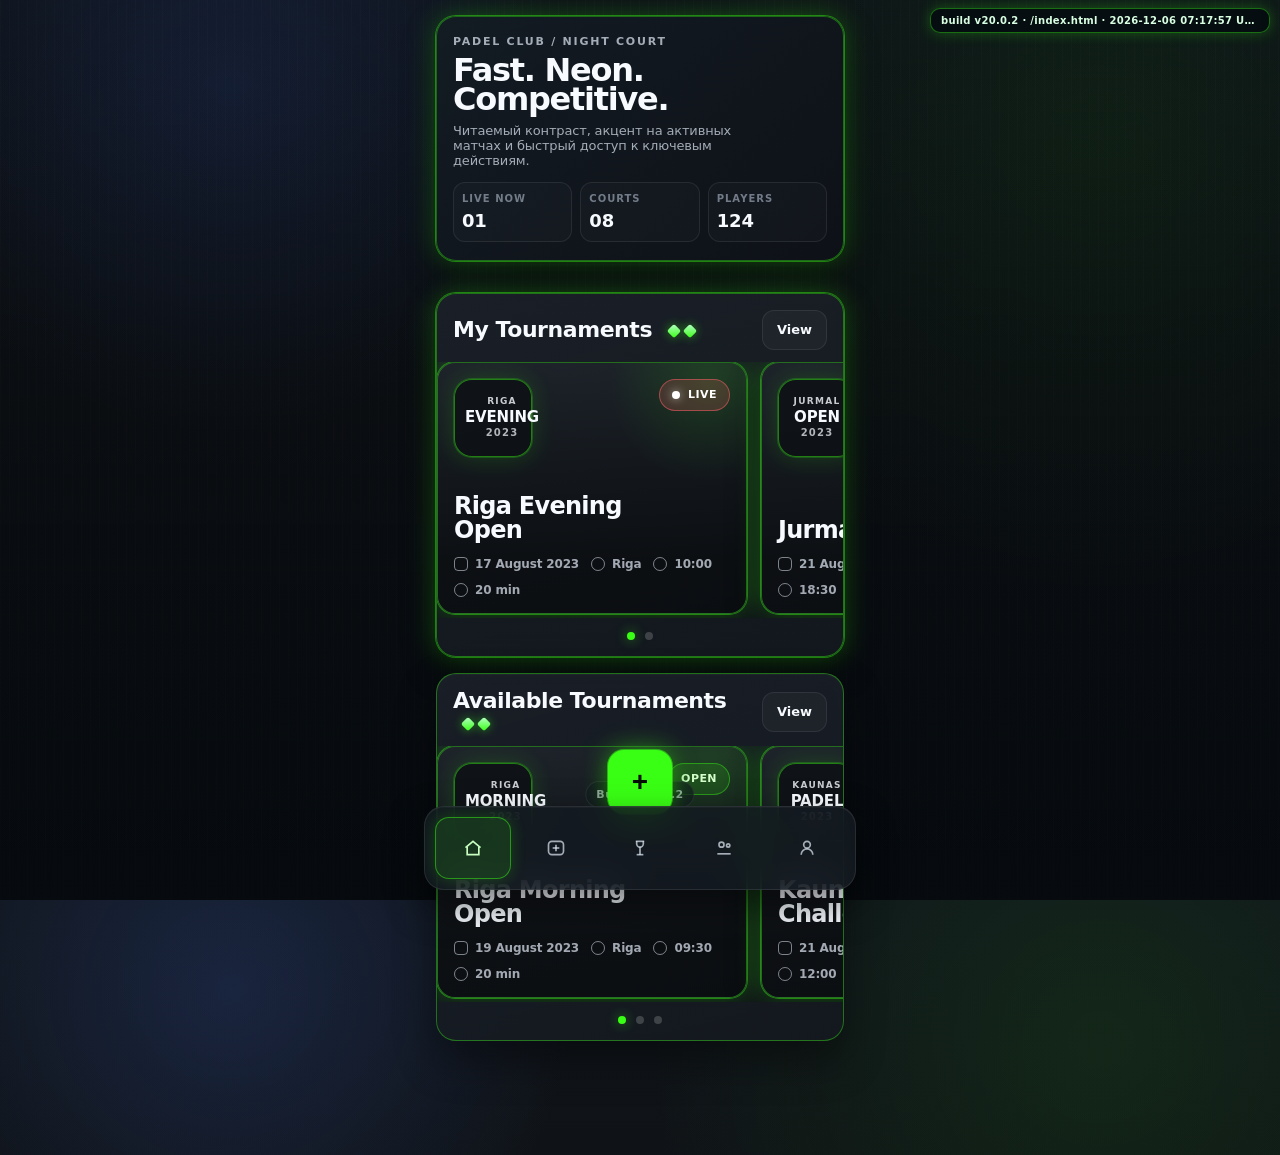
==== commit 8b04eeab: "Release v20.0.2 with updated mobile UX and deployment runbook" ====
--- a/index.html
+++ b/index.html
@@ -7,7 +7,7 @@
   <meta http-equiv="Cache-Control" content="no-cache, no-store, must-revalidate" />
   <meta http-equiv="Pragma" content="no-cache" />
   <meta http-equiv="Expires" content="0" />
-  <title>Padel OS v20.0.1</title>
+  <title>Padel OS v20.0.2</title>
   <style>
     :root{
       --bg:#0F1215;
@@ -212,6 +212,27 @@
     .set-grid{display:grid;gap:12px;margin-top:14px}
     .set-row{display:grid;grid-template-columns:1fr auto 1fr;gap:10px;align-items:center}
     .set-row label{margin-bottom:6px;font-size:11px;letter-spacing:.04em;text-transform:uppercase}
+
+
+    .bottom{grid-template-columns:repeat(5,1fr)}
+    .nav span{display:none}
+    .fab{left:50%;right:auto;transform:translateX(-50%);bottom:calc(86px + env(safe-area-inset-bottom));width:64px;height:64px;border-radius:16px}
+    .pill-live{background:rgba(255,75,75,.24);border-color:rgba(255,75,75,.7)}
+    .live-score{box-shadow:0 0 0 1px rgba(57,255,20,.55),0 0 24px rgba(57,255,20,.38)}
+    .set-row{border-radius:16px}
+    .score-control{display:grid;grid-template-columns:56px 1fr 56px;align-items:center;gap:8px}
+    .score-op{height:56px;border-radius:16px;border:1px solid rgba(57,255,20,.45);background:rgba(57,255,20,.08);color:#d9ffd6;font-size:28px;font-weight:800}
+    .score-box input,.set-row input{font-size:52px;line-height:1;min-height:92px}
+    .players-tabs{display:grid;grid-template-columns:repeat(3,1fr);gap:8px;margin-bottom:12px}
+    .tab-btn{min-height:44px;border-radius:16px;border:1px solid var(--line);background:rgba(255,255,255,.03);color:var(--muted);font-weight:700}
+    .tab-btn.active{background:rgba(57,255,20,.14);color:#d5ffce;border-color:rgba(57,255,20,.45)}
+    .player-card{padding:14px;border-radius:16px;border:1px solid var(--line);background:linear-gradient(165deg, rgba(32,38,46,.88), rgba(23,28,34,.96));margin-bottom:10px;touch-action:pan-y;transition:transform .18s ease, border-color .18s ease}
+    .player-card.swipe-right{transform:translateX(10px);border-color:rgba(57,255,20,.55)}
+    .player-card.swipe-left{transform:translateX(-10px);border-color:rgba(255,75,75,.65)}
+    .mini-hint{font-size:12px;color:var(--muted2);margin-bottom:10px}
+    .profile-graph{margin-top:14px;padding:12px;border-radius:16px;border:1px solid var(--line);background:rgba(255,255,255,.02)}
+    .profile-graph svg{width:100%;height:120px;display:block}
+    .profile-graph polyline{fill:none;stroke:#39FF14;stroke-width:3;filter:drop-shadow(0 0 6px rgba(57,255,20,.55))}
 
     @media (max-width:380px){.card{flex-basis:calc(100% - 52px)}.actions,.modal-actions{grid-template-columns:1fr}}
     @media (prefers-reduced-motion:reduce){*{scroll-behavior:auto!important;transition:none!important;animation:none!important}}
@@ -288,34 +309,34 @@
             <div class="set-row">
               <div>
                 <label>Set 1 · Team 1</label>
-                <input id="set1Team1" type="number" min="0" max="99" value="0">
+                <div class="score-control"><button class="score-op" data-op="minus" data-target="set1Team1">−</button><input id="set1Team1" type="number" min="0" max="99" value="0"><button class="score-op" data-op="plus" data-target="set1Team1">+</button></div>
               </div>
               <div class="vs">:</div>
               <div>
                 <label>Set 1 · Team 2</label>
-                <input id="set1Team2" type="number" min="0" max="99" value="0">
+                <div class="score-control"><button class="score-op" data-op="minus" data-target="set1Team2">−</button><input id="set1Team2" type="number" min="0" max="99" value="0"><button class="score-op" data-op="plus" data-target="set1Team2">+</button></div>
               </div>
             </div>
             <div class="set-row">
               <div>
                 <label>Set 2 · Team 1</label>
-                <input id="set2Team1" type="number" min="0" max="99" value="0">
+                <div class="score-control"><button class="score-op" data-op="minus" data-target="set2Team1">−</button><input id="set2Team1" type="number" min="0" max="99" value="0"><button class="score-op" data-op="plus" data-target="set2Team1">+</button></div>
               </div>
               <div class="vs">:</div>
               <div>
                 <label>Set 2 · Team 2</label>
-                <input id="set2Team2" type="number" min="0" max="99" value="0">
+                <div class="score-control"><button class="score-op" data-op="minus" data-target="set2Team2">−</button><input id="set2Team2" type="number" min="0" max="99" value="0"><button class="score-op" data-op="plus" data-target="set2Team2">+</button></div>
               </div>
             </div>
             <div class="set-row">
               <div>
                 <label>Set 3 · Team 1</label>
-                <input id="set3Team1" type="number" min="0" max="99" value="0">
+                <div class="score-control"><button class="score-op" data-op="minus" data-target="set3Team1">−</button><input id="set3Team1" type="number" min="0" max="99" value="0"><button class="score-op" data-op="plus" data-target="set3Team1">+</button></div>
               </div>
               <div class="vs">:</div>
               <div>
                 <label>Set 3 · Team 2</label>
-                <input id="set3Team2" type="number" min="0" max="99" value="0">
+                <div class="score-control"><button class="score-op" data-op="minus" data-target="set3Team2">−</button><input id="set3Team2" type="number" min="0" max="99" value="0"><button class="score-op" data-op="plus" data-target="set3Team2">+</button></div>
               </div>
             </div>
           </div>
@@ -331,6 +352,20 @@
       <section>
         <div class="base-head"><h1>Tournaments</h1><div class="pill">Join / Withdraw</div></div>
         <div id="tournamentsList"></div>
+      </section>
+    </main>
+
+
+    <main id="players" class="page">
+      <section>
+        <div class="base-head"><h1>Players</h1><div class="pill">Manage</div></div>
+        <div class="players-tabs">
+          <button class="tab-btn active" data-player-tab="all">Все</button>
+          <button class="tab-btn" data-player-tab="pending">Ожидают</button>
+          <button class="tab-btn" data-player-tab="blocked">Заблокированы</button>
+        </div>
+        <div class="mini-hint">Свайп карточки: вправо — одобрить, влево — заблокировать.</div>
+        <div id="playersList"></div>
       </section>
     </main>
 
@@ -344,15 +379,20 @@
           </div>
         </div>
         <div class="kv">
-          <div><small>Joined</small><strong id="pJoined">0</strong></div>
-          <div><small>Matches</small><strong id="pMatches">0</strong></div>
-          <div><small>Live</small><strong id="pLive">0</strong></div>
+          <div><small>Всего игр</small><strong id="pMatches">0</strong></div>
+          <div><small>% побед</small><strong id="pWinRate">0%</strong></div>
+          <div><small>Место в клубе</small><strong id="pRank">#0</strong></div>
+        </div>
+        <div class="profile-graph">
+          <svg viewBox="0 0 300 120" aria-label="Rating trend">
+            <polyline id="ratingLine" points="0,90 60,82 120,70 180,58 240,44 300,38"></polyline>
+          </svg>
         </div>
       </section>
     </main>
   </div>
 
-  <div id="buildVersion" class="build-version">Build v20.0.1</div>
+  <div id="buildVersion" class="build-version">Build v20.0.2</div>
   <div id="diagBadge" class="diag-badge">boot…</div>
 
   <nav class="bottom">
@@ -367,6 +407,9 @@
     <button class="nav" data-page="tournaments" aria-label="Tournaments">
       <svg viewBox="0 0 24 24" fill="none" stroke="currentColor" stroke-width="2"><path d="M7 4h10"/><path d="M8 4v3a4 4 0 0 0 8 0V4"/><path d="M8 20h8"/><path d="M12 11v9"/></svg>
       <span>Tournaments</span>
+    </button>
+    <button class="nav" data-page="players" aria-label="Players">
+      <svg viewBox="0 0 24 24" fill="none" stroke="currentColor" stroke-width="2"><path d="M4 19h16"/><circle cx="9" cy="8" r="3"/><circle cx="17" cy="9" r="2"/></svg>
     </button>
     <button class="nav" data-page="profile" aria-label="Profile">
       <svg viewBox="0 0 24 24" fill="none" stroke="currentColor" stroke-width="2"><circle cx="12" cy="8" r="4"/><path d="M5 20a7 7 0 0 1 14 0"/></svg>
@@ -394,15 +437,15 @@
 
   <script>
     (() => {
-      const KEY = 'padel.v20.1.status-flow';
-      const BUILD_VERSION = 'v20.0.1';
+      const KEY = 'padel.v20.2.status-flow';
+      const BUILD_VERSION = 'v20.0.2';
       const PLAYER_ID = 'p1';
 
       const diagEl = document.getElementById('diagBadge');
       const setDiag = (text) => { if(diagEl) diagEl.textContent = text; };
 
       (async () => {
-        const legacyKeys = Object.keys(localStorage).filter(k => /^padel\.v19\./.test(k) || /^padel\.v20\.status-flow$/.test(k));
+        const legacyKeys = Object.keys(localStorage).filter(k => /^padel\.v19\./.test(k) || /^padel\.v20\.(?:1|2)?\.status-flow$/.test(k));
         legacyKeys.forEach(k => localStorage.removeItem(k));
 
         if ('serviceWorker' in navigator) {
@@ -428,7 +471,7 @@
       })();
 
       const PLAYER_NAME = 'Nikolaj P.';
-      const SAFE_PAGES = new Set(['home','matches','tournaments','profile','match-detail']);
+      const SAFE_PAGES = new Set(['home','matches','tournaments','players','profile','match-detail']);
       const seed = {
         player:{id:'p1', name:'Nikolaj P.'},
         tournaments:[
@@ -437,6 +480,12 @@
           {id:'t3', name:'Riga Morning Open', date:'19 August 2023', city:'Riga', start:'09:30', duration:'20 min', status:'open', myStatus:'open'},
           {id:'t4', name:'Kaunas Padel Challenge', date:'21 August 2023', city:'Kaunas', start:'12:00', duration:'30 min', status:'open', myStatus:'open'},
           {id:'t5', name:'Tartu Summer Cup', date:'26 August 2023', city:'Tartu', start:'10:00', duration:'20 min', status:'open', myStatus:'open'}
+        ],
+        players:[
+          {id:'u1',name:'Armands K.',status:'pending',games:34,winRate:58},
+          {id:'u2',name:'Mikus R.',status:'approved',games:51,winRate:62},
+          {id:'u3',name:'Edgars S.',status:'blocked',games:12,winRate:29},
+          {id:'u4',name:'Laura T.',status:'pending',games:18,winRate:54}
         ],
         matches:[
           {id:'m1', tournamentId:'t1', time:'10:00', court:'Court 1', team1:'Team 1', team2:'Team 2', team1Players:['Nikolaj P.','Armands K.'], team2Players:['Mikus R.','Edgars S.'], score1:1, score2:1, resultAuthor:null, status:'live'},
@@ -471,7 +520,7 @@
         return Math.max(0, Math.min(99, Math.round(num)));
       }
 
-      const pages = ['home','matches','tournaments','profile','match-detail'];
+      const pages = ['home','matches','tournaments','players','profile','match-detail'];
       function go(page){
         const safePage = SAFE_PAGES.has(page) ? page : 'home';
         document.querySelectorAll('.nav').forEach(btn => btn.classList.toggle('active', btn.dataset.page === safePage));
@@ -589,7 +638,7 @@
       function matchMarkup(m){
         const score = m.score1 == null ? '—' : `${m.score1} - ${m.score2}`;
         return `
-          <article class="match-card glass result-card" role="button" tabindex="0" data-id="${m.id}" aria-label="Open match ${m.team1} versus ${m.team2}">
+          <article class="match-card glass result-card ${m.status === 'live' ? 'live-score' : ''}" role="button" tabindex="0" data-id="${m.id}" aria-label="Open match ${m.team1} versus ${m.team2}">
             <div class="row">
               <div>
                 <div class="tournament-kicker">${m.time} · ${m.court}</div>
@@ -683,12 +732,47 @@
         }));
       }
 
+
+      let activePlayerTab = 'all';
+      function playerRow(p){
+        return `<article class="player-card" data-player-id="${p.id}"><div class="row"><div><div class="match-title" style="font-size:18px">${p.name}</div><div class="sub">Матчей: ${p.games} · Win: ${p.winRate}%</div></div><div class="badge ${p.status==='blocked'?'finished':'open'}">${p.status==='pending'?'PENDING':p.status.toUpperCase()}</div></div></article>`;
+      }
+      function bindPlayerCards(){
+        document.querySelectorAll('.player-card').forEach(card => {
+          let startX = 0;
+          card.addEventListener('pointerdown', e => { startX = e.clientX; });
+          card.addEventListener('pointerup', e => {
+            const dx = e.clientX - startX;
+            const player = state.players.find(x => x.id === card.dataset.playerId);
+            if(!player) return;
+            if(dx > 60){ player.status = 'approved'; card.classList.add('swipe-right'); announce(`${player.name} approved`); }
+            if(dx < -60){ player.status = 'blocked'; card.classList.add('swipe-left'); announce(`${player.name} blocked`); }
+            save(); renderPlayers();
+          });
+        });
+      }
+      function renderPlayers(){
+        document.querySelectorAll('[data-player-tab]').forEach(btn => btn.classList.toggle('active', btn.dataset.playerTab === activePlayerTab));
+        const list = activePlayerTab === 'all' ? state.players : state.players.filter(p => p.status === activePlayerTab || (activePlayerTab==='pending' && p.status==='pending'));
+        document.getElementById('playersList').innerHTML = list.map(playerRow).join('') || '<div class="empty">Нет игроков в этом фильтре.</div>';
+        bindPlayerCards();
+      }
+      document.querySelectorAll('[data-player-tab]').forEach(btn => btn.addEventListener('click', () => {activePlayerTab = btn.dataset.playerTab; renderPlayers();}));
+
+      document.querySelectorAll('.score-op').forEach(btn => btn.addEventListener('click', () => {
+        const input = document.getElementById(btn.dataset.target);
+        if(!input) return;
+        const next = clampScore((Number(input.value) || 0) + (btn.dataset.op === 'plus' ? 1 : -1));
+        input.value = next;
+      }));
+
       function renderProfile(){
-        const joined = state.tournaments.filter(t => t.myStatus === 'joined').length;
-        const live = state.tournaments.filter(t => t.status === 'live' && t.myStatus === 'joined').length;
-        document.getElementById('pJoined').textContent = joined;
-        document.getElementById('pMatches').textContent = state.matches.length;
-        document.getElementById('pLive').textContent = live;
+        const total = state.matches.length;
+        const won = Math.max(1, Math.round(total * 0.58));
+        const rate = Math.round((won / Math.max(1,total)) * 100);
+        document.getElementById('pMatches').textContent = total;
+        document.getElementById('pWinRate').textContent = `${rate}%`;
+        document.getElementById('pRank').textContent = '#7';
       }
 
       let activeMatchId = null;
@@ -740,6 +824,7 @@
         renderHome();
         renderMatches();
         renderTournaments();
+        renderPlayers();
         renderProfile();
       }
       renderAll();
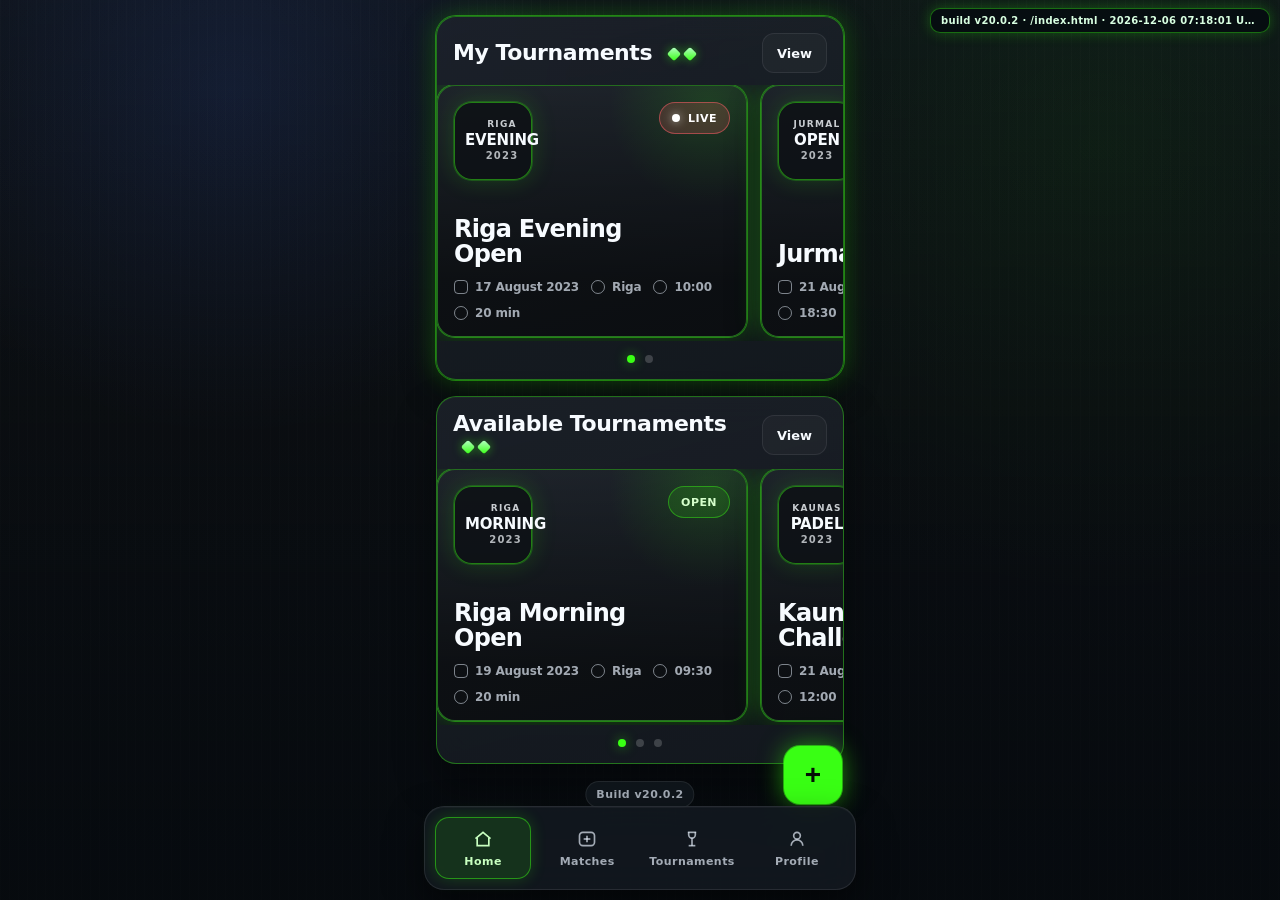
==== commit f88dc39d: "Remove home hero section and restore labeled 4-tab navigation" ====
--- a/index.html
+++ b/index.html
@@ -58,21 +58,6 @@
     .glass{backdrop-filter: blur(14px) saturate(120%);-webkit-backdrop-filter: blur(14px) saturate(120%)}
 
     .section-gap,.list-section{display:flex;flex-direction:column;gap:16px}
-    .hero-panel{
-      margin-bottom:16px;
-      border-radius:20px;
-      border:1px solid rgba(57,255,20,.35);
-      background:linear-gradient(140deg, rgba(20,28,36,.95), rgba(14,18,24,.98));
-      padding:18px 16px;
-      box-shadow:var(--neon-glow);
-    }
-    .hero-kicker{font-size:11px;letter-spacing:.16em;text-transform:uppercase;color:var(--muted);font-weight:700}
-    .hero-title{margin:8px 0 0;font-size:32px;line-height:.92;letter-spacing:-.04em;font-weight:900}
-    .hero-sub{margin:8px 0 0;font-size:13px;color:var(--muted);max-width:34ch}
-    .hero-stats{display:grid;grid-template-columns:repeat(3,1fr);gap:8px;margin-top:14px}
-    .hero-stats div{padding:10px 8px;border-radius:12px;background:rgba(255,255,255,.02);border:1px solid rgba(255,255,255,.08)}
-    .hero-stats small{display:block;font-size:10px;letter-spacing:.1em;color:var(--muted2);text-transform:uppercase;font-weight:700}
-    .hero-stats strong{display:block;margin-top:6px;font-size:18px}
     .fab{
       position:fixed;
       right:max(18px, calc((100vw - var(--page)) / 2 + 18px));
@@ -214,9 +199,9 @@
     .set-row label{margin-bottom:6px;font-size:11px;letter-spacing:.04em;text-transform:uppercase}
 
 
-    .bottom{grid-template-columns:repeat(5,1fr)}
-    .nav span{display:none}
-    .fab{left:50%;right:auto;transform:translateX(-50%);bottom:calc(86px + env(safe-area-inset-bottom));width:64px;height:64px;border-radius:16px}
+    .bottom{grid-template-columns:repeat(4,1fr)}
+    .nav span{display:block}
+    .fab{right:max(18px, calc((100vw - var(--page)) / 2 + 18px));left:auto;transform:none;bottom:calc(96px + env(safe-area-inset-bottom));width:58px;height:58px;border-radius:16px}
     .pill-live{background:rgba(255,75,75,.24);border-color:rgba(255,75,75,.7)}
     .live-score{box-shadow:0 0 0 1px rgba(57,255,20,.55),0 0 24px rgba(57,255,20,.38)}
     .set-row{border-radius:16px}
@@ -243,16 +228,7 @@
   <div class="app">
     <main id="home" class="page active">
       <div class="section-gap">
-      <section class="hero-panel glass">
-        <div class="hero-kicker">Padel Club / Night court</div>
-        <h1 class="hero-title">Fast. Neon. Competitive.</h1>
-        <p class="hero-sub">Читаемый контраст, акцент на активных матчах и быстрый доступ к ключевым действиям.</p>
-        <div class="hero-stats">
-          <div><small>Live now</small><strong>01</strong></div>
-          <div><small>Courts</small><strong>08</strong></div>
-          <div><small>Players</small><strong>124</strong></div>
-        </div>
-      </section>
+
         <section class="section-shell shell-blue glass">
           <div class="head">
             <h2>My Tournaments <span class="diamonds"><span></span><span></span></span></h2>
@@ -407,9 +383,6 @@
     <button class="nav" data-page="tournaments" aria-label="Tournaments">
       <svg viewBox="0 0 24 24" fill="none" stroke="currentColor" stroke-width="2"><path d="M7 4h10"/><path d="M8 4v3a4 4 0 0 0 8 0V4"/><path d="M8 20h8"/><path d="M12 11v9"/></svg>
       <span>Tournaments</span>
-    </button>
-    <button class="nav" data-page="players" aria-label="Players">
-      <svg viewBox="0 0 24 24" fill="none" stroke="currentColor" stroke-width="2"><path d="M4 19h16"/><circle cx="9" cy="8" r="3"/><circle cx="17" cy="9" r="2"/></svg>
     </button>
     <button class="nav" data-page="profile" aria-label="Profile">
       <svg viewBox="0 0 24 24" fill="none" stroke="currentColor" stroke-width="2"><circle cx="12" cy="8" r="4"/><path d="M5 20a7 7 0 0 1 14 0"/></svg>
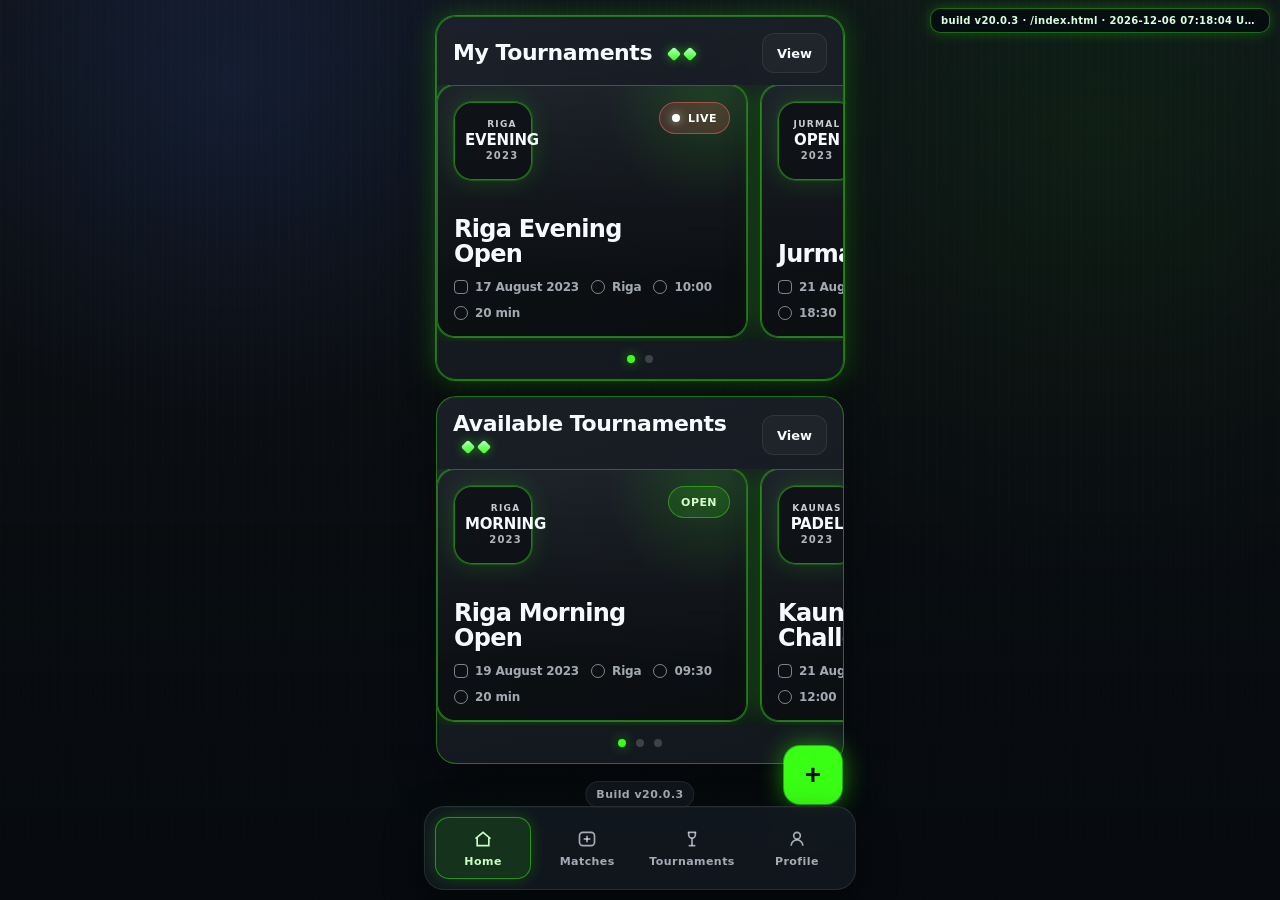
==== commit f4ad4ece: "Bump build to v20.0.3 to force fresh public cache" ====
--- a/index.html
+++ b/index.html
@@ -7,7 +7,7 @@
   <meta http-equiv="Cache-Control" content="no-cache, no-store, must-revalidate" />
   <meta http-equiv="Pragma" content="no-cache" />
   <meta http-equiv="Expires" content="0" />
-  <title>Padel OS v20.0.2</title>
+  <title>Padel OS v20.0.3</title>
   <style>
     :root{
       --bg:#0F1215;
@@ -368,7 +368,7 @@
     </main>
   </div>
 
-  <div id="buildVersion" class="build-version">Build v20.0.2</div>
+  <div id="buildVersion" class="build-version">Build v20.0.3</div>
   <div id="diagBadge" class="diag-badge">boot…</div>
 
   <nav class="bottom">
@@ -410,15 +410,15 @@
 
   <script>
     (() => {
-      const KEY = 'padel.v20.2.status-flow';
-      const BUILD_VERSION = 'v20.0.2';
+      const KEY = 'padel.v20.3.status-flow';
+      const BUILD_VERSION = 'v20.0.3';
       const PLAYER_ID = 'p1';
 
       const diagEl = document.getElementById('diagBadge');
       const setDiag = (text) => { if(diagEl) diagEl.textContent = text; };
 
       (async () => {
-        const legacyKeys = Object.keys(localStorage).filter(k => /^padel\.v19\./.test(k) || /^padel\.v20\.(?:1|2)?\.status-flow$/.test(k));
+        const legacyKeys = Object.keys(localStorage).filter(k => /^padel\.v19\./.test(k) || /^padel\.v20\.(?:1|2|3)?\.status-flow$/.test(k));
         legacyKeys.forEach(k => localStorage.removeItem(k));
 
         if ('serviceWorker' in navigator) {
